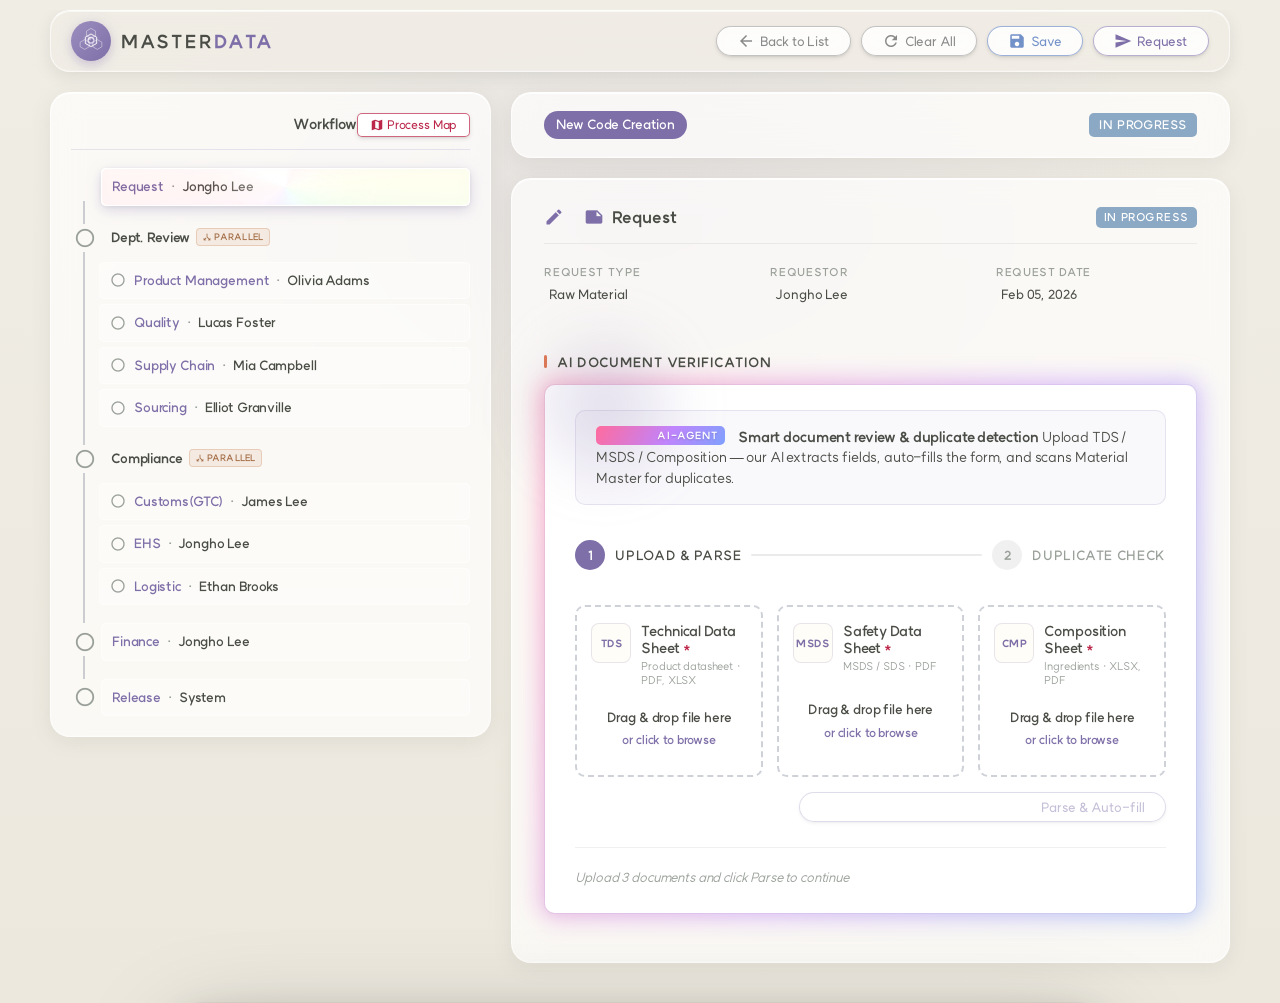
==== detail.html @ 0fa3efc6 "Initial commit: Master Data Design System UI" ====
<!DOCTYPE html>
<html lang="ko">
<head>
<meta charset="UTF-8">
<meta name="viewport" content="width=device-width, initial-scale=1.0">
<title>Master Data — Request Detail</title>

<link rel="stylesheet" href="https://cdnjs.cloudflare.com/ajax/libs/materialize/1.0.0/css/materialize.min.css">
<link rel="stylesheet" href="https://fonts.googleapis.com/icon?family=Material+Icons">
<link rel="stylesheet" href="https://cdnjs.cloudflare.com/ajax/libs/animate.css/4.1.1/animate.min.css">
<link rel="icon" type="image/svg+xml" href="favicon.svg">
<link rel="stylesheet" href="css/common.css">
</head>
<body>

<div class="splash" id="splash">
  <div class="splash-logo">
    <svg viewBox="0 0 40 40" fill="none">
      <defs><linearGradient id="splGrad" x1="0%" y1="0%" x2="100%" y2="100%"><stop offset="0%" stop-color="#fff" stop-opacity="1"/><stop offset="100%" stop-color="#d8d0e8" stop-opacity="0.9"/></linearGradient></defs>
      <polygon class="hex" points="20,10 28,14.5 28,23.5 20,28 12,23.5 12,14.5"/>
      <polygon class="hex-fill hex-a" points="20,10 28,14.5 28,23.5 20,28 12,23.5 12,14.5" fill="#fff"/>
      <polygon class="hex" points="20,2 26.5,5.8 26.5,12.2 20,16 13.5,12.2 13.5,5.8"/>
      <polygon class="hex-fill hex-b" points="20,2 26.5,5.8 26.5,12.2 20,16 13.5,12.2 13.5,5.8" fill="#D4CC82"/>
      <polygon class="hex" points="29,18 35.5,21.8 35.5,28.2 29,32 22.5,28.2 22.5,21.8"/>
      <polygon class="hex-fill hex-c" points="29,18 35.5,21.8 35.5,28.2 29,32 22.5,28.2 22.5,21.8" fill="#8BA8C4"/>
      <polygon class="hex" points="11,18 17.5,21.8 17.5,28.2 11,32 4.5,28.2 4.5,21.8"/>
      <polygon class="hex-fill hex-b" points="11,18 17.5,21.8 17.5,28.2 11,32 4.5,28.2 4.5,21.8" fill="#A8C8B4"/>
      <polygon class="hex-core-ring" points="20,10 28,14.5 28,23.5 20,28 12,23.5 12,14.5"/>
      <circle cx="20" cy="19" r="5" fill="url(#splGrad)" opacity="0.95"/>
      <circle cx="20" cy="19" r="3" fill="#7E6FA8" opacity="0.9"/>
      <circle cx="18.5" cy="17.5" r="1.3" fill="#fff" opacity="0.45"/>
      <circle class="hex-dot hex-dot-1" cx="20" cy="10" r="1.2"/>
      <circle class="hex-dot hex-dot-2" cx="28" cy="14.5" r="1.2"/>
      <circle class="hex-dot hex-dot-3" cx="28" cy="23.5" r="1.2"/>
      <circle class="hex-dot hex-dot-4" cx="12" cy="14.5" r="1.2"/>
      <circle class="hex-dot hex-dot-5" cx="12" cy="23.5" r="1.2"/>
    </svg>
  </div>
  <div class="splash-text">
    <div class="splash-title">MASTER<span>DATA</span></div>
    <div class="splash-status">Loading data…</div>
  </div>
  <div class="splash-bar"><div class="splash-bar-fill"></div></div>
</div>

<div class="header-blur-curtain"></div>
<header class="app-header">
  <div class="app-header-inner">
    <div class="app-title">
      <div class="app-logo">
        <svg viewBox="0 0 40 40" fill="none" xmlns="http://www.w3.org/2000/svg">
          <defs><linearGradient id="coreGrad" x1="0%" y1="0%" x2="100%" y2="100%"><stop offset="0%" stop-color="#fff" stop-opacity="1"/><stop offset="100%" stop-color="#d8d0e8" stop-opacity="0.9"/></linearGradient></defs>
          <polygon class="hex" points="20,10 28,14.5 28,23.5 20,28 12,23.5 12,14.5"/>
          <polygon class="hex-fill hex-a" points="20,10 28,14.5 28,23.5 20,28 12,23.5 12,14.5" fill="#fff"/>
          <polygon class="hex" points="20,2 26.5,5.8 26.5,12.2 20,16 13.5,12.2 13.5,5.8"/>
          <polygon class="hex-fill hex-b" points="20,2 26.5,5.8 26.5,12.2 20,16 13.5,12.2 13.5,5.8" fill="#D4CC82"/>
          <polygon class="hex" points="29,18 35.5,21.8 35.5,28.2 29,32 22.5,28.2 22.5,21.8"/>
          <polygon class="hex-fill hex-c" points="29,18 35.5,21.8 35.5,28.2 29,32 22.5,28.2 22.5,21.8" fill="#8BA8C4"/>
          <polygon class="hex" points="11,18 17.5,21.8 17.5,28.2 11,32 4.5,28.2 4.5,21.8"/>
          <polygon class="hex-fill hex-b" points="11,18 17.5,21.8 17.5,28.2 11,32 4.5,28.2 4.5,21.8" fill="#A8C8B4"/>
          <polygon class="hex-core-ring" points="20,10 28,14.5 28,23.5 20,28 12,23.5 12,14.5"/>
          <circle cx="20" cy="19" r="5" fill="url(#coreGrad)" opacity="0.95"/>
          <circle cx="20" cy="19" r="3" fill="#7E6FA8" opacity="0.9"/>
          <circle cx="18.5" cy="17.5" r="1.3" fill="#fff" opacity="0.45"/>
          <circle class="hex-dot hex-dot-1" cx="20" cy="10" r="1.2"/>
          <circle class="hex-dot hex-dot-2" cx="28" cy="14.5" r="1.2"/>
          <circle class="hex-dot hex-dot-3" cx="28" cy="23.5" r="1.2"/>
          <circle class="hex-dot hex-dot-4" cx="12" cy="14.5" r="1.2"/>
          <circle class="hex-dot hex-dot-5" cx="12" cy="23.5" r="1.2"/>
        </svg>
      </div>
      <span class="app-name">MASTER<span class="app-name-accent">DATA</span></span>
    </div>
    <div class="app-actions">
      <a href="index.html" class="hBtn hGrey waves-effect"><i class="material-icons">arrow_back</i><span class="label">Back to List</span></a>
      <a href="javascript:;" class="hBtn hGrey waves-effect" id="btnClearAll"><i class="material-icons">refresh</i><span class="label">Clear All</span></a>
      <a href="javascript:;" class="hBtn hBlue waves-effect" id="btnSave"><i class="material-icons">save</i><span class="label">Save</span></a>
      <a href="javascript:;" class="hBtn hViolet waves-effect" id="btnRequest"><i class="material-icons">send</i><span class="label">Request</span></a>
    </div>
  </div>
</header>

<main class="app-main">
  <article class="detail-layout">

    <!-- Left: Routing Information -->
    <aside class="detail-left">
      <div class="routing-panel glass-panel">
        <div class="routing-header">
          <h3><i class="material-icons">account_tree</i>Workflow</h3>
          <a href="javascript:;" class="hBtn hBtn-sm hViva hBtn-pulse waves-effect" id="btnProcessMap"><i class="material-icons">map</i><span class="label">Process Map</span></a>
        </div>

        <div class="routing-timeline" id="routingTimeline"></div>
      </div>
    </aside>

    <!-- Right: Request Form -->
    <section class="detail-right" id="detailRight">

      <!-- Title bar -->
      <div class="detail-title-bar glass-panel">
        <div class="detail-title-left">
          <span class="detail-type-badge" id="titleBadge">Finished Goods</span>
          <h2><span class="detail-mr-id" id="dHeadId">[MR-1022501]</span><span class="detail-mr-desc" id="dHeadDesc">DESC-L-054/DRUM/254KG</span></h2>
        </div>
        <div class="detail-title-right">
          <span class="detail-last-mod" id="titleLastMod">Last Mod. Feb 05, 2026 02:35 PM</span>
        </div>
      </div>

      <!-- Material: stage sections / Customer: content body -->
      <div id="stageSections"></div>
      <div id="contentBody"></div>

    </section>
  </article>
</main>

<!-- Process Map Modal -->
<div id="pmModal" class="modal search-modal pm-modal">
  <div class="modal-header">
    <h5><i class="material-icons">account_tree</i><span id="pmTitle">Process Map</span></h5>
    <a href="javascript:;" class="modal-close"><i class="material-icons">close</i></a>
  </div>
  <div class="modal-content pm-body" id="pmBody"></div>
</div>

<!-- Compare (Duplicate) Modal -->
<div id="cmpModal" class="modal search-modal cmp-modal">
  <div class="modal-header">
    <h5><i class="material-icons">compare_arrows</i><span>Material Comparison</span></h5>
    <a href="javascript:;" class="modal-close"><i class="material-icons">close</i></a>
  </div>
  <div class="modal-content cmp-body" id="cmpBody"></div>
</div>

<script src="https://cdnjs.cloudflare.com/ajax/libs/jquery/3.3.1/jquery.min.js"></script>
<script src="https://cdnjs.cloudflare.com/ajax/libs/materialize/1.0.0/js/materialize.min.js"></script>
<script src="js/data.js"></script>
<script src="js/customer-data.js"></script>
<script src="js/common.js"></script>
<script src="js/detail.js"></script>
</body>
</html>
---- css/common.css ----
/* ===== SUIT 로컬 폰트 ===== */
@font-face{ font-family:'SUIT'; src:url('../fonts/SUIT-Regular.otf') format('opentype'); font-weight:400; font-style:normal; font-display:swap; }
@font-face{ font-family:'SUIT'; src:url('../fonts/SUIT-Medium.otf') format('opentype'); font-weight:500; font-style:normal; font-display:swap; }
@font-face{ font-family:'SUIT'; src:url('../fonts/SUIT-SemiBold.otf') format('opentype'); font-weight:600; font-style:normal; font-display:swap; }
@font-face{ font-family:'SUIT'; src:url('../fonts/SUIT-Bold.otf') format('opentype'); font-weight:700; font-style:normal; font-display:swap; }
@font-face{ font-family:'SUIT'; src:url('../fonts/SUIT-ExtraBold.otf') format('opentype'); font-weight:800; font-style:normal; font-display:swap; }

/* ===== PANTONE 팔레트 (siliconeFormula 톤) ===== */
:root{
  /* Base */
  --pt-cloud-dancer: #F0EDE5;
  --pt-veiled-vista: #A8C8B4;
  --pt-baltic-sea:   #8BA8C4;
  --pt-golden-mist:  #D4CC82;
  --pt-quiet-violet: #9B8EBE;
  --pt-cloud-cover:  #B0A096;
  --pt-hematite:     #6B6E65;
  --pt-blue-fusion:  #667082;

  /* Semantic */
  --c-bg:        var(--pt-cloud-dancer);
  --c-bg-soft:   #F5F3EC;
  --c-surface:   rgba(255, 253, 247, 0.75);
  --c-surface-strong: rgba(255, 253, 247, 0.92);
  --c-border:    rgba(155, 142, 190, 0.22);
  --c-border-strong: rgba(102, 112, 130, 0.32);

  --c-primary:   var(--pt-quiet-violet);
  --c-primary-d: #7E6FA8;
  --c-accent:    var(--pt-baltic-sea);
  --c-success:   var(--pt-veiled-vista);
  --c-warn:      var(--pt-golden-mist);
  --c-danger:    #bb2649;

  --c-text:      #4A4D46;
  --c-text-soft: var(--pt-hematite);
  --c-text-mute: #9AA09A;

  --c-shadow:    0 5px 20px rgba(102, 112, 130, 0.10);
  --c-shadow-lg: 0 15px 40px rgba(102, 112, 130, 0.16);

  --glass-blur: 15px;
  --radius-lg:  20px;
  --radius-md:  10px;
  --radius-sm:  5px;

  --gx: 50%;
  --gy: 20%;
}

/* ===== Base ===== */
*{ box-sizing: border-box; }
html{ min-height: 100%; }
html, body{
  margin: 0; padding: 0 25px;
  font-family: 'SUIT','Noto Sans KR',-apple-system,BlinkMacSystemFont,'Segoe UI',Roboto,sans-serif;
  font-size: 14px;
  color: var(--c-text);
  background:
    radial-gradient(900px 500px at var(--gx) var(--gy), rgba(155,142,190,0.12), transparent 60%),
    linear-gradient(180deg, var(--c-bg) 0%, #ECE8DE 100%);
  letter-spacing: -0.01em;
}
a{ color: inherit; text-decoration: none; }
button{ font-family: inherit; }

/* ===== Header 상단 커버 ===== */
.header-blur-curtain{
  position: fixed;
  top: 0; left: 0; right: 0;
  height: 10px;
  background: var(--pt-cloud-dancer);
  z-index: 51;
  pointer-events: none;
}

/* ===== Header ===== */
.app-header{
  position: sticky; top: 10px; z-index: 50;
  margin: 10px 0 15px;
  padding: 10px 20px;
  background: rgba(240, 237, 229, 0.85);
  backdrop-filter: blur(20px) saturate(1.4);
  -webkit-backdrop-filter: blur(20px) saturate(1.4);
  border-radius: var(--radius-lg);
  border: 1px solid rgba(255, 255, 255, 0.6);
  border-top: 1px solid rgba(255, 255, 255, 0.9);
  box-shadow:
    0 5px 15px rgba(107, 110, 101, 0.14),
    inset 0 1px 0 rgba(255,255,255,0.6),
    inset 0 -1px 0 rgba(255,255,255,0.15);
  transition: box-shadow .3s ease;
  overflow: hidden;
}
.app-header.scrolled{
  box-shadow:
    0 8px 25px rgba(107, 110, 101, 0.25),
    0 2px 6px rgba(0, 0, 0, 0.08),
    inset 0 1px 0 rgba(255,255,255,0.6),
    inset 0 -1px 0 rgba(255,255,255,0.15);
}
.app-header::after{
  content: '';
  position: absolute;
  inset: 0;
  border-radius: inherit;
  background:
    radial-gradient(
      ellipse 300px 200px at var(--gx, 50%) var(--gy, 50%),
      rgba(255,255,255,0.3) 0%,
      rgba(255,255,255,0.06) 40%,
      transparent 70%
    ),
    conic-gradient(
      from var(--g-angle, 0deg) at var(--gx, 50%) var(--gy, 50%),
      rgba(255,0,0,0) 0%,
      rgba(255,0,0,0.03) 8%,
      rgba(255,165,0,0.03) 16%,
      rgba(255,255,0,0.03) 24%,
      rgba(0,255,0,0.03) 33%,
      rgba(0,200,255,0.03) 42%,
      rgba(0,100,255,0.03) 50%,
      rgba(130,0,255,0.03) 58%,
      rgba(255,0,200,0.03) 66%,
      rgba(255,0,0,0.03) 75%,
      rgba(255,0,0,0) 83%,
      transparent 100%
    );
  opacity: 0;
  transition: opacity 0.3s ease;
  pointer-events: none;
}
.app-header:hover::after{
  opacity: 1;
}
.app-header-inner{
  display: flex; align-items: center; gap: 60px;
}

/* Materialize가 <nav> 태그에 강제로 씌우는 기본 스타일 무력화 */

.app-header nav i,
.app-header nav [class^="mdi-"],
.app-header nav [class*="mdi-"],
.app-header nav i.material-icons{
  height: auto;
  line-height: 1;
  font-size: 18px;
}
.app-title{
  display: flex; align-items: center; gap: 0;
}
.app-logo{
  width: 40px; height: 40px;
  border-radius: 50%;
  background: linear-gradient(135deg, var(--c-primary), var(--c-primary-d));
  display: flex; align-items: center; justify-content: center;
  box-shadow:
    0 5px 10px rgba(155,142,190,0.30),
    0 0 15px rgba(155,142,190,0.20);
  flex-shrink: 0;
  position: relative;
}
.app-logo svg{ width: 28px; height: 28px; }

/* 허니콤 로고 */
.hex{ fill: none; stroke: rgba(255,255,255,0.55); stroke-width: 1.1; stroke-linejoin: round; }
.hex-fill{ opacity: 0; }
.hex-a{ animation: hexPulse 2.8s ease-in-out infinite; }
.hex-b{ animation: hexPulse 2.8s ease-in-out 0.9s infinite; }
.hex-c{ animation: hexPulse 2.8s ease-in-out 1.8s infinite; }
@keyframes hexPulse{
  0%, 100%{ opacity: 0.35; }
  50%{ opacity: 0.85; }
}
.hex-core-ring{
  fill: none; stroke: rgba(255,255,255,0.85); stroke-width: 1.1; stroke-linejoin: round;
  animation: hexCorePulse 2.2s ease-in-out infinite;
  transform-origin: 20px 19px;
  filter: drop-shadow(0 0 2px rgba(255,255,255,0.5));
}
@keyframes hexCorePulse{
  0%, 100%{ opacity: 0.6; transform: scale(1); }
  50%{ opacity: 1; transform: scale(1.08); }
}
.hex-dot{
  fill: #fff; opacity: 0;
  filter: drop-shadow(0 0 3px rgba(255,255,255,0.9));
  animation: hexDotPop 3s ease-in-out infinite;
}
.hex-dot-1{ animation-delay: 0s; }
.hex-dot-2{ animation-delay: 0.6s; }
.hex-dot-3{ animation-delay: 1.2s; }
.hex-dot-4{ animation-delay: 1.8s; }
.hex-dot-5{ animation-delay: 2.4s; }
@keyframes hexDotPop{
  0%, 100%{ opacity: 0; r: 0.8; }
  20%, 45%{ opacity: 1; r: 1.8; }
  65%{ opacity: 0; r: 0.8; }
}

.app-name{
  font-weight: 700; font-size: 18px;
  color: var(--c-text);
  letter-spacing: 0.15em;
  margin-left: 10px;
}
.app-name-accent{
  color: var(--c-primary-d);
  font-weight: 800;
}


.app-actions{ display: flex; gap: 10px; margin-left: auto; }

/* ===== Buttons ===== */


/* ===== Main ===== */
.app-main{
  padding: 0;
}

/* ===== 페이지 타이틀 ===== */


/* ===== 대시보드 ===== */


/* ===== 대시보드 2단 ===== */


/* ===== hBtn ===== */
.hBtn{
  position: relative;
  background-color: rgba(255,255,255,0.85);
  height: 30px;
  line-height: 26px;
  display: inline-flex;
  align-items: center;
  border-radius: 50px;
  padding: 0 20px;
  font-size: 13px;
  font-weight: 500;
  cursor: pointer;
  overflow: hidden;
  transition: color .3s ease, box-shadow .3s ease;
  box-shadow:
    inset 0 1px 0 rgba(255,255,255,0.7),
    0 2px 4px rgba(0,0,0,0.1),
    0 1px 2px rgba(0,0,0,0.06);
  backdrop-filter: blur(6px);
  -webkit-backdrop-filter: blur(6px);
}
.hBtn::before{
  content: '';
  position: absolute;
  top: 0; left: 0;
  width: 0; height: 100%;
  transition: width .5s ease;
  z-index: 0;
}
.hBtn:hover::before{ width: 100%; }
.hBtn:hover{
  box-shadow:
    0 4px 5px rgba(0,0,0,0.14),
    0 1px 10px rgba(0,0,0,0.12),
    inset 0 1px 0 rgba(255,255,255,0.3),
    0 0 12px rgba(0,0,0,0.1);
}
.hBtn i{
  margin-right: 5px;
  position: relative;
  z-index: 3;
  font-size: 18px;
}
.hBtn .label{
  position: relative;
  z-index: 3;
  white-space: nowrap;
}
.hBtn.hViolet{
  color: var(--c-primary-d);
  border: 1px solid rgba(155,142,190,0.7);
}
.hBtn.hViolet::before{
  background-color: rgba(155,142,190,0.07);
}
.hBtn.hOrange{
  color: #D2966E;
  border: 1px solid rgba(210,150,110,0.7);
}
.hBtn.hOrange::before{
  background-color: rgba(210,150,110,0.07);
}
.hBtn.hBlue{
  color: #7391c9;
  border: 1px solid rgba(115,145,201,0.7);
}
.hBtn.hBlue::before{
  background-color: rgba(115,145,201,0.07);
}
.hBtn.hGrey{
  color: #8a8a8a;
  border: 1px solid rgba(138,138,138,0.5);
}
.hBtn.hGrey::before{
  background-color: rgba(138,138,138,0.07);
}
.hBtn.hViva{
  color: #bb2649;
  border: 1px solid rgba(187,38,73,0.7);
}
.hBtn.hViva::before{
  background-color: rgba(187,38,73,0.07);
}
.hBtn.hBtn-sm{
  height: 24px;
  line-height: 22px;
  padding: 0 12px;
  font-size: 12px;
  border-radius: var(--radius-sm);
}
.hBtn.hBtn-sm i{
  font-size: 14px;
  margin-right: 3px;
}
.hBtn.hBtn-pulse{
  animation: hBtnPulse 2s ease-in-out infinite;
}
@keyframes hBtnPulse{
  0%{ box-shadow: 0 2px 4px rgba(0,0,0,0.1), 0 0 0 0 rgba(187,38,73,0.35); }
  50%{ box-shadow: 0 2px 4px rgba(0,0,0,0.1), 0 0 0 8px rgba(187,38,73,0); }
  100%{ box-shadow: 0 2px 4px rgba(0,0,0,0.1), 0 0 0 0 rgba(187,38,73,0); }
}
.hBtn::after{
  content: '';
  position: absolute;
  inset: 0;
  border-radius: 50px;
  background:
    conic-gradient(
      from var(--g-angle, 0deg) at var(--btn-gx, 50%) var(--btn-gy, 50%),
      rgba(255,0,0,0) 0%,
      rgba(255,0,0,0.03) 8%,
      rgba(255,165,0,0.03) 16%,
      rgba(255,255,0,0.06) 24%,
      rgba(0,255,0,0.06) 33%,
      rgba(0,200,255,0.06) 42%,
      rgba(0,100,255,0.06) 50%,
      rgba(130,0,255,0.06) 58%,
      rgba(255,0,200,0.03) 66%,
      rgba(255,0,0,0.03) 75%,
      rgba(255,0,0,0) 83%,
      transparent 100%
    );
  opacity: 0;
  transition: opacity .2s ease;
  pointer-events: none;
  z-index: 1;
}
.hBtn:hover::after{ opacity: 1; }

/* ===== 검색 모달 (floatWin 스타일) ===== */
.search-modal{
  max-width: 480px;
  max-height: 90vh !important;
  border-radius: var(--radius-lg) !important;
  background: rgba(210, 150, 110, 0.18) !important;
  backdrop-filter: blur(48px) saturate(2.0);
  -webkit-backdrop-filter: blur(48px) saturate(2.0);
  border: 1px solid rgba(255,255,255,0.45);
  border-top: 1.5px solid rgba(255,255,255,0.7);
  box-shadow:
    0 32px 100px rgba(0,0,0,0.25),
    0 12px 40px rgba(80,60,40,0.15),
    0 0 0 1px rgba(0,0,0,0.04),
    inset 0 1px 0 rgba(255,255,255,0.6),
    inset 0 -1px 0 rgba(255,255,255,0.1) !important;
  overflow: hidden;
}
.search-modal::before{
  content: '';
  position: absolute;
  inset: 0;
  border-radius: inherit;
  background:
    radial-gradient(
      ellipse 350px 200px at var(--modal-gx, 50%) var(--modal-gy, 50%),
      rgba(255,255,255,0.30) 0%,
      rgba(255,255,255,0.05) 40%,
      transparent 70%
    ),
    conic-gradient(
      from var(--g-angle, 0deg) at var(--modal-gx, 50%) var(--modal-gy, 50%),
      rgba(255,0,0,0) 0%,
      rgba(255,0,0,0.015) 8%,
      rgba(255,165,0,0.015) 16%,
      rgba(255,255,0,0.03) 24%,
      rgba(0,255,0,0.03) 33%,
      rgba(0,200,255,0.03) 42%,
      rgba(0,100,255,0.03) 50%,
      rgba(130,0,255,0.03) 58%,
      rgba(255,0,200,0.015) 66%,
      rgba(255,0,0,0.015) 75%,
      rgba(255,0,0,0) 83%,
      transparent 100%
    );
  pointer-events: none;
  z-index: 0;
}
.search-modal::after{
  content: '';
  position: absolute;
  inset: 0;
  border-radius: inherit;
  background: url("data:image/svg+xml,%3Csvg viewBox='0 0 512 512' xmlns='http://www.w3.org/2000/svg'%3E%3Cfilter id='n'%3E%3CfeTurbulence type='fractalNoise' baseFrequency='3.5' numOctaves='3' stitchTiles='stitch'/%3E%3C/filter%3E%3Crect width='100%25' height='100%25' filter='url(%23n)' opacity='0.12'/%3E%3C/svg%3E");
  mask: radial-gradient(ellipse at 50% 50%, transparent 60%, black 100%);
  -webkit-mask: radial-gradient(ellipse at 50% 50%, transparent 60%, black 100%);
  pointer-events: none;
  z-index: 0;
}
.search-modal .modal-header,
.search-modal .modal-content,
.search-modal .modal-footer{
  position: relative;
  z-index: 1;
}

.content-blur{
  filter: blur(2px);
  transition: filter .3s ease;
}

/* Materialize modal-overlay 옅게 (디자인 톤 유지) */
.modal-overlay{
  background: rgba(0, 0, 0, 0.25) !important;
}

/* CONTAINER & NET CONTENT — BULK 선택 시 Net/UOM 셀 비활성 */
.hoo-table td.cnt-cell-hidden > *{ visibility: hidden; }

/* 모달 헤더 */
.search-modal .modal-header{
  display: flex;
  align-items: center;
  justify-content: space-between;
  padding: 10px 12px 10px 20px;
  background: rgba(210, 150, 110, 0.15);
  border-bottom: 1px solid rgba(210, 150, 110, 0.20);
}
.search-modal .modal-header h5{
  margin: 0;
  font-size: 14px;
  font-weight: 700;
  color: #000;
  display: flex;
  align-items: center;
  gap: 8px;
}
.search-modal .modal-header .modal-close{
  width: 28px; height: 28px;
  border-radius: 50%;
  display: flex; align-items: center; justify-content: center;
  color: var(--c-text-soft);
  cursor: pointer;
  transition: all .15s ease;
}
.search-modal .modal-header .modal-close:hover{
  background: rgba(210, 150, 110, 0.18);
  color: var(--c-text);
}

/* 모달 콘텐츠 — 이너 글래스 패널 */
.search-modal .modal-content{
  background: rgba(255, 255, 255, 0.3);
  margin: 20px !important;
  padding: 20px !important;
  border-radius: var(--radius-md);
  border: 1px solid rgba(255, 255, 255, 0.5);
  display: flex;
  flex-direction: column;
  gap: 15px;
}
.search-field{
  display: flex;
  flex-direction: column;
  gap: 5px;
}
.search-field label{
  font-size: 13px;
  font-weight: 600;
  color: var(--c-text-soft);
}

/* aniInput */
.aniInput{
  width: 100%;
  position: relative;
}
.aniInput .browser-default{
  border: none;
  border-bottom: 1px solid var(--c-border-strong);
  outline: none;
  width: 100%;
  padding: 8px 5px;
  font-size: 13px;
  font-family: inherit;
  color: var(--c-text);
  background: rgba(210, 150, 110, 0.05);
  border-top-left-radius: var(--radius-sm);
  border-top-right-radius: var(--radius-sm);
  line-height: 22px;
}
.aniInput .focus-border{
  position: absolute;
  bottom: 0;
  left: 50%;
  width: 0;
  height: 2px;
  background: linear-gradient(90deg, #D2966E, #c0845c);
  transition: .4s ease;
}
.aniInput .browser-default::placeholder{
  color: rgba(102, 112, 130, 0.55);
  font-weight: 400;
}
.aniInput :focus ~ .focus-border{
  width: 100%;
  left: 0;
}

/* Materialize select 오버라이드 */
.search-field .select-wrapper input.select-dropdown{
  border-bottom: 1px solid var(--c-border-strong);
  font-size: 13px;
  font-family: inherit;
  color: var(--c-text);
  padding: 8px 5px;
  height: auto;
  line-height: 22px;
  background: rgba(210, 150, 110, 0.05);
  border-top-left-radius: var(--radius-sm);
  border-top-right-radius: var(--radius-sm);
}
.search-field .select-wrapper input.select-dropdown:focus{
  border-bottom-color: #D2966E;
}
.search-field .select-wrapper .caret{
  fill: var(--c-primary-d);
}


/* 모달 푸터 */
.search-modal .modal-footer{
  display: flex;
  justify-content: flex-end;
  gap: 10px;
  padding: 10px 20px 15px;
  border-top: 1px solid rgba(210, 150, 110, 0.25);
  background: transparent !important;
}
/* New Request 모달 — Back 버튼은 왼쪽 끝으로 */
#newReqModal #btnSubTypeBack,
#newReqModal #btnBaseMtlBack{
  margin-right: auto;
}

/* ===== New Request 멀티스텝 전환 ===== */
.nr-steps{
  position: relative;
  overflow: hidden;
  transition: height .35s cubic-bezier(.4,0,.2,1);
}
.nr-step{
  position: absolute;
  top: 0; left: 0; right: 0;
  visibility: hidden;
  opacity: 0;
  animation-duration: .35s;
  animation-fill-mode: both;
  animation-timing-function: cubic-bezier(.4,0,.2,1);
}
.nr-step.active{
  position: relative;
  visibility: visible;
  opacity: 1;
}
.nr-step.slide-in-right{
  display: block;
  animation-name: nrSlideInRight;
}
.nr-step.slide-in-left{
  display: block;
  animation-name: nrSlideInLeft;
}
.nr-step.slide-out-left{
  display: block;
  animation-name: nrSlideOutLeft;
}
.nr-step.slide-out-right{
  display: block;
  animation-name: nrSlideOutRight;
}
@keyframes nrSlideInRight{
  from{ transform: translateX(100%); opacity: 0; visibility: visible; }
  to{ transform: translateX(0); opacity: 1; visibility: visible; }
}
@keyframes nrSlideInLeft{
  from{ transform: translateX(-100%); opacity: 0; visibility: visible; }
  to{ transform: translateX(0); opacity: 1; visibility: visible; }
}
@keyframes nrSlideOutLeft{
  from{ transform: translateX(0); opacity: 1; visibility: visible; }
  to{ transform: translateX(-100%); opacity: 0; visibility: hidden; }
}
@keyframes nrSlideOutRight{
  from{ transform: translateX(0); opacity: 1; visibility: visible; }
  to{ transform: translateX(100%); opacity: 0; visibility: hidden; }
}

/* 스텝 인디케이터 */
.nr-indicator{
  display: flex;
  align-items: center;
  gap: 0;
  margin-left: auto;
  margin-right: 12px;
}
.nr-dot{
  width: 22px; height: 22px;
  border-radius: 50%;
  display: flex; align-items: center; justify-content: center;
  font-size: 13px; font-weight: 700;
  color: var(--c-text-mute);
  background: rgba(255,255,255,0.4);
  border: 1.5px solid var(--c-border-strong);
  transition: all .3s ease;
}
.nr-dot.active{
  color: #fff;
  background: var(--c-primary-d);
  border-color: var(--c-primary-d);
  box-shadow: 0 2px 8px rgba(126,111,168,0.35);
}
.nr-dot.done{
  color: #fff;
  background: #899f6a;
  border-color: #899f6a;
}
.nr-line{
  width: 18px; height: 1.5px;
  background: var(--c-border-strong);
  transition: background .3s ease;
}
.nr-line.done{
  background: #899f6a;
}

/* 브레드크럼 */
.nr-breadcrumb{
  display: none;
  align-items: center;
  justify-content: flex-end;
  gap: 6px;
  padding: 8px 20px;
  font-size: 13px;
  color: var(--c-text-mute);
  border-bottom: 1px solid rgba(210,150,110,0.12);
  position: relative;
  z-index: 1;
}
.nr-breadcrumb.show{
  display: flex;
}
.nr-breadcrumb .nr-crumb{
  font-weight: 600;
  color: var(--c-text);
}
.nr-breadcrumb .nr-sep{
  font-size: 14px;
  color: var(--c-text-mute);
}

/* ===== Process Map 툴팁 ===== */
.process-map{
  position: fixed;
  top: 0;
  left: 0;
  z-index: 1100;
  padding: 15px;
  background: rgba(240, 237, 229, 0.85);
  backdrop-filter: blur(24px) saturate(1.6);
  -webkit-backdrop-filter: blur(24px) saturate(1.6);
  border: 1px solid rgba(255,255,255,0.6);
  border-top: 1.5px solid rgba(255,255,255,0.8);
  border-radius: var(--radius-lg);
  box-shadow:
    0 16px 50px rgba(0,0,0,0.18),
    0 6px 20px rgba(80,60,40,0.10),
    inset 0 1px 0 rgba(255,255,255,0.7),
    inset 0 -1px 0 rgba(255,255,255,0.15);
  opacity: 0;
  visibility: hidden;
  transform: translateX(-8px);
  pointer-events: none;
  transition: opacity .35s cubic-bezier(.25,.8,.25,1),
              transform .35s cubic-bezier(.25,.8,.25,1),
              visibility 0s linear .35s,
              width .4s cubic-bezier(.25,.8,.25,1),
              height .4s cubic-bezier(.25,.8,.25,1);
  overflow: hidden;
}
.process-map.show{
  opacity: 1;
  visibility: visible;
  transform: translateX(0);
  pointer-events: auto;
  transition: opacity .35s cubic-bezier(.25,.8,.25,1),
              transform .35s cubic-bezier(.25,.8,.25,1),
              visibility 0s linear 0s,
              width .4s cubic-bezier(.25,.8,.25,1),
              height .4s cubic-bezier(.25,.8,.25,1);
}

/* flipY 순차 등장 */
@keyframes pmFlipY{
  0%{
    opacity: 0;
    transform: perspective(400px) rotateX(90deg) scale(.85);
  }
  60%{
    transform: perspective(400px) rotateX(-8deg) scale(1.02);
  }
  100%{
    opacity: 1;
    transform: perspective(400px) rotateX(0) scale(1);
  }
}
@keyframes pmArrowDrop{
  0%{ opacity: 0; transform: scaleY(0); }
  100%{ opacity: 1; transform: scaleY(1); }
}
.pm-flow > .pm-node,
.pm-flow > .pm-row,
.pm-flow > .pm-arrow{
  opacity: 0;
}
.pm-flow > .pm-node.pm-anim,
.pm-flow > .pm-row.pm-anim{
  animation: pmFlipY .45s cubic-bezier(.25,.8,.25,1) both;
}
.pm-flow > .pm-arrow.pm-anim{
  animation: pmArrowDrop .25s ease both;
}
.pm-header{
  display: flex;
  align-items: center;
  gap: 6px;
  margin-bottom: 12px;
  padding-bottom: 8px;
  border-bottom: 1px solid var(--c-border);
}
.pm-header i{
  font-size: 16px;
  color: var(--c-primary-d);
}
.pm-title{
  font-size: 13px;
  font-weight: 700;
  color: var(--c-text);
}

/* Flow nodes */
.pm-flow{
  display: flex;
  flex-direction: column;
  align-items: center;
  gap: 4px;
}
.pm-node{
  padding: 6px 14px;
  background: rgba(155,142,190,0.12);
  border: 1px solid rgba(155,142,190,0.25);
  border-radius: var(--radius-sm);
  font-size: 13px;
  font-weight: 500;
  color: var(--c-text);
  text-align: center;
  white-space: nowrap;
}
.pm-node.highlight{
  background: rgba(137,159,106,0.18);
  border-color: #899f6a;
  font-weight: 600;
  color: #5a6e3e;
}
.pm-arrow{
  display: flex;
  flex-direction: column;
  align-items: center;
  gap: 0;
}
.pm-arrow::before{
  content: '';
  width: 2px;
  height: 16px;
  background: var(--c-text-mute);
}
.pm-arrow::after{
  content: '';
  width: 0; height: 0;
  border-left: 4px solid transparent;
  border-right: 4px solid transparent;
  border-top: 5px solid var(--c-text-mute);
}
.pm-row{
  display: flex;
  gap: 6px;
  justify-content: center;
  flex-wrap: nowrap;
}
.pm-row .pm-node{
  font-size: 13px;
  padding: 4px 10px;
}


.nr-pad{
  padding: 20px;
}

/* ===== New Request 모달 스텝 ===== */

.step-cards{
  display: grid;
  grid-template-columns: 1fr 1fr;
  gap: 12px;
}
.step-card{
  position: relative;
  display: flex;
  flex-direction: column;
  align-items: center;
  gap: 10px;
  padding: 50px 20px;
  background: rgba(255,255,255,0.35);
  border: 1px solid rgba(255,255,255,0.5);
  border-radius: var(--radius-md);
  cursor: pointer;
  transition: box-shadow .3s ease, background .2s ease;
  overflow: hidden;
  transform-style: preserve-3d;
}
.step-card::before{
  content: '';
  position: absolute;
  inset: 0;
  border-radius: inherit;
  background:
    radial-gradient(
      ellipse 200px 120px at var(--card-gx, 50%) var(--card-gy, 50%),
      rgba(255,255,255,0.5) 0%,
      rgba(255,255,255,0.08) 40%,
      transparent 70%
    ),
    conic-gradient(
      from 0deg at var(--card-gx, 50%) var(--card-gy, 50%),
      rgba(255,0,0,0) 0%,
      rgba(255,0,0,0.04) 8%,
      rgba(255,165,0,0.04) 16%,
      rgba(255,255,0,0.06) 24%,
      rgba(0,255,0,0.06) 33%,
      rgba(0,200,255,0.06) 42%,
      rgba(0,100,255,0.06) 50%,
      rgba(130,0,255,0.06) 58%,
      rgba(255,0,200,0.04) 66%,
      rgba(255,0,0,0.04) 75%,
      rgba(255,0,0,0) 83%,
      transparent 100%
    );
  opacity: 0;
  transition: opacity .2s ease;
  pointer-events: none;
}
.step-card:hover::before{ opacity: 1; }
.step-card:hover{
  background: rgba(255,255,255,0.55);
  box-shadow:
    0 8px 20px rgba(0,0,0,0.10),
    inset 0 1px 0 rgba(255,255,255,0.7);
}
.step-card i{
  font-size: 48px;
  color: var(--c-primary-d);
}
.step-card-title{
  font-size: 15px;
  font-weight: 600;
  color: var(--c-text);
}

/* 서브타입 리스트 */
.subtype-list{
  display: flex;
  flex-direction: column;
  gap: 10px;
}
.subtype-item{
  position: relative;
  padding: 15px;
  background: rgba(255,255,255,0.35);
  border: 1px solid rgba(255,255,255,0.5);
  border-radius: var(--radius-md);
  cursor: pointer;
  transition: box-shadow .3s ease, background .2s ease;
  overflow: hidden;
  transform-style: preserve-3d;
}
.subtype-item::before{
  content: '';
  position: absolute;
  inset: 0;
  border-radius: inherit;
  background:
    radial-gradient(
      ellipse 250px 120px at var(--sub-gx, 50%) var(--sub-gy, 50%),
      rgba(255,255,255,0.5) 0%,
      rgba(255,255,255,0.08) 40%,
      transparent 70%
    ),
    conic-gradient(
      from 0deg at var(--sub-gx, 50%) var(--sub-gy, 50%),
      rgba(255,0,0,0) 0%,
      rgba(255,0,0,0.04) 8%,
      rgba(255,165,0,0.04) 16%,
      rgba(255,255,0,0.06) 24%,
      rgba(0,255,0,0.06) 33%,
      rgba(0,200,255,0.06) 42%,
      rgba(0,100,255,0.06) 50%,
      rgba(130,0,255,0.06) 58%,
      rgba(255,0,200,0.04) 66%,
      rgba(255,0,0,0.04) 75%,
      rgba(255,0,0,0) 83%,
      transparent 100%
    );
  opacity: 0;
  transition: opacity .2s ease;
  pointer-events: none;
}
.subtype-item:hover::before{ opacity: 1; }
.subtype-item:hover{
  background: rgba(255,255,255,0.55);
  box-shadow:
    0 8px 20px rgba(0,0,0,0.10),
    inset 0 1px 0 rgba(255,255,255,0.7);
}
.subtype-head{
  display: flex;
  align-items: center;
  gap: 10px;
  margin-bottom: 8px;
}
.subtype-num{
  width: 24px; height: 24px;
  border-radius: 50%;
  background: var(--c-primary-d);
  color: #fff;
  font-size: 13px;
  font-weight: 700;
  display: flex;
  align-items: center;
  justify-content: center;
  flex-shrink: 0;
}
.subtype-name{
  font-size: 14px;
  font-weight: 600;
  color: var(--c-text);
}
.subtype-desc{
  margin: 0;
  font-size: 13px;
  color: var(--c-text-soft);
  line-height: 1.5;
  padding-left: 34px;
}

/* Base Material 검색바 */
@property --draw-angle{
  syntax: '<angle>';
  initial-value: 0deg;
  inherits: false;
}
.base-search-bar{
  position: relative;
  display: flex;
  align-items: center;
  gap: 10px;
  padding: 12px 15px;
  background: rgba(255,255,255,0.5);
  border: 1px solid rgba(255,255,255,0.6);
  border-radius: var(--radius-md);
  box-shadow:
    inset 0 1px 0 rgba(255,255,255,0.7),
    0 2px 8px rgba(0,0,0,0.06);
  transition: background .2s ease, box-shadow .2s ease;
}
.base-search-bar::after{
  content: '';
  position: absolute;
  inset: -2px;
  border-radius: inherit;
  padding: 2px;
  background: conic-gradient(from 90deg at 0% 0%, #D2966E var(--draw-angle), transparent var(--draw-angle));
  -webkit-mask:
    linear-gradient(#fff 0 0) content-box,
    linear-gradient(#fff 0 0);
  -webkit-mask-composite: xor;
  mask-composite: exclude;
  --draw-angle: 0deg;
  transition: --draw-angle .3s ease-out;
  pointer-events: none;
}
.base-search-bar:focus-within::after{
  --draw-angle: 360deg;
  transition: --draw-angle 1.5s cubic-bezier(.4,0,.2,1);
}
.base-search-bar:focus-within{
  background: rgba(255,255,255,0.7);
  box-shadow:
    inset 0 1px 0 rgba(255,255,255,0.7),
    0 2px 8px rgba(0,0,0,0.06),
    0 0 0 3px rgba(210,150,110,0.10);
}
.base-search-bar i{
  font-size: 20px;
  color: var(--c-text-mute);
  flex-shrink: 0;
}
.base-search-bar:focus-within i{
  color: #D2966E;
}
.base-search-bar input{
  border: none !important;
  outline: none;
  background: transparent !important;
  width: 100%;
  font-size: 14px;
  font-family: inherit;
  color: var(--c-text);
  padding: 0 !important;
}

/* Base Material 검색 리스트 */
.base-mtl-list{
  list-style: none;
  margin: 15px 0 0 !important;
  padding: 0 !important;
  max-height: 250px;
  overflow-y: auto;
}
.base-mtl-list li{
  display: flex;
  align-items: center;
  gap: 15px;
  padding: 12px 15px;
  margin-bottom: 6px;
  background: rgba(255,255,255,0.3);
  border: 1px solid rgba(255,255,255,0.5);
  cursor: pointer;
  border-radius: var(--radius-md);
  transition: background .2s ease, box-shadow .2s ease, transform .15s ease;
}
.base-mtl-list li:hover{
  background: rgba(255,255,255,0.55);
  box-shadow: 0 2px 8px rgba(0,0,0,0.06);
}
.base-mtl-list li.selected{
  background: rgba(255,255,255,0.65);
  border-color: rgba(155,142,190,0.4);
  border-top-color: rgba(255,255,255,0.8);
  box-shadow:
    0 4px 12px rgba(155,142,190,0.20),
    0 1px 3px rgba(0,0,0,0.08),
    inset 0 1px 0 rgba(255,255,255,0.8),
    inset 0 -1px 0 rgba(255,255,255,0.2);
  transform: translateY(-2px);
}
.base-mtl-list .mtl-empty{
  display: flex;
  flex-direction: column;
  align-items: center;
  gap: 8px;
  padding: 30px;
  color: var(--c-text-mute);
  font-size: 13px;
  background: transparent;
  border: none;
  cursor: default;
}
.base-mtl-list .mtl-empty:hover{
  background: transparent;
  box-shadow: none;
}
.base-mtl-list .mtl-empty i{
  font-size: 32px;
  opacity: 0.4;
}
.base-mtl-list .mtl-code{
  font-size: 13px;
  font-weight: 600;
  color: var(--c-primary-d);
  flex: 0 0 60px;
}
.base-mtl-list .mtl-name{
  font-size: 13px;
  color: var(--c-text);
  flex: 1;
}
.base-mtl-list .mtl-cat{
  font-size: 13px;
  color: var(--c-text-mute);
  padding: 2px 8px;
  border: 1px solid var(--c-border);
  border-radius: 999px;
}

/* ===== Customer/Vendor Change — Step 3 영역 선택 ===== */
.cv-step3-intro{
  display: flex;
  align-items: center;
  gap: 15px;
  padding: 15px 20px;
  margin-bottom: 20px;
  background: linear-gradient(135deg, rgba(155,142,190,0.10), rgba(155,142,190,0.04));
  border: 1px solid rgba(155,142,190,0.22);
  border-radius: var(--radius-md);
  box-shadow:
    inset 0 1px 0 rgba(255,255,255,0.7),
    0 2px 8px rgba(0,0,0,0.04);
}
.cv-step3-intro > i.material-icons{
  flex: 0 0 40px;
  width: 40px;
  height: 40px;
  display: inline-flex;
  align-items: center;
  justify-content: center;
  font-size: 22px;
  color: #fff;
  background: linear-gradient(135deg, var(--c-primary), var(--c-primary-d));
  border-radius: var(--radius-md);
  box-shadow:
    inset 0 1px 0 rgba(255,255,255,0.4),
    0 2px 6px rgba(126,111,168,0.25);
}
.cv-step3-title{
  font-size: 14px;
  font-weight: 600;
  color: var(--c-text);
  letter-spacing: 0.01em;
  margin-bottom: 2px;
}
.cv-step3-desc{
  font-size: 13px;
  color: var(--c-text-mute);
  line-height: 1.45;
}

.cv-area-grid{
  display: grid;
  grid-template-columns: repeat(2, minmax(0, 1fr));
  gap: 10px;
}
.cv-area-chip{
  position: relative;
  display: block;
  width: 100%;
  cursor: pointer;
  user-select: none;
}
.cv-area-chip > input[type="checkbox"]{
  position: absolute;
  opacity: 0;
  pointer-events: none;
  width: 0;
  height: 0;
}
.cv-chip-box{
  position: relative;
  display: flex;
  align-items: center;
  gap: 10px;
  width: 100%;
  min-height: 44px;
  padding: 10px 15px;
  box-sizing: border-box;
  background: rgba(255,255,255,0.45);
  border: 1px solid rgba(255,255,255,0.6);
  border-radius: var(--radius-md);
  box-shadow:
    inset 0 1px 0 rgba(255,255,255,0.7),
    0 2px 6px rgba(0,0,0,0.04);
  transition: background .2s ease, border-color .2s ease, box-shadow .2s ease, transform .15s ease;
}
.cv-chip-box i.material-icons{
  line-height: 1;
}
.cv-chip-box > span{
  line-height: 1.2;
  white-space: nowrap;
  overflow: hidden;
  text-overflow: ellipsis;
}
/* Materialize [type="checkbox"]+span:not(.lever) 룰 override + 자체 체크박스 */
.cv-area-chip > input[type="checkbox"] + .cv-chip-box{
  padding-left: 40px;
  height: auto;
  line-height: 1.4;
  font-size: 13px;
}
/* ::before = 체크박스 박스 / ::after = V 체크 마크 — Materialize 기본을 우리 톤으로 재정의 */
.cv-area-chip > input[type="checkbox"] + .cv-chip-box::before{
  content: '';
  position: absolute;
  left: 14px;
  top: 50%;
  width: 16px;
  height: 16px;
  margin: 0;
  border: 1.5px solid var(--c-border-strong);
  border-radius: 4px;
  background: rgba(255,255,255,0.75);
  box-shadow: inset 0 1px 0 rgba(255,255,255,0.6);
  transform: translateY(-50%);
  transition: background .2s ease, border-color .2s ease;
}
.cv-area-chip > input[type="checkbox"] + .cv-chip-box::after{
  content: '';
  position: absolute;
  left: 19px;
  top: 50%;
  width: 5px;
  height: 9px;
  margin: 0;
  border: solid #fff;
  border-width: 0 2px 2px 0;
  background: transparent;
  border-radius: 0;
  box-shadow: none;
  transform: translate(0, calc(-50% - 1px)) rotate(45deg);
  opacity: 0;
  transition: opacity .15s ease;
}
.cv-area-chip:hover > input[type="checkbox"]:not(:checked) + .cv-chip-box::before{
  border-color: var(--c-primary-d);
}
.cv-area-chip > input[type="checkbox"]:checked + .cv-chip-box::before{
  background: linear-gradient(135deg, var(--c-primary), var(--c-primary-d));
  border-color: var(--c-primary-d);
}
.cv-area-chip > input[type="checkbox"]:checked + .cv-chip-box::after{
  opacity: 1;
}
.cv-chip-box i.material-icons{
  font-size: 20px;
  color: var(--c-primary-d);
  flex-shrink: 0;
}
.cv-chip-box > span{
  font-size: 13px;
  font-weight: 500;
  color: var(--c-text);
  letter-spacing: 0.01em;
}
.cv-area-chip:hover .cv-chip-box{
  background: rgba(255,255,255,0.65);
  box-shadow:
    inset 0 1px 0 rgba(255,255,255,0.8),
    0 4px 10px rgba(0,0,0,0.06);
  transform: translateY(-1px);
}
.cv-area-chip > input:checked ~ .cv-chip-box{
  background: linear-gradient(135deg, rgba(155,142,190,0.18), rgba(155,142,190,0.10));
  border-color: rgba(155,142,190,0.55);
  box-shadow:
    inset 0 1px 0 rgba(255,255,255,0.8),
    0 4px 12px rgba(126,111,168,0.18),
    0 0 0 2px rgba(155,142,190,0.18);
}
.cv-area-chip > input:checked ~ .cv-chip-box i.material-icons{
  color: var(--c-primary-d);
}
.cv-area-chip > input:checked ~ .cv-chip-box > span{
  color: var(--c-primary-d);
  font-weight: 600;
}

/* ===== 애플탭 ===== */
.mr-left-head{
  display: flex;
  align-items: center;
  justify-content: space-between;
  margin-bottom: 10px;
}
.mr-head-actions{
  display: flex;
  align-items: center;
  gap: 14px;
}
/* Mine only 토글 */
.mine-switch.is-hidden{
  visibility: hidden;
  pointer-events: none;
}
.mine-switch{
  display: inline-flex;
  align-items: center;
}
.mine-switch label{
  display: inline-flex !important;
  align-items: center;
  gap: 4px;
  cursor: pointer;
  color: var(--c-text) !important;
  font-weight: 500;
}
.mine-switch label input[type=checkbox]:checked + .lever{
  background-color: rgba(155, 142, 190, 0.45) !important;
}
.mine-switch label input[type=checkbox]:checked + .lever::after{
  background-color: var(--c-primary-d) !important;
}
.mine-switch-label{
  display: inline-flex;
  align-items: center;
  gap: 6px;
  font-size: 13px;
  font-weight: 600;
  color: var(--c-text);
  letter-spacing: -0.01em;
  margin-left: 4px;
}
.mine-switch-count{
  display: inline-flex;
  align-items: center;
  justify-content: center;
  min-width: 18px;
  height: 18px;
  padding: 0 5px;
  border-radius: 999px;
  background: rgba(0,0,0,0.08);
  color: var(--c-text-soft);
  font-size: 11px;
  font-weight: 700;
  font-variant-numeric: tabular-nums;
  transition: background 0.18s, color 0.18s;
}
.mine-switch label input[type=checkbox]:checked ~ .mine-switch-label .mine-switch-count{
  background: var(--c-primary-d);
  color: #fff;
}
.apple-tab{
  display: inline-block;
  position: relative;
  background: rgba(255,255,255,0.6);
  border: 1px solid var(--c-border-strong);
  border-radius: 30px;
}
.apple-tab ul{
  list-style: none;
  margin: 0 !important;
  padding: 0 !important;
  display: flex;
  position: relative;
}
.apple-tab li{
  padding: 0 12px;
  width: 130px;
  text-align: center;
  cursor: pointer;
  line-height: 32px;
  font-size: 13px;
  font-weight: 500;
  color: var(--c-text-mute);
  border-radius: 30px;
  transition: color .2s ease;
  position: relative;
  z-index: 1;
}
.apple-tab li.on{
  font-weight: 600;
  color: var(--c-primary-d);
  text-shadow: 0 1px 1px rgba(0,0,0,0.15), 0 -1px 1px rgba(255,255,255,0.9);
}
.tab-count{
  display: inline-block;
  margin-left: 6px;
  padding: 1px 7px;
  font-size: 11px;
  font-weight: 600;
  line-height: 1.5;
  border-radius: 999px;
  background: rgba(102,112,130,0.16);
  color: var(--c-text-soft);
  vertical-align: 1px;
  font-variant-numeric: tabular-nums;
  min-width: 18px;
  text-align: center;
}
.apple-tab li.on .tab-count{
  background: rgba(155,142,190,0.25);
  color: var(--c-primary-d);
  text-shadow: none;
}
.tab-bg{
  position: absolute;
  top: -2px;
  height: 36px;
  width: 134px;
  background: rgba(155,142,190,0.04);
  border: 1px solid rgba(155,142,190,0.6);
  border-radius: 30px;
  z-index: 0;
  box-shadow:
    inset 0 1px 0 rgba(255,255,255,0.7),
    0 2px 4px rgba(0,0,0,0.08),
    0 0 10px rgba(0,0,0,0.04);
  backdrop-filter: blur(6px);
  -webkit-backdrop-filter: blur(6px);
  overflow: hidden;
  transition: left .3s cubic-bezier(.4,0,.2,1);
}
.tab-bg::after{
  content: '';
  position: absolute;
  inset: 0;
  border-radius: 30px;
  background:
    conic-gradient(
      from var(--g-angle, 0deg) at var(--tab-gx, 50%) var(--tab-gy, 50%),
      rgba(255,0,0,0) 0%,
      rgba(255,0,0,0.03) 8%,
      rgba(255,165,0,0.03) 16%,
      rgba(255,255,0,0.06) 24%,
      rgba(0,255,0,0.06) 33%,
      rgba(0,200,255,0.06) 42%,
      rgba(0,100,255,0.06) 50%,
      rgba(130,0,255,0.06) 58%,
      rgba(255,0,200,0.03) 66%,
      rgba(255,0,0,0.03) 75%,
      rgba(255,0,0,0) 83%,
      transparent 100%
    );
  pointer-events: none;
}

/* ===== MR 레이아웃 (좌 리스트 + 우 써머리) ===== */
.mr-layout{
  display: flex;
  gap: 20px;
  height: calc(100vh - 120px);
}
.mr-left{ flex: 6; min-width: 0; display: flex; flex-direction: column; }
.mr-right{ flex: 4; min-width: 300px; display: flex; flex-direction: column; }

/* ===== MR 리스트 ===== */
.mr-list-wrap{
  flex: 1;
  background: var(--c-surface);
  border: 1px solid var(--c-border);
  border-radius: var(--radius-lg);
  box-shadow: var(--c-shadow);
  backdrop-filter: blur(var(--glass-blur)) saturate(140%);
  -webkit-backdrop-filter: blur(var(--glass-blur)) saturate(140%);
  overflow: hidden;
  position: relative;
}
.mr-list-wrap::before{
  content: '';
  position: absolute;
  inset: 0;
  border-radius: inherit;
  background:
    radial-gradient(
      ellipse 350px 200px at var(--lw-gx, 50%) var(--lw-gy, 50%),
      rgba(255,255,255,0.4) 0%,
      rgba(255,255,255,0.06) 40%,
      transparent 70%
    ),
    conic-gradient(
      from 0deg at var(--lw-gx, 50%) var(--lw-gy, 50%),
      rgba(255,0,0,0) 0%,
      rgba(255,0,0,0.01) 8%,
      rgba(255,165,0,0.01) 16%,
      rgba(255,255,0,0.01) 24%,
      rgba(0,255,0,0.01) 33%,
      rgba(0,200,255,0.01) 42%,
      rgba(0,100,255,0.01) 50%,
      rgba(130,0,255,0.01) 58%,
      rgba(255,0,200,0.01) 66%,
      rgba(255,0,0,0.01) 75%,
      rgba(255,0,0,0) 83%,
      transparent 100%
    );
  pointer-events: none;
  opacity: 0;
  transition: opacity .3s ease;
  z-index: 1;
}
.mr-list-wrap:hover::before{
  opacity: 1;
}
.mr-list{
  list-style: none;
  margin: 0 !important;
  padding: 15px 10px !important;
  overflow-y: auto;
  overflow-x: hidden;
  height: 100%;
}
.mr-list::-webkit-scrollbar,
.base-mtl-list::-webkit-scrollbar{
  width: 10px;
}
.mr-list::-webkit-scrollbar-thumb,
.base-mtl-list::-webkit-scrollbar-thumb{
  background:
    linear-gradient(180deg, rgba(155,142,190,0.35), rgba(155,142,190,0.2));
  border: 2px solid transparent;
  border-radius: 10px;
  background-clip: padding-box;
  box-shadow:
    inset 0 1px 0 rgba(255,255,255,0.6),
    inset 0 -1px 0 rgba(0,0,0,0.05),
    0 1px 3px rgba(0,0,0,0.08);
}
.mr-list::-webkit-scrollbar-thumb:hover,
.base-mtl-list::-webkit-scrollbar-thumb:hover{
  background:
    linear-gradient(180deg, rgba(155,142,190,0.5), rgba(155,142,190,0.35));
  background-clip: padding-box;
}
.mr-list::-webkit-scrollbar-track,
.base-mtl-list::-webkit-scrollbar-track{
  background: rgba(155,142,190,0.06);
  border-radius: 10px;
}

/* 리스트 아이템 — 1줄 컴팩트 */
.mr-item{
  position: relative;
  overflow: hidden;
  display: flex;
  align-items: center;
  gap: 12px;
  padding: 8px 14px;
  border: 1px dashed transparent;
  border-bottom: 1px dashed rgba(102,112,130,0.12);
  border-radius: var(--radius-md);
  cursor: default;
  transition: transform .2s ease, box-shadow .2s ease, background .2s ease, border-color .2s ease;
}
.mr-item:last-child{ border-bottom-color: transparent; }
.mr-item:hover{
  background: rgba(255, 255, 255, 0.85);
  border-color: rgba(0,0,0,0.06);
  box-shadow: 0 4px 14px rgba(107,110,101,0.14);
}

/* 좌측 컬러 stripe */


/* 상태 박스 (원본 스타일 — 직사각 border) */
.mr-status-pill{
  flex: 0 0 96px;
  text-align: center;
  padding: 8px 10px;
  font-size: 12px;
  font-weight: 600;
  line-height: 1.2;
  border: 2px solid currentColor !important;
  border-radius: 5px;
  white-space: nowrap;
  letter-spacing: 0.02em;
  background: rgba(255,255,255,0.4);
}
.mr-status-pill.st-approved   { color: #899f6a !important; }
.mr-status-pill.st-inprogress { color: var(--pt-baltic-sea) !important; }
.mr-status-pill.st-rejected   { color: var(--c-danger) !important; }

/* 미니 progress */


/* 옛 status-box (다른 화면에서 쓸 수 있어 유지) */


/* 콘텐츠 영역 (구버전 유지) */


.mr-id{
  font-size: 14px;
  font-weight: 700;
  color: var(--c-primary-d);
  flex-shrink: 0;
  letter-spacing: -0.01em;
}
.mr-title-wrap{
  display: inline-flex;
  align-items: baseline;
  gap: 6px;
  min-width: 0;
  flex: 0 1 auto;
  cursor: pointer;
  overflow: hidden;
  max-width: 50%;
}
.mr-title-wrap:hover {
  text-decoration: underline;
}
.mr-detail-title-wrap{
  display: flex;
  align-items: baseline;
  gap: 8px;
  min-width: 0;
  cursor: pointer;
}
.mr-detail-title-wrap:hover .mr-detail-id,
.mr-detail-title-wrap:hover .mr-detail-desc ,
.mr-title-wrap:hover .mr-desc {
  text-decoration: underline;
  color: #004098;
}
.mr-desc{
  font-size: 14px;
  font-weight: 500;
  color: var(--c-text);
  white-space: nowrap;
  overflow: hidden;
  text-overflow: ellipsis;
}

.mr-step{
  font-size: 12px;
  font-weight: 600;
  padding: 3px 10px;
  border: 1px solid var(--c-border-strong);
  border-radius: 999px;
  color: var(--c-text-soft);
  flex-shrink: 0;
  background: rgba(255,255,255,0.5);
}
.mr-step-wrap{
  display: inline-flex;
  align-items: center;
  gap: 6px;
  flex-shrink: 0;
  margin-right: auto;
}

/* 하단 행 (구버전 유지) */


.mr-person{
  font-size: 13px;
  font-weight: 500;
  color: var(--c-text);
  flex-shrink: 0;
  min-width: 120px;
  text-align: right;
}
.mr-date{
  font-size: 12px;
  color: var(--c-text-mute);
  flex-shrink: 0;
  min-width: 100px;
  text-align: right;
  font-variant-numeric: tabular-nums;
}
.mr-overdue{
  display: inline-flex;
  align-items: center;
  gap: 2px;
  font-size: 11px;
  font-weight: 700;
  color: #c0392b;
  background: rgba(231, 76, 60, 0.10);
  border: 1px solid rgba(231, 76, 60, 0.35);
  padding: 2px 6px 2px 4px;
  border-radius: 999px;
  letter-spacing: 0.02em;
}
.mr-overdue i{
  font-size: 12px;
  line-height: 1;
}


/* MR 리스트 wave 커스텀 컬러 */
.mr-item .waves-ripple{
  background: radial-gradient(circle, rgba(178,165,210,0.55) 0%, rgba(200,190,225,0.28) 60%, transparent 100%);
  transition-duration: 1.5s !important;
}
/* rt-card wave 커스텀 컬러 — 밝은 라일락 */
.rt-card .waves-ripple{
  background: radial-gradient(circle, rgba(178,165,210,0.55) 0%, rgba(200,190,225,0.28) 60%, transparent 100%);
  transition-duration: 1.2s !important;
}

/* 선택된 아이템 — 글래스 엔진 */
.mr-item.on{
  position: relative;
  background: rgba(255, 255, 255, 0.75);
  border: 1px solid rgba(0,0,0,0.10);
  box-shadow:
    0 2px 8px rgba(107,110,101,0.14),
    inset 0 1px 0 rgba(255,255,255,0.7),
    inset 0 -1px 0 rgba(255,255,255,0.15);
  transform: translateY(-2px);
  backdrop-filter: blur(var(--glass-blur)) saturate(150%);
  -webkit-backdrop-filter: blur(var(--glass-blur)) saturate(150%);
  overflow: hidden;
}
.mr-item.on::before{
  content: '';
  position: absolute;
  inset: 0;
  border-radius: inherit;
  background:
    radial-gradient(
      ellipse 300px 160px at var(--li-gx, 50%) var(--li-gy, 50%),
      rgba(255,255,255,0.45) 0%,
      rgba(255,255,255,0.08) 40%,
      transparent 70%
    ),
    conic-gradient(
      from var(--g-angle, 0deg) at var(--li-gx, 50%) var(--li-gy, 50%),
      rgba(255,0,0,0) 0%,
      rgba(255,0,0,0.06) 8%,
      rgba(255,165,0,0.06) 16%,
      rgba(255,255,0,0.06) 24%,
      rgba(0,255,0,0.06) 33%,
      rgba(0,200,255,0.06) 42%,
      rgba(0,100,255,0.06) 50%,
      rgba(130,0,255,0.06) 58%,
      rgba(255,0,200,0.06) 66%,
      rgba(255,0,0,0.06) 75%,
      rgba(255,0,0,0) 83%,
      transparent 100%
    );
  pointer-events: none;
  transition: opacity .2s ease;
}
.mr-item.on .mr-desc{
  text-shadow: -0.4px 0 currentColor, 0.4px 0 currentColor;
}

/* ===== MR 프로세스 영역 ===== */
/* Materialize 툴팁 글래스 오버라이드 */
.material-tooltip{
  background: rgba(255,255,255,0.75) !important;
  backdrop-filter: blur(16px) saturate(150%);
  -webkit-backdrop-filter: blur(16px) saturate(150%);
  border: 1px solid rgba(255,255,255,0.5);
  border-top: 1px solid rgba(255,255,255,0.85);
  border-radius: var(--radius-md) !important;
  box-shadow: 0 4px 16px rgba(0,0,0,0.1), 0 1px 4px rgba(0,0,0,0.06),
    inset 0 1px 0 rgba(255,255,255,0.6);
  color: var(--c-text) !important;
  font-size: 12px !important;
  font-weight: 500;
  padding: 8px 14px !important;
  line-height: 1.4;
  overflow: hidden;
}
.material-tooltip::before{
  content: '';
  position: absolute;
  inset: 0;
  border-radius: inherit;
  background:
    radial-gradient(
      ellipse 80px 40px at 30% 20%,
      rgba(255,255,255,0.5) 0%,
      rgba(255,255,255,0.1) 40%,
      transparent 70%
    ),
    conic-gradient(
      from 120deg at 70% 60%,
      rgba(180,120,255,0.06) 0%,
      rgba(120,200,255,0.06) 25%,
      rgba(255,180,120,0.06) 50%,
      rgba(120,255,180,0.06) 75%,
      rgba(180,120,255,0.06) 100%
    );
  pointer-events: none;
  z-index: 0;
}
.material-tooltip > span{
  position: relative;
  z-index: 1;
}
.material-tooltip .backdrop{
  display: none !important;
}

.mr-process-section{
  margin-top: 16px;
  padding: 16px;
  border: 1px solid var(--c-border);
  border-radius: var(--radius-md);
  background: rgba(255, 255, 255, 0.85);
}
.mr-process-head{
  display: flex;
  align-items: center;
  gap: 6px;
  font-size: 13px;
  font-weight: 700;
  color: var(--c-text);
  margin-bottom: 14px;
}
.mr-process-head i{
  font-size: 16px;
  color: var(--c-primary-d);
}
.mr-process-section .pm-flow-vertical{
  padding: 6px 0;
}
.mr-process-section .pm-vnode{
  min-width: auto;
  padding: 5px 25px;
}
.mr-process-section .pm-vnode-content{
  flex-direction: row;
  gap: 0;
}
.mr-process-section .pm-vnode-label{
  font-size: 12px;
}
.mr-process-section .pm-node-ico{
  font-size: 16px;
}
.mr-process-section .pm-varrow{
  padding: 10px 0;
}
.mr-process-section .pm-varrow i{
  font-size: 16px;
}
.mr-process-section .pm-vrow{
  gap: 8px;
}

/* ===== MR 써머리 카드 ===== */
.mr-detail-card{
  background: var(--c-surface);
  border: 1px solid var(--c-border);
  border-radius: var(--radius-lg);
  box-shadow: var(--c-shadow);
  backdrop-filter: blur(var(--glass-blur)) saturate(140%);
  -webkit-backdrop-filter: blur(var(--glass-blur)) saturate(140%);
  padding: 25px;
  display: flex;
  flex-direction: column;
  position: sticky;
  top: 90px;
  overflow: hidden;
}
.mr-detail-card::before{
  content: '';
  position: absolute;
  inset: 0;
  border-radius: inherit;
  background:
    radial-gradient(
      ellipse 300px 180px at var(--dc-gx, 50%) var(--dc-gy, 50%),
      rgba(255,255,255,0.4) 0%,
      rgba(255,255,255,0.06) 40%,
      transparent 70%
    ),
    conic-gradient(
      from 0deg at var(--dc-gx, 50%) var(--dc-gy, 50%),
      rgba(255,0,0,0) 0%,
      rgba(255,0,0,0.01) 8%,
      rgba(255,165,0,0.01) 16%,
      rgba(255,255,0,0.01) 24%,
      rgba(0,255,0,0.01) 33%,
      rgba(0,200,255,0.01) 42%,
      rgba(0,100,255,0.01) 50%,
      rgba(130,0,255,0.01) 58%,
      rgba(255,0,200,0.01) 66%,
      rgba(255,0,0,0.01) 75%,
      rgba(255,0,0,0) 83%,
      transparent 100%
    );
  pointer-events: none;
  opacity: 0;
  transition: opacity .3s ease;
}
.mr-detail-card:hover::before{
  opacity: 1;
}
.mr-detail-head{
  display: flex;
  align-items: center;
  justify-content: space-between;
  padding-bottom: 10px;
  border-bottom: 1px solid var(--c-border);
}
.mr-detail-title{
  display: flex;
  align-items: baseline;
  gap: 8px;
  min-width: 0;
}
.mr-detail-id{
  font-size: 15px;
  font-weight: 700;
  color: var(--c-primary-d);
  white-space: nowrap;
}
.mr-status{
  font-size: 13px;
  font-weight: 600;
  padding: 5px 15px;
  width: 100px;
  text-align: center;
  border-radius: 5px;
  white-space: nowrap;
}
.mr-status.st-approved   { color: #fff; background: #899f6a; }
.mr-status.st-inprogress { color: #fff; background: var(--pt-baltic-sea); }
.mr-status.st-rejected   { color: #fff; background: var(--c-danger); }
.mr-detail-desc{
  font-size: 15px;
  font-weight: 600;
  color: var(--c-text);
  white-space: nowrap;
  overflow: hidden;
  text-overflow: ellipsis;
}
.mr-detail-info{
  display: flex;
  flex-direction: column;
  gap: 0;
}
.info-row{
  display: flex;
  align-items: center;
  padding: 10px 0;
  border-bottom: 1px solid rgba(102,112,130,0.06);
}
.info-row:last-child{ border-bottom: none; }
.info-label{
  flex: 0 0 100px;
  font-size: 13px;
  font-weight: 500;
  color: var(--c-text-mute);
  white-space: nowrap;
}
.info-val{
  font-size: 14px;
  font-weight: 600;
  color: var(--c-text);
}

.info-row-split{
  display: grid;
  grid-template-columns: 100px 1fr 100px 1fr;
  gap: 0 10px;
  align-items: center;
}
.info-row-split .info-val{
  min-width: 0;
  overflow: hidden;
  text-overflow: ellipsis;
  white-space: nowrap;
}


/* ===== 상세 페이지 툴바 ===== */

/* ===== Badge ===== */
.badge{
  display: inline-block;
  padding: 5px 10px;
  font-size: 13px;
  font-weight: 500;
  border-radius: 999px;
  white-space: nowrap;
}
.badge.active  { background: rgba(168,200,180,0.28); color: #4E7A5E; }
.badge.inactive{ background: rgba(176,160,150,0.28); color: #706058; }
.badge.warn    { background: rgba(212,204,130,0.32); color: #7A6F2F; }
.badge.danger  { background: rgba(196,136,120,0.28); color: #A05844; }

/* ===== Splash / Loading ===== */
.splash{
  position: fixed; inset: 0; z-index: 9999;
  display: flex; flex-direction: column;
  align-items: center; justify-content: center; gap: 30px;
  background: rgba(255, 255, 255, 0.25);
  backdrop-filter: blur(20px) saturate(140%);
  -webkit-backdrop-filter: blur(20px) saturate(140%);
  transition: opacity .8s ease, backdrop-filter .8s ease, -webkit-backdrop-filter .8s ease, visibility .8s ease;
}
.splash.hide{
  opacity: 0;
  backdrop-filter: blur(0px);
  -webkit-backdrop-filter: blur(0px);
  visibility: hidden;
  pointer-events: none;
}
.splash-logo{
  width: 90px; height: 90px;
  border-radius: 50%;
  background: linear-gradient(135deg, var(--c-primary), var(--c-primary-d));
  display: flex; align-items: center; justify-content: center;
  box-shadow:
    0 10px 30px rgba(155,142,190,0.35),
    0 0 25px rgba(155,142,190,0.20);
  animation: splashFloat 2s ease-in-out infinite;
}
.splash-logo svg{ width: 62px; height: 62px; }
@keyframes splashFloat{
  0%, 100%{ transform: translateY(0); }
  50%{ transform: translateY(-6px); }
}
.splash-text{
  text-align: center;
}
.splash-title{
  font-size: 24px; font-weight: 700;
  color: var(--c-text);
  letter-spacing: 0.18em;
  margin-bottom: 10px;
}
.splash-title span{ color: var(--c-primary-d); font-weight: 800; }
.splash-status{
  font-size: 13px; color: var(--c-text-mute);
  font-weight: 500;
}
.splash-bar{
  width: 180px; height: 3px;
  background: rgba(155,142,190,0.15);
  border-radius: 999px;
  overflow: hidden;
}
.splash-bar-fill{
  width: 0%; height: 100%;
  background: linear-gradient(90deg, var(--c-primary), var(--c-accent));
  border-radius: inherit;
  animation: splashLoad 1.4s ease-in-out forwards;
}
@keyframes splashLoad{
  0%{ width: 0%; }
  30%{ width: 45%; }
  60%{ width: 70%; }
  90%{ width: 92%; }
  100%{ width: 100%; }
}

/* ===== Detail Page ===== */
.detail-layout{
  display: flex;
  gap: 20px;
  min-height: calc(100vh - 120px);
}
.detail-left{
  flex: 0 0 380px;
  align-self: flex-start;
  position: sticky;
  top: 92px;
}
.detail-right{
  flex: 1;
  min-width: 0;
  padding-top: 5px;
  display: flex;
  flex-direction: column;
  gap: 20px;
}

/* Glass Panel (공통) */
.glass-panel{
  background: rgba(255, 255, 255, 0.70);
  border: 1px solid rgba(255, 255, 255, 0.6);
  border-top: 1px solid rgba(255, 255, 255, 0.85);
  border-radius: var(--radius-lg);
  box-shadow:
    0 5px 20px rgba(107, 110, 101, 0.10),
    inset 0 1px 0 rgba(255, 255, 255, 0.8),
    inset 0 -1px 0 rgba(255, 255, 255, 0.2);
  backdrop-filter: blur(var(--glass-blur)) saturate(150%);
  -webkit-backdrop-filter: blur(var(--glass-blur)) saturate(150%);
}

/* ===== Routing Panel ===== */
.routing-panel{
  padding: 20px;
  overflow-y: auto;
  max-height: calc(100vh - 110px);
}
.routing-panel::-webkit-scrollbar{ width: 10px; }
.routing-panel::-webkit-scrollbar-thumb{
  background: linear-gradient(180deg, rgba(155,142,190,0.35), rgba(155,142,190,0.2));
  border: 2px solid transparent;
  border-radius: 10px;
  background-clip: padding-box;
}
.routing-panel::-webkit-scrollbar-track{
  background: rgba(155,142,190,0.06);
  border-radius: 10px;
}
.routing-header{
  display: flex;
  align-items: center;
  justify-content: space-between;
  margin-bottom: 18px;
  padding-bottom: 12px;
  border-bottom: 1px solid var(--c-border);
}
.routing-header h3{
  margin: 0;
  font-size: 14px;
  font-weight: 700;
  color: var(--c-text);
  display: flex;
  align-items: center;
  gap: 6px;
}
.routing-header h3 i{ font-size: 18px; color: var(--c-primary-d); }

/* Routing Timeline */
.routing-timeline{
  display: flex;
  flex-direction: column;
  gap: 0;
}
.rt-group{
  position: relative;
  padding-left: 28px;
  padding-bottom: 18px;
}
.rt-group::before{
  content: '';
  position: absolute;
  left: 12px;
  top: 28px;
  bottom: 0;
  width: 2px;
  background: var(--c-border-strong);
}
.rt-group:last-child::before{ display: none; }
.rt-group:last-child{ padding-bottom: 0; }

/* 단일 역할 컴팩트 — 서클 옆에 카드 한 줄 배치 */
.rt-group-compact .rt-stage-label{
  display: none;
}
.rt-group-compact .rt-stage{
  display: contents;
}
.rt-group-compact{
  display: flex;
  align-items: center;
  padding-left: 0;
  gap: 2px;
}
.rt-group-compact .rt-circle{
  position: static;
  transform: none;
}
.rt-group-compact .rt-cards{
  flex: 1;
}
.rt-group-compact::before{
  left: 12px;
  top: calc(50% + 5px);
}

/* Stage (circle + label) */
.rt-stage{
  display: flex;
  align-items: center;
  min-height: 28px;
  gap: 10px;
  margin-bottom: 10px;
  position: relative;
}
.rt-circle{
  position: absolute;
  left: -28px;
  top: 50%;
  transform: translateY(-50%);
  width: 28px;
  height: 28px;
  flex-shrink: 0;
  z-index: 1;
  display: flex;
  align-items: center;
  justify-content: center;
}
.rt-circle i{
  font-size: 22px;
  color: var(--c-text-mute);
}
.rt-circle.done i{
  color: #899f6a;
}
.rt-circle.active i{
  color: var(--c-primary-d);
}
.rt-stage-label{
  font-size: 13px;
  font-weight: 700;
  color: var(--c-text);
  margin-left: 12px;
}

/* Cards */
.rt-cards{
  display: flex;
  flex-direction: column;
  gap: 5px;
}
.rt-card{
  display: flex;
  flex-direction: row;
  align-items: center;
  gap: 6px;
  padding: 8px 10px;
  background: rgba(255,255,255,0.35);
  border: 1px solid rgba(255,255,255,0.5);
  border-radius: var(--radius-sm);
  transition: all .15s ease;
}
.rt-card:has(.rt-sub-circle){
  flex-direction: row;
  align-items: center;
  gap: 8px;
}
.rt-sub-circle{
  font-size: 16px;
  color: var(--c-text-mute);
  flex-shrink: 0;
}
.rt-sub-circle.rt-sub-done{
  color: #899f6a;
}
.rt-sub-circle.rt-sub-current{
  color: var(--c-primary-d);
}
.rt-card.rt-sub-current{
  background: rgba(155,142,190,0.08);
  border-color: rgba(155,142,190,0.30);
  animation: rtPulse 2s ease-in-out infinite;
}
@keyframes rtPulse{
  0%{ box-shadow: 0 0 0 0 rgba(155,142,190,0.35); }
  50%{ box-shadow: 0 0 0 8px rgba(155,142,190,0); }
  100%{ box-shadow: 0 0 0 0 rgba(155,142,190,0); }
}
.rt-card.rt-sub-current.spy-active{
  background: rgba(255,255,255,0.65);
  animation: rtPulseGlass 2s ease-in-out infinite;
}
@keyframes rtPulseGlass{
  0%{ box-shadow: 0 4px 14px rgba(155,142,190,0.35), 0 1px 4px rgba(0,0,0,0.08), 0 0 0 0 rgba(155,142,190,0.35); }
  50%{ box-shadow: 0 4px 14px rgba(155,142,190,0.35), 0 1px 4px rgba(0,0,0,0.08), 0 0 0 10px rgba(155,142,190,0); }
  100%{ box-shadow: 0 4px 14px rgba(155,142,190,0.35), 0 1px 4px rgba(0,0,0,0.08), 0 0 0 0 rgba(155,142,190,0); }
}
.rt-card-info{
  display: flex;
  flex-direction: row;
  align-items: center;
  gap: 6px;
  white-space: nowrap;
}
.rt-card-info .rt-name::before,
.rt-card > .rt-name::before{
  content: '·';
  margin-right: 6px;
  color: var(--c-text-mute);
}
.rt-card:hover{
  background: rgba(255,255,255,0.65);
  box-shadow: 0 2px 6px rgba(0,0,0,0.05);
}
.rt-card.active{
  background: rgba(155,142,190,0.10);
  border-color: rgba(155,142,190,0.30);
}
.rt-role{
  font-size: 13px;
  font-weight: 600;
  color: var(--c-primary-d);
}
.rt-name{
  font-size: 13px;
  font-weight: 600;
  color: var(--c-text);
}

.rt-date{
  font-size: 13px;
  color: var(--c-text-mute);
}

/* rt-card 글래스 엔진 (색수차) */
.rt-card{
  position: relative;
  overflow: hidden;
}
.rt-card::before{
  content: '';
  position: absolute;
  inset: 0;
  border-radius: inherit;
  background:
    radial-gradient(
      ellipse 160px 80px at var(--rt-gx, 50%) var(--rt-gy, 50%),
      rgba(255,255,255,0.5) 0%,
      rgba(255,255,255,0.08) 40%,
      transparent 70%
    ),
    conic-gradient(
      from 0deg at var(--rt-gx, 50%) var(--rt-gy, 50%),
      rgba(255,0,0,0) 0%,
      rgba(255,0,0,0.04) 8%,
      rgba(255,165,0,0.04) 16%,
      rgba(255,255,0,0.06) 24%,
      rgba(0,255,0,0.06) 33%,
      rgba(0,200,255,0.06) 42%,
      rgba(0,100,255,0.06) 50%,
      rgba(130,0,255,0.06) 58%,
      rgba(255,0,200,0.04) 66%,
      rgba(255,0,0,0.04) 75%,
      rgba(255,0,0,0) 83%,
      transparent 100%
    );
  opacity: 0;
  transition: opacity .2s ease;
  pointer-events: none;
  z-index: 0;
}
.rt-card.spy-active::before{
  opacity: 1;
}

/* 스크롤 스파이 활성 — 그림자 + 유리 */
.rt-card.spy-active{
  background: rgba(255,255,255,0.65);
  border-color: rgba(255,255,255,0.8);
  box-shadow: 0 4px 14px rgba(155,142,190,0.35), 0 1px 4px rgba(0,0,0,0.08);
  backdrop-filter: blur(8px);
  -webkit-backdrop-filter: blur(8px);
}

/* 승인 폼 */

.approval-row{
  display: flex;
  align-items: center;
  justify-content: space-between;
  padding: 10px 12px;
  background: rgba(255,255,255,0.4);
  border: 1px solid rgba(255,255,255,0.5);
  border-radius: var(--radius-md);
}
.approval-person{
  display: flex;
  align-items: center;
  gap: 8px;
  font-size: 13px;
  font-weight: 600;
  color: var(--c-text);
}
.approval-person i{
  font-size: 18px;
  color: var(--c-primary-d);
}
.approval-name{
  font-weight: 400;
  color: var(--c-text-mute);
  margin-left: 4px;
}
.approval-actions select{
  font-size: 13px;
  border: 1px solid var(--c-border-strong);
  border-radius: var(--radius-sm);
  padding: 4px 8px;
  background: rgba(255,255,255,0.5);
  color: var(--c-text);
}

/* 서브 섹션 타이틀 */


/* 스테이지 섹션 스크롤 오프셋 */
.stage-section{
  scroll-margin-top: 90px;
  margin-bottom: 20px;
}

/* 병렬 프로세스 표시 */
.rt-parallel{
  display: inline-flex;
  align-items: center;
  gap: 2px;
  margin-left: 6px;
  font-size: 9px;
  font-weight: 600;
  text-transform: uppercase;
  letter-spacing: 0.03em;
  color: rgb(160,105,65);
  background: rgba(210,150,110,0.15);
  border: 1px solid rgba(210,150,110,0.35);
  border-radius: 4px;
  padding: 1px 5px;
}
.rt-parallel i{
  font-size: 10px;
  transform: rotate(180deg);
}
.rt-cards.parallel{
  border-left: none;
  padding-left: 0;
  margin-left: 0;
}

/* ===== Detail Title Bar ===== */
.detail-title-bar{
  display: flex;
  align-items: center;
  justify-content: space-between;
  padding: 18px 25px;
}
.detail-title-left{
  display: flex;
  align-items: center;
  gap: 12px;
  min-width: 0;
}
.detail-type-badge{
  font-size: 13px;
  font-weight: 600;
  color: #fff;
  background: var(--c-primary-d);
  padding: 4px 12px;
  border-radius: 999px;
}
.detail-title-bar h2{
  margin: 0;
  font-size: 18px;
  font-weight: 700;
  color: var(--c-text);
  display: inline-flex;
  align-items: baseline;
  gap: 8px;
  min-width: 0;
}
.detail-mr-id{
  font-size: 18px;
  font-weight: 700;
  color: var(--c-primary-d);
  letter-spacing: 0.02em;
}
.detail-mr-desc{
  font-size: 18px;
  font-weight: 700;
  color: var(--c-text);
}
.detail-last-mod{
  font-size: 13px;
  color: var(--c-text-mute);
}

/* ===== Detail Section ===== */
.detail-section{
  padding: 25px;
  position: relative;
  isolation: isolate;
}
/* 마우스 추적 빛 반사 — index.html mr-list-wrap 패턴과 동일 */
.detail-section::after{
  content: '';
  position: absolute;
  inset: 0;
  border-radius: inherit;
  background:
    radial-gradient(
      ellipse 400px 250px at var(--ds-gx, 50%) var(--ds-gy, 50%),
      rgba(255,255,255,0.32) 0%,
      rgba(255,255,255,0.06) 40%,
      transparent 70%
    ),
    conic-gradient(
      from 0deg at var(--ds-gx, 50%) var(--ds-gy, 50%),
      rgba(255,0,0,0) 0%,
      rgba(255,165,0,0.012) 16%,
      rgba(255,255,0,0.012) 24%,
      rgba(0,255,0,0.012) 33%,
      rgba(0,200,255,0.012) 42%,
      rgba(130,0,255,0.012) 58%,
      rgba(255,0,200,0.012) 66%,
      transparent 100%
    );
  pointer-events: none;
  opacity: 0;
  transition: opacity .3s ease;
  z-index: 0;
}
.detail-section:hover::after{ opacity: 1; }
.detail-section > *{ position: relative; z-index: 1; }
.section-title{
  margin: 0 0 20px;
  font-size: 16px;
  font-weight: 700;
  color: var(--c-text);
  display: flex;
  align-items: center;
  justify-content: space-between;
  gap: 8px;
}
.section-title-left{
  display: flex;
  align-items: center;
  gap: 8px;
}
.section-title i{
  font-size: 20px;
  color: var(--c-primary-d);
}
.section-date{
  font-size: 13px;
  font-weight: 400;
  color: var(--c-text-mute);
}


/* ===== Form Grid ===== */
.form-grid{
  display: grid;
  grid-template-columns: 1fr 1fr;
  gap: 20px 25px;
}
.form-grid.col-3{
  grid-template-columns: repeat(3, 1fr);
}
.form-grid.col-6{
  grid-template-columns: repeat(6, 1fr);
}
.form-group{
  display: flex;
  flex-direction: column;
  gap: 6px;
}
.form-group.span-2{
  grid-column: span 2;
}
.form-group.span-3{
  grid-column: span 3;
}
.form-group label{
  font-size: 13px;
  font-weight: 600;
  color: var(--c-text-soft);
}
.form-group label .req{
  color: var(--c-danger);
  font-weight: 700;
}

/* Detail textarea */
.detail-textarea{
  width: 100%;
  min-height: 80px;
  padding: 10px 12px;
  font-size: 13px;
  font-family: inherit;
  color: var(--c-text);
  background: rgba(255,255,255,0.4);
  border: 1px solid var(--c-border-strong);
  border-radius: var(--radius-md);
  resize: vertical;
  outline: none;
  transition: border-color .2s ease, box-shadow .2s ease;
}
.detail-textarea:focus{
  border-color: rgba(210,150,110,0.5);
  box-shadow: 0 0 0 3px rgba(210,150,110,0.10);
}

/* Detail select overrides */
.form-group .select-wrapper input.select-dropdown{
  border-bottom: 1px solid var(--c-border-strong);
  font-size: 13px;
  font-family: inherit;
  color: var(--c-text);
  padding: 3px 5px;
  height: auto;
  line-height: 22px;
  background: rgba(255,255,255,0.3);
  border-top-left-radius: var(--radius-sm);
  border-top-right-radius: var(--radius-sm);
}
.form-group .select-wrapper input.select-dropdown:focus{
  border-bottom-color: #D2966E;
}
.form-group .select-wrapper .caret{
  fill: var(--c-primary-d);
}

/* ===== Process Map Modal ===== */
/* Process Map 모달 — search-modal 확장 */
.pm-modal{
  max-width: 960px !important;
  max-height: 90vh !important;
  top: 5% !important;
  overflow: hidden !important;
}
.pm-modal.open{
  display: flex !important;
  flex-direction: column;
}
.pm-body{
  padding: 30px 25px 40px;
  position: relative;
  z-index: 1;
  overflow-y: auto;
  flex: 1;
  min-height: 0;
}

/* 세로 프로세스 플로우 */
.pm-process-title{
  text-align: left;
  font-size: 15px;
  font-weight: 700;
  color: var(--c-text);
  margin: 0 0 20px;
}
.pm-flow-vertical{
  display: flex;
  flex-direction: column;
  align-items: center;
  gap: 0;
  padding: 12px 0;
}
.pm-vnode{
  position: relative;
  display: flex;
  align-items: center;
  justify-content: center;
  padding: 5px 25px;
  font-size: 13px;
  font-weight: 600;
  color: var(--c-text);
  background: rgba(255,255,255,0.5);
  border: 1.5px solid var(--c-border-strong);
  border-radius: var(--radius-md);
  text-align: center;
  min-width: 140px;
}
.pm-vnode::before{
  content: '';
  position: absolute;
  inset: 0;
  border-radius: inherit;
  opacity: 0;
  transition: opacity .2s ease;
  pointer-events: none;
  z-index: 0;
  background:
    radial-gradient(
      ellipse 120px 60px at var(--pm-gx, 50%) var(--pm-gy, 50%),
      rgba(255,255,255,0.45) 0%,
      rgba(255,255,255,0.08) 40%,
      transparent 70%
    ),
    conic-gradient(
      from 0deg at var(--pm-gx, 50%) var(--pm-gy, 50%),
      rgba(160,120,255,0) 0%,
      rgba(160,120,255,0.12) 15%,
      rgba(120,200,255,0.12) 30%,
      rgba(160,120,255,0) 50%,
      rgba(255,160,120,0.12) 65%,
      rgba(120,255,200,0.12) 80%,
      rgba(160,120,255,0) 100%
    );
}
.pm-vnode:hover::before{
  opacity: 1;
}
.pm-vnode-content{
  display: flex;
  flex-direction: column;
  align-items: center;
  gap: 3px;
  position: relative;
  z-index: 1;
}
.pm-vnode-label{ font-size: 14px; font-weight: 700; }
.pm-person{
  font-size: 13px;
  font-weight: 400;
  color: var(--c-text-mute);
  margin-top: 2px;
}
.pm-date{
  font-size: 13px;
  font-weight: 400;
  color: var(--c-text-mute);
  opacity: 0.7;
}

/* 완료 — 초록 유리 + 색수차 */
.pm-vnode.done{
  border-color: #899f6a;
  background: rgba(137,159,106,0.12);
  color: #5a6b42;
  backdrop-filter: blur(6px);
  -webkit-backdrop-filter: blur(6px);
  box-shadow: 0 2px 8px rgba(137,159,106,0.15), inset 0 1px 0 rgba(255,255,255,0.5);
}
.pm-vnode.done::before{
  opacity: 1;
  background:
    radial-gradient(
      ellipse 120px 60px at var(--pm-gx, 50%) var(--pm-gy, 50%),
      rgba(255,255,255,0.4) 0%,
      rgba(255,255,255,0.05) 40%,
      transparent 70%
    ),
    conic-gradient(
      from 0deg at var(--pm-gx, 50%) var(--pm-gy, 50%),
      rgba(80,160,80,0) 0%,
      rgba(80,160,80,0.06) 15%,
      rgba(120,200,80,0.06) 30%,
      rgba(200,255,100,0.08) 45%,
      rgba(80,200,120,0.06) 60%,
      rgba(80,160,80,0.06) 75%,
      rgba(80,160,80,0) 90%,
      transparent 100%
    );
}
.pm-vnode.done .pm-person{ color: #6b7f52; }
.pm-vnode.done .pm-date{ color: #6b7f52; opacity: 0.7; }

/* 진행중 — 파란 유리 + 색수차 + 펄스 */
.pm-vnode.current{
  border-color: #5b8abf;
  background: rgba(91,138,191,0.12);
  color: #3a6a9e;
  backdrop-filter: blur(6px);
  -webkit-backdrop-filter: blur(6px);
  box-shadow: 0 2px 8px rgba(91,138,191,0.15), inset 0 1px 0 rgba(255,255,255,0.5);
  animation: pmPulse 2s ease-in-out infinite;
}
.pm-vnode.current::before{
  opacity: 1;
  background:
    radial-gradient(
      ellipse 120px 60px at var(--pm-gx, 50%) var(--pm-gy, 50%),
      rgba(255,255,255,0.4) 0%,
      rgba(255,255,255,0.05) 40%,
      transparent 70%
    ),
    conic-gradient(
      from 0deg at var(--pm-gx, 50%) var(--pm-gy, 50%),
      rgba(60,120,200,0) 0%,
      rgba(60,120,200,0.06) 15%,
      rgba(80,160,255,0.06) 30%,
      rgba(100,200,255,0.08) 45%,
      rgba(60,140,220,0.06) 60%,
      rgba(60,120,200,0.06) 75%,
      rgba(60,120,200,0) 90%,
      transparent 100%
    );
}
.pm-vnode.current .pm-person{ color: #4a7aae; }
@keyframes pmPulse{
  0%{ box-shadow: 0 2px 8px rgba(91,138,191,0.15), inset 0 1px 0 rgba(255,255,255,0.5), 0 0 0 0 rgba(91,138,191,0.35); }
  50%{ box-shadow: 0 2px 8px rgba(91,138,191,0.15), inset 0 1px 0 rgba(255,255,255,0.5), 0 0 0 10px rgba(91,138,191,0); }
  100%{ box-shadow: 0 2px 8px rgba(91,138,191,0.15), inset 0 1px 0 rgba(255,255,255,0.5), 0 0 0 0 rgba(91,138,191,0); }
}

/* 거절 — viva 유리 + 색수차 */
.pm-vnode.rejected{
  border-color: #bb2649;
  background: rgba(187,38,73,0.12);
  color: #8b1a35;
  backdrop-filter: blur(6px);
  -webkit-backdrop-filter: blur(6px);
  box-shadow: 0 2px 8px rgba(187,38,73,0.15), inset 0 1px 0 rgba(255,255,255,0.5);
}
.pm-vnode.rejected::before{
  opacity: 1;
  background:
    radial-gradient(
      ellipse 120px 60px at var(--pm-gx, 50%) var(--pm-gy, 50%),
      rgba(255,255,255,0.4) 0%,
      rgba(255,255,255,0.05) 40%,
      transparent 70%
    ),
    conic-gradient(
      from 0deg at var(--pm-gx, 50%) var(--pm-gy, 50%),
      rgba(187,38,73,0) 0%,
      rgba(187,38,73,0.06) 15%,
      rgba(220,80,120,0.06) 30%,
      rgba(187,38,73,0) 60%,
      rgba(255,100,140,0.06) 75%,
      rgba(187,38,73,0) 90%,
      transparent 100%
    );
}
.pm-vnode.rejected .pm-node-ico{ color: #bb2649; }

.pm-vnode.pm-hl{
  border-color: #899f6a;
  background: rgba(137,159,106,0.15);
  color: #5a6b42;
  backdrop-filter: blur(6px);
  -webkit-backdrop-filter: blur(6px);
  box-shadow: 0 2px 8px rgba(137,159,106,0.15), inset 0 1px 0 rgba(255,255,255,0.5);
}
.pm-vnode.pm-hl::before{ opacity: 1; }
.pm-vnode.pm-hl .pm-person{ color: #6b7f52; }
.pm-vnode.pm-hl .pm-date{ color: #6b7f52; opacity: 0.7; }
.pm-node-ico{
  position: absolute;
  top: -9px;
  right: -9px;
  font-size: 18px;
  background: rgba(255,255,255,0.9);
  border-radius: 50%;
}
.pm-vnode.done .pm-node-ico,
.pm-vnode.pm-hl .pm-node-ico{ color: #899f6a; }
.pm-vnode.current .pm-node-ico{ color: #5b8abf; }
.pm-vnode.pending .pm-node-ico{ color: var(--c-text-mute); }

.pm-varrow{
  display: flex;
  align-items: center;
  justify-content: center;
  padding: 6px 0;
  color: var(--c-text-mute);
}
.pm-varrow i{ font-size: 20px; }

/* 병렬 행 */
.pm-vrow{
  display: flex;
  align-items: center;
  justify-content: center;
  gap: 14px;
  flex-wrap: wrap;
}

/* Input with icon */
.input-with-icon{
  position: relative;
}
.input-with-icon .input-icon{
  position: absolute;
  right: 5px;
  top: 50%;
  transform: translateY(-50%);
  font-size: 18px;
  color: var(--c-text-mute);
  cursor: pointer;
  transition: color .15s ease;
}
.input-with-icon .input-icon:hover{
  color: var(--c-primary-d);
}

/* ===== Step 1 — Document Upload ===== */
.dz-grid{
  display: grid;
  grid-template-columns: repeat(3, minmax(0, 1fr));
  gap: 14px;
}
.dropzone{
  position: relative;
  min-height: 160px;
  min-width: 0;
  border: 2px dashed var(--c-border-strong);
  border-radius: var(--radius-md);
  background: rgba(255,255,255,0.6);
  padding: 16px 14px;
  display: flex;
  flex-direction: column;
  cursor: pointer;
  transition: all .2s ease;
}
.dropzone:hover{
  border-color: var(--c-primary);
  background: rgba(155,142,190,0.06);
}
.dropzone.drag-over{
  border-color: var(--c-primary-d);
  background: rgba(155,142,190,0.10);
  box-shadow: 0 0 0 4px rgba(126,111,168,0.08);
  transform: scale(1.01);
}
.dropzone.has-file{
  border-style: solid;
  border-color: var(--c-success);
  background: rgba(168,200,180,0.10);
}
.dz-head{
  display: flex;
  align-items: flex-start;
  gap: 10px;
  margin-bottom: 10px;
  min-width: 0;
}
.dz-icon{
  width: 40px;
  height: 40px;
  border-radius: 8px;
  background: var(--c-surface-strong);
  border: 1px solid var(--c-border);
  display: flex;
  align-items: center;
  justify-content: center;
  font-size: 10px;
  font-weight: 800;
  color: var(--c-primary-d);
  letter-spacing: 0.05em;
  flex-shrink: 0;
}
.dropzone.has-file .dz-icon{
  background: var(--c-success);
  color: #fff;
  border-color: var(--c-success);
}
/* AI 분석 진행 중 — 활성 dropzone 보라 펄스 + shimmer */
.dropzone.parsing{
  border-color: var(--c-primary-d) !important;
  background:
    linear-gradient(120deg, transparent 0%, rgba(155,142,190,0.18) 50%, transparent 100%),
    rgba(155,142,190,0.04);
  background-size: 200% 100%, 100% 100%;
  animation: dzParseShine 1s linear infinite, dzParsePulse 1.4s ease-in-out infinite;
}
.dropzone.parsing .dz-icon{
  background: var(--c-primary-d);
  color: #fff;
  border-color: var(--c-primary-d);
  animation: dzIconPulse 1s ease-in-out infinite;
}
@keyframes dzParseShine{
  0%   { background-position: 200% 0, 0 0; }
  100% { background-position: -200% 0, 0 0; }
}
@keyframes dzParsePulse{
  0%, 100%{ box-shadow: 0 0 0 0 rgba(155,142,190,0.45); }
  50%     { box-shadow: 0 0 0 8px rgba(155,142,190,0); }
}
@keyframes dzIconPulse{
  0%, 100%{ transform: scale(1); }
  50%     { transform: scale(1.08); }
}
/* AI 분석 완료 — 보더 + 아이콘 녹색 */
.dropzone.parsed{
  border-color: rgba(104,145,9,0.45) !important;
  background: rgba(104,145,9,0.04);
}
.dropzone.parsed .dz-icon{
  background: #6ea110;
  border-color: #6ea110;
}
.dz-title{
  font-size: 14px;
  font-weight: 600;
  color: var(--c-text);
  line-height: 1.2;
}
.dz-title .req{ color: var(--c-danger); margin-left: 3px; }
.dz-sub{
  font-size: 11px;
  color: var(--c-text-mute);
  margin-top: 2px;
  line-height: 1.3;
}
.dz-body{
  flex: 1;
  display: flex;
  flex-direction: column;
  justify-content: center;
  min-width: 0;
}
.dz-hint{
  text-align: center;
  padding: 10px 8px;
  color: var(--c-text-mute);
  font-size: 12px;
  line-height: 1.5;
}
.dz-hint b{
  color: var(--c-text);
  display: block;
  font-size: 13px;
  font-weight: 600;
  margin-bottom: 4px;
}
.dz-hint .dz-or{
  color: var(--c-primary-d);
  font-weight: 600;
}
.dz-file{
  background: var(--c-surface-strong);
  border: 1px solid var(--c-success);
  border-radius: 6px;
  padding: 10px 12px;
  display: flex;
  align-items: center;
  gap: 10px;
  min-width: 0;
}
.dz-file .f-mark{
  width: 28px;
  height: 28px;
  border-radius: 6px;
  background: #689109;
  color: #fff;
  display: flex;
  align-items: center;
  justify-content: center;
  font-size: 14px;
  flex-shrink: 0;
}
.dz-file .f-name{
  flex: 1;
  min-width: 0;
  font-size: 12px;
  font-weight: 600;
  color: var(--c-text);
  white-space: nowrap;
  overflow: hidden;
  text-overflow: ellipsis;
}
.dz-file .f-meta{
  font-size: 10px;
  color: var(--c-text-mute);
}
.dz-file .f-rm{
  background: transparent;
  border: 0;
  cursor: pointer;
  width: 22px;
  height: 22px;
  border-radius: 22px;
  color: var(--c-text-mute);
  font-size: 14px;
  display: flex;
  align-items: center;
  justify-content: center;
}
.dz-file .f-rm:hover{
  background: rgba(187,38,73,0.08);
  color: var(--c-danger);
}


/* ===== Toast — 글래스 공통 톤 + RGB 색수차 흐름 (모든 M.toast 적용) ===== */
.toast{
  position: relative;
  isolation: isolate;
  background: rgba(255,255,255,0.65) !important;
  border: 1px solid rgba(155,142,190,0.30);
  border-top: 1px solid rgba(255,255,255,0.7);
  color: var(--c-text-strong, #1f2330) !important;
  border-radius: 10px !important;
  padding: 15px 25px !important;
  font-size: 15px !important;
  font-weight: 600 !important;
  letter-spacing: 0.01em;
  overflow: hidden;
  box-shadow:
    0 10px 30px rgba(0,0,0,0.10),
    0 2px 6px rgba(155,142,190,0.10),
    inset 0 1px 0 rgba(255,255,255,0.8),
    inset 0 -1px 0 rgba(155,142,190,0.08) !important;
  backdrop-filter: blur(20px) saturate(150%);
  -webkit-backdrop-filter: blur(20px) saturate(150%);
}
.toast::before{
  content: '';
  position: absolute;
  inset: 0;
  border-radius: inherit;
  background: linear-gradient(120deg,
    rgba(255,107,157,0.18) 0%,
    rgba(192,132,252,0.18) 20%,
    rgba(110,168,254,0.18) 40%,
    rgba(78,205,196,0.18) 60%,
    rgba(255,230,109,0.18) 80%,
    rgba(255,107,157,0.18) 100%);
  background-size: 300% 300%;
  animation: auroraShift 10s ease-in-out infinite;
  z-index: -1;
  pointer-events: none;
}
#toast-container{ z-index: 10001; }

/* Parse 버튼 — hBtn 패턴 + 우측 정렬 + Done 시 녹색 (disabled는 .hBtn:disabled 공통 룰) */
.hBtn.btn-parse{
  display: flex;
  width: fit-content;
  margin: 15px 0 0 auto;
}
/* 막 활성화된 시점 — 튀어오르기 (Done과 같은 spring) */
.hBtn.btn-just-ready{
  animation: btnReadyAppear 0.55s cubic-bezier(0.34, 1.56, 0.64, 1);
}
@keyframes btnReadyAppear{
  0%   { transform: scale(0.85); }
  60%  { transform: scale(1.08); }
  100% { transform: scale(1); }
}
/* 활성 상태 동안 부드러운 보라 글로우 펄스 — 클릭 유도 (Parse, Proceed 공통) */
.hBtn.btn-parse:not(:disabled):not(.is-done),
#btnConfirmDup:not(:disabled){
  animation: btnReadyGlow 2.4s ease-in-out infinite;
}
@keyframes btnReadyGlow{
  0%, 100%{
    box-shadow:
      inset 0 1px 0 rgba(255,255,255,0.7),
      0 2px 4px rgba(0,0,0,0.1),
      0 1px 2px rgba(0,0,0,0.06);
  }
  50%{
    box-shadow:
      inset 0 1px 0 rgba(255,255,255,0.7),
      0 5px 15px rgba(155,142,190,0.30),
      0 0 0 5px rgba(155,142,190,0.12);
  }
}
/* just-ready 단발 애니메이션이 펄스 위에 자연스럽게 합성되도록 */
.hBtn.btn-parse.btn-just-ready:not(:disabled):not(.is-done),
#btnConfirmDup.btn-just-ready:not(:disabled){
  animation: btnReadyAppear 0.55s cubic-bezier(0.34, 1.56, 0.64, 1), btnReadyGlow 2.4s ease-in-out 0.55s infinite;
}
/* Done — 강조 fill (글래스에서 솔리드 그라데이션 + 흰 텍스트 + 펄스 등장) */
.hBtn.btn-parse.is-done{
  color: #fff !important;
  background: linear-gradient(135deg, #6ea110 0%, #8db82a 100%);
  background-color: #6ea110;
  border-color: #5d8a0a;
  cursor: default;
  box-shadow:
    0 5px 15px rgba(104,145,9,0.35),
    0 2px 5px rgba(104,145,9,0.20),
    inset 0 1px 0 rgba(255,255,255,0.30);
  animation: btnDoneAppear 0.55s cubic-bezier(0.34, 1.56, 0.64, 1) both, btnDoneGlow 2.5s ease-in-out 0.55s infinite;
}
.hBtn.btn-parse.is-done::before{ background-color: transparent !important; width: 0 !important; }
.hBtn.btn-parse.is-done::after{ opacity: 0 !important; }
@keyframes btnDoneAppear{
  0%{ transform: scale(0.85); }
  60%{ transform: scale(1.08); }
  100%{ transform: scale(1); }
}
@keyframes btnDoneGlow{
  0%, 100%{ box-shadow: 0 5px 15px rgba(104,145,9,0.35), 0 2px 5px rgba(104,145,9,0.20), inset 0 1px 0 rgba(255,255,255,0.30); }
  50%{ box-shadow: 0 5px 20px rgba(104,145,9,0.55), 0 0 0 5px rgba(104,145,9,0.10), inset 0 1px 0 rgba(255,255,255,0.30); }
}

/* ===== Step 2 — Duplicate Check ===== */
.dup-empty{
  display: flex;
  align-items: center;
  gap: 16px;
  padding: 24px 16px;
  color: var(--c-text-mute);
}
.dup-empty .de-icon{
  font-size: 32px;
  flex-shrink: 0;
  opacity: 0.5;
}
.dup-empty .de-text b{
  display: block;
  font-size: 14px;
  font-weight: 600;
  color: var(--c-text);
  margin-bottom: 4px;
}
.dup-empty .de-text span{
  font-size: 12px;
  line-height: 1.5;
  color: var(--c-text-mute);
}
.dup-summary{
  display: grid;
  grid-template-columns: repeat(4, 1fr);
  gap: 10px;
  padding: 14px 16px;
  background: var(--c-surface-strong);
  border: 1px solid var(--c-border);
  border-radius: var(--radius-md);
  margin-bottom: 14px;
}
.dup-summary .ds-cell{
  display: flex;
  flex-direction: column;
  gap: 3px;
  padding: 2px 12px;
  border-left: 2px solid var(--c-border);
}
.dup-summary .ds-cell:first-child{ border-left: 0; }
.dup-summary .ds-label{
  font-size: 10px;
  font-weight: 700;
  color: var(--c-text-mute);
  letter-spacing: 0.06em;
  text-transform: uppercase;
}
.dup-summary .ds-value{
  font-size: 14px;
  font-weight: 600;
  color: var(--c-text);
  line-height: 1.3;
}
.dup-summary .ds-value small{
  font-size: 11px;
  color: var(--c-text-mute);
  font-weight: 400;
  display: block;
  margin-top: 1px;
}
.dup-summary .ds-value .cas-pct{
  display: inline-block;
  margin-left: 4px;
  padding: 1px 6px;
  border-radius: 999px;
  background: rgba(155,142,190,0.12);
  color: var(--c-primary-d);
  font-size: 11px;
  font-weight: 600;
  font-style: normal;
  vertical-align: 1px;
}
.dup-head{
  display: flex;
  align-items: center;
  gap: 10px;
  margin-bottom: 10px;
}
.dup-head .h-title{
  font-size: 13px;
  font-weight: 600;
  color: var(--c-text);
}
.dup-head .h-info{
  margin-left: auto;
  font-size: 11px;
  color: var(--c-text-mute);
}
/* dup 테이블 셀 콘텐츠 (hoo-table 패턴 안에서 사용) */
.dup-spec-table .d-code{
  font-family: monospace;
  font-weight: 600;
  color: var(--c-primary-d);
}
.dup-spec-table .d-name{
  color: var(--c-text);
  font-weight: 500;
}
.dup-spec-table .d-name small{
  display: block;
  color: var(--c-text-mute);
  font-size: 11px;
  font-weight: 400;
  margin-top: 2px;
}
.dup-spec-table .d-sim{
  display: flex;
  align-items: center;
  gap: 10px;
}
.d-sim-bar{
  flex: 1;
  height: 8px;
  background: var(--c-border);
  border-radius: 8px;
  overflow: hidden;
}
.d-sim-fill{
  height: 100%;
  border-radius: 8px;
}
.d-sim-pct{
  font-size: 12px;
  font-weight: 700;
  min-width: 35px;
  text-align: right;
}
.d-sim.high .d-sim-fill{ background: var(--c-danger); }
.d-sim.high .d-sim-pct{ color: var(--c-danger); }
.d-sim.mid .d-sim-fill{ background: var(--c-warn); }
.d-sim.mid .d-sim-pct{ color: #8A6508; }
.d-sim.low .d-sim-fill{ background: var(--c-success); }
.d-sim.low .d-sim-pct{ color: #456b0a; }
/* ===== Duplicate Confirm — 책임 강조 패턴 ===== */
.dup-confirm{
  margin-top: 20px;
  padding: 20px 25px;
  background: rgba(212,140,70,0.06);
  border: 1px solid rgba(212,140,70,0.30);
  border-radius: var(--radius-md);
  display: flex;
  flex-direction: column;
  gap: 15px;
  transition: background .25s ease, border-color .25s ease;
}
.dup-confirm.is-confirmed{
  background: rgba(168,200,180,0.10);
  border-color: rgba(104,145,9,0.45);
}
/* 경고 헤더 */
.dup-confirm-warn{
  display: flex;
  gap: 12px;
  align-items: flex-start;
}
.dup-confirm-warn > .material-icons{
  font-size: 28px;
  color: #c47a2a;
  flex-shrink: 0;
}
.dup-confirm.is-confirmed .dup-confirm-warn > .material-icons{ color: #6ea110; }
.dcw-text{ display: flex; flex-direction: column; gap: 3px; min-width: 0; }
.dcw-text b{ font-size: 14px; font-weight: 700; color: var(--c-text-strong, #1f2330); }
.dcw-text span{ font-size: 13px; color: var(--c-text-mute); line-height: 1.5; }
.dcw-text em{ font-style: normal; font-weight: 700; color: #c47a2a; }
.dup-confirm.is-confirmed .dcw-text em{ color: #6ea110; }

/* 책임 체크 리스트 */
.dup-confirm-checks{
  list-style: none;
  margin: 0;
  padding: 0;
  display: flex;
  flex-direction: column;
  gap: 10px;
}
.dup-confirm-checks li{ margin: 0; }
.dup-chk{
  display: flex;
  align-items: center;
  gap: 12px;
  cursor: pointer;
  user-select: none;
  padding: 8px 12px;
  border-radius: 8px;
  background: rgba(255,255,255,0.5);
  border: 1px solid rgba(0,0,0,0.05);
  transition: background .15s, border-color .15s;
}
.dup-chk:hover{
  background: rgba(255,255,255,0.75);
  border-color: rgba(196,122,42,0.30);
}
.dup-chk input{ position: absolute; opacity: 0; pointer-events: none; }
/* Materialize [type="checkbox"]+span:not(.lever) override (specificity 0,3,1) */
.dup-chk > input[type="checkbox"] + .dup-chk-box,
.dup-chk > input[type="checkbox"]:not(.filled-in) + .dup-chk-box,
.dup-chk > input[type="checkbox"]:not(.filled-in):not(:checked) + .dup-chk-box,
.dup-chk > input[type="checkbox"]:not(.filled-in):checked + .dup-chk-box{
  flex-shrink: 0 !important;
  width: 18px !important;
  height: 18px !important;
  padding: 0 !important;
  border: 1.5px solid #b8b8af;
  border-radius: 4px;
  background: #fff;
  display: inline-flex;
  align-items: center;
  justify-content: center;
  transition: all .15s;
  position: relative;
}
/* Materialize 가짜 ::before/::after 죽이고 우리 체크마크로 재정의 */
.dup-chk > input[type="checkbox"] + .dup-chk-box::before,
.dup-chk > input[type="checkbox"]:not(.filled-in) + .dup-chk-box::before,
.dup-chk > input[type="checkbox"]:not(.filled-in):not(:checked) + .dup-chk-box::before,
.dup-chk > input[type="checkbox"]:not(.filled-in):checked + .dup-chk-box::before{
  content: none !important;
  display: none !important;
  border: 0 !important;
  background: transparent !important;
  width: 0 !important;
  height: 0 !important;
}
.dup-chk > input[type="checkbox"] + .dup-chk-box::after,
.dup-chk > input[type="checkbox"]:not(.filled-in) + .dup-chk-box::after,
.dup-chk > input[type="checkbox"]:not(.filled-in):not(:checked) + .dup-chk-box::after,
.dup-chk > input[type="checkbox"]:not(.filled-in):checked + .dup-chk-box::after{
  content: '' !important;
  width: 9px !important;
  height: 5px !important;
  position: absolute !important;
  top: 50% !important;
  left: 50% !important;
  margin: -4px 0 0 -4px !important;
  border: 0 !important;
  border-left: 2px solid #fff !important;
  border-bottom: 2px solid #fff !important;
  border-radius: 0 !important;
  background: transparent !important;
  transform: rotate(-45deg) !important;
  opacity: 0;
  transition: opacity .15s;
}
.dup-chk > input[type="checkbox"]:checked + .dup-chk-box{
  background: #c47a2a !important;
  border-color: #c47a2a !important;
}
.dup-chk > input[type="checkbox"]:not(.filled-in):checked + .dup-chk-box::after{
  opacity: 1 !important;
}
.dup-chk-label{ font-size: 13px; color: var(--c-text); line-height: 1.4; }
.dup-chk-label b{ font-weight: 700; color: var(--c-text-strong, #1f2330); }
.dup-chk input:checked ~ .dup-chk-label{ color: var(--c-text-strong, #1f2330); }

.dup-content{ display: none; }

/* ===== Basic Information panel (revealed after Proceed) ===== */
.basic-info-panel{
  /* margin-top: 28px;
  padding-top: 24px;
  border-top: 1px dashed var(--c-border-strong); */
  display: none;
}
.basic-info-panel.bi-reveal{
  display: block;
  animation: biReveal .35s ease both;
}
@keyframes biReveal{
  from { opacity: 0; transform: translateY(8px); }
  to   { opacity: 1; transform: translateY(0);   }
}

/* Section head: step badge + title + subtitle + tag pills */


/* Callout banner */


/* Block title: red bar + uppercase label + small subtitle */
.bi-block-title{
  display: flex;
  align-items: center;
  gap: 10px;
  font-size: 13px;
  font-weight: 700;
  letter-spacing: .08em;
  text-transform: uppercase;
  color: var(--c-text);
  margin: 40px 0 15px;
}
.bi-block-title .bi-bar{
  width: 3px;
  height: 13px;
  background: #d97757;
  border-radius: 2px;
}
.bi-block-title small{
  font-weight: 400;
  font-size: 11px;
  text-transform: none;
  letter-spacing: 0;
  color: var(--c-text-mute);
  margin-left: 4px;
}
.bi-block-head{
  display: flex;
  align-items: center;
  justify-content: space-between;
  gap: 12px;
  margin: 40px 0 14px;
}
.bi-block-head .bi-block-title{ margin: 0; }
.bi-block-head .bi-block-meta{
  display: flex;
  align-items: center;
  gap: 10px;
  font-size: 11.5px;
  color: var(--c-text-mute);
  font-weight: 500;
}
.bi-block-head .bi-block-meta b{
  color: #1f2330;
  font-variant-numeric: tabular-nums;
}
/* hoo-table 안의 % bar (composition rate 용) */
.hoo-table .hoo-bar-cell{
  display: flex;
  align-items: center;
  gap: 8px;
}
.hoo-table .hoo-bar-cell .comp-bar{ flex: 1 1 auto; min-width: 60px; }
.hoo-table .hoo-bar-cell .comp-pct-input-wrap{
  flex: 0 0 auto;
  display: flex;
  align-items: center;
  gap: 4px;
}
.hoo-table .hoo-bar-cell .comp-pct-input{
  width: 56px;
  padding: 0 8px;
  text-align: right;
}
.hoo-table .hoo-bar-cell .comp-pct-suffix{
  position: static;
  flex: 0 0 auto;
  color: var(--c-text-mute);
  font-weight: 600;
  font-size: 11px;
}
/* lock-readonly chip in hoo-table cells */
.hoo-table .bi-readonly{
  display: inline-flex; align-items: center; gap: 6px;
  padding: 0 6px; height: 26px; border-radius: 6px;
  background: #f6f4ec;
  font-size: 12px; color: #4a4a44;
}
.hoo-table .bi-readonly .bi-readonly-ico{ font-size: 13px; color: #b8b8b0; }

/* Parent Code Info — horizontal label-input form */


/* PARENT CODE CARD — parent identity area (top half of the visually-continuous unit) */
.parent-code-card{
  position: relative;
  margin: 4px 0 0;
  padding: 38px 22px 18px 22px;
  background:
    linear-gradient(180deg, rgba(155,142,190,0.06), rgba(155,142,190,0.02) 40%),
    rgba(255,253,247,0.6);
  border: 2px solid rgba(126,111,168,0.22);
  border-bottom: none;
  border-radius: var(--radius-md) var(--radius-md) 0 0;
  box-shadow: 0 1px 0 rgba(126,111,168,0.04), 0 6px 18px rgba(126,111,168,0.05);
}

/* PARENT identity tag — pinned top-right */
.pc-tag{
  position: absolute;
  top: 14px;
  right: 16px;
  display: inline-flex;
  align-items: center;
  gap: 5px;
  padding: 4px 10px 4px 8px;
  background: linear-gradient(135deg, rgba(126,111,168,0.16), rgba(126,111,168,0.08));
  border: 1px solid rgba(126,111,168,0.32);
  color: var(--c-primary-d);
  font-size: 10px;
  font-weight: 800;
  letter-spacing: 0.14em;
  border-radius: 999px;
  text-transform: uppercase;
  z-index: 2;
  box-shadow: 0 1px 0 rgba(255,255,255,0.6) inset, 0 1px 4px rgba(126,111,168,0.10);
}
.pc-tag i{ font-size: 13px; opacity: 0.85; }

/* SKU-code section — child area (bottom half of the visually-continuous unit) */
.parent-code-children{
  position: relative;
  margin: 0 0 8px;
  padding: 20px 22px 14px 56px;
  background-image:
    linear-gradient(180deg, rgba(126,111,168,0.13) 0%, rgba(126,111,168,0.06) 40%, rgba(126,111,168,0.02) 100%);
  background-position: 32px 0;
  background-repeat: no-repeat;
  background-size: calc(100% - 32px) 100%;
  border: 2px solid rgba(126,111,168,0.22);
  border-top: 1px dashed rgba(126,111,168,0.40);
  border-radius: 0 0 var(--radius-md) var(--radius-md);
  box-shadow:
    inset 0 8px 12px -8px rgba(126,111,168,0.30);
}
.parent-code-children .hoo-spec-table{
  background: rgba(255,253,247,0.70);
  border-color: rgba(126,111,168,0.18);
}
.parent-code-children::before{
  /* vertical guide rail on the left of the children area, descending from the node dot */
  content: '';
  position: absolute;
  left: 30px; top: 8px; bottom: 18px;
  width: 2px;
  background: linear-gradient(180deg,
    var(--c-primary-d) 0%,
    rgba(126,111,168,0.55) 30%,
    rgba(126,111,168,0.22) 70%,
    rgba(126,111,168,0.05) 100%);
  border-radius: 1px;
}
.parent-code-children::after{
  /* node dot — branching point at top of rail, sits on the dashed divider */
  content: '';
  position: absolute;
  left: 25px; top: -6px;
  width: 12px; height: 12px;
  border-radius: 50%;
  background: var(--c-primary-d);
  box-shadow:
    0 0 0 3px rgba(255,253,247,1),
    0 0 0 4.5px rgba(126,111,168,0.35),
    0 0 12px rgba(126,111,168,0.45);
  z-index: 1;
}

.parent-code-children .pcc-head{
  margin: 0 0 12px;
}
.parent-code-children .pcc-title{
  display: flex;
  align-items: center;
  gap: 0;
  font-size: 11.5px;
  letter-spacing: .14em;
  margin: 0;
  color: var(--c-primary-d);
}
.parent-code-children .pcc-title .bi-bar{
  /* horizontal spur — connects the vertical rail to the SKU-CODE header text */
  display: block;
  width: 22px;
  height: 2px;
  margin-left: -24px;
  margin-right: 6px;
  background: linear-gradient(90deg, var(--c-primary-d) 0%, rgba(126,111,168,0.30) 100%);
  border-radius: 1px;
}
.parent-code-children .pcc-title small{
  margin-left: 10px;
  font-weight: 400;
  font-size: 11px;
  letter-spacing: 0;
  text-transform: none;
  color: var(--c-text-mute);
  font-style: italic;
}

.pcc-count{
  display: inline-flex;
  align-items: center;
  justify-content: center;
  min-width: 22px;
  height: 19px;
  padding: 0 7px;
  margin-left: 10px;
  background: rgba(126,111,168,0.12);
  border: 1px solid rgba(126,111,168,0.28);
  color: var(--c-primary-d);
  font-size: 11px;
  font-weight: 700;
  border-radius: 10px;
  letter-spacing: 0;
  font-variant-numeric: tabular-nums;
}


/* When reason sits in a normal row, give it 2-column span on wide layouts */

@media (max-width: 820px){
  .bi-form-row > .bi-field-reason{ grid-column: 1 / -1; }
}


/* CAS rate display */


/* Composition Rate table (Parent Code Info, second row) */


.comp-thead,
.comp-row{
  display: grid;
  grid-template-columns: 130px 1fr 180px 36px;
  align-items: center;
  gap: 12px;
  padding: 8px 14px;
}

.comp-row{
  border-top: 1px solid var(--c-border);
  font-size: 12.5px;
}


.comp-cas{
  font-family: 'SF Mono', Menlo, monospace;
  font-weight: 600;
  color: var(--c-primary-d);
  font-size: 12px;
}
.comp-chem{
  font-weight: 600;
  color: var(--c-text);
  letter-spacing: .02em;
  text-transform: uppercase;
  font-size: 12px;
}


.comp-bar{
  height: 6px;
  background: var(--c-surface-strong);
  border-radius: 999px;
  overflow: hidden;
  position: relative;
}
.comp-fill{
  position: absolute;
  inset: 0 auto 0 0;
  background: linear-gradient(90deg, var(--c-primary), var(--c-primary-d));
  border-radius: 999px;
  transition: width .25s ease;
}
.comp-pct-input-wrap{
  position: relative;
  display: flex;
  align-items: center;
}
.comp-pct-input{
  width: 100%;
  height: 30px;
  border: 1px solid var(--c-border);
  border-radius: var(--radius-sm);
  background: var(--c-surface);
  padding: 0 18px 0 8px;
  font-size: 12px;
  font-weight: 700;
  color: var(--c-text);
  text-align: right;
  transition: border-color .15s ease, box-shadow .15s ease;
  -moz-appearance: textfield;
}
.comp-pct-input::-webkit-outer-spin-button,
.comp-pct-input::-webkit-inner-spin-button{ -webkit-appearance: none; margin: 0; }
.comp-pct-input:focus{
  outline: none;
  border-color: var(--c-primary);
  box-shadow: 0 0 0 3px rgba(118, 64, 60, 0.08);
}
.comp-pct-suffix{
  position: absolute;
  right: 6px;
  font-size: 11px;
  color: var(--c-text-mute);
  pointer-events: none;
  font-weight: 600;
}
.comp-row .bi-x{
  display: flex;
  align-items: center;
  justify-content: center;
  width: 28px;
  height: 28px;
  border-radius: 50%;
  cursor: pointer;
  color: var(--c-text-mute);
  transition: all .15s ease;
}
.comp-row .bi-x:hover{
  background: rgba(217, 95, 95, 0.1);
  color: #b54141;
}
.comp-row .bi-x .material-icons{ font-size: 16px; }


@media (max-width: 720px){
  .comp-thead,
  .comp-row{ grid-template-columns: 100px 1fr 140px 32px; gap: 8px; padding: 8px 10px; }
}

/* BI tables (Proc Plant / Container) */


/* Material Name cell — always show full text */
.cnt-matname{
  width: 100%;
}
.cnt-matname .bi-readonly-text{
  white-space: normal;
  overflow: visible;
  text-overflow: clip;
  word-break: break-word;
  line-height: 1.35;
}


/* Select dropdown used inside BI tables (and Parent Code Info) */
.bi-select-wrap{
  position: relative;
  width: 100%;
}
.bi-select-wrap::after{
  content: '';
  position: absolute;
  right: 12px;
  top: 50%;
  width: 8px;
  height: 8px;
  border-right: 1.5px solid var(--c-text-mute);
  border-bottom: 1.5px solid var(--c-text-mute);
  transform: translateY(-70%) rotate(45deg);
  pointer-events: none;
}
.bi-select{
  display: block;
  width: 100%;
  height: 36px;
  padding: 0 32px 0 12px;
  font-size: 13px;
  color: var(--c-text);
  background: var(--c-surface);
  border: 1px solid var(--c-border);
  border-radius: var(--radius-sm);
  appearance: none;
  -webkit-appearance: none;
  -moz-appearance: none;
  cursor: pointer;
  transition: border-color .15s ease, box-shadow .15s ease;
}
.bi-select:hover{ border-color: var(--c-border-strong); }
.bi-select:focus{
  outline: none;
  border-color: var(--c-primary);
  box-shadow: 0 0 0 3px rgba(118, 64, 60, 0.08);
}

/* Read-only display cell (e.g., Purchasing Org auto-resolved) */
.bi-readonly{
  display: inline-flex;
  align-items: center;
  gap: 6px;
  height: 36px;
  padding: 0 12px;
  background: var(--c-surface-strong);
  border: 1px solid var(--c-border);
  border-radius: var(--radius-sm);
  color: var(--c-text);
  font-size: 12.5px;
  font-weight: 500;
  width: 100%;
  box-sizing: border-box;
  cursor: not-allowed;
}
.bi-readonly-ico{
  font-size: 14px !important;
  color: var(--c-text-mute);
}
.bi-readonly-text{
  font-family: 'SF Mono', Menlo, monospace;
  font-weight: 600;
  letter-spacing: .01em;
  color: var(--c-text);
  font-size: 12px;
  white-space: nowrap;
  overflow: hidden;
  text-overflow: ellipsis;
  flex: 1;
  min-width: 0;
}
.mat-name-input{
  text-transform: uppercase;
  letter-spacing: .03em;
  font-weight: 600;
}
.mat-name-input::placeholder{
  text-transform: none;
  font-weight: 400;
  letter-spacing: 0;
}
.cnt-matname .bi-readonly-text{
  text-transform: uppercase;
  letter-spacing: .03em;
}
.bi-readonly:has(.bi-readonly-text:only-child){
  /* used inside table cells, no lock icon */
}
/* Disabled input/select inside BI tables (e.g., BULK rows) */
.bi-table .aniInput input:disabled,
.bi-select:disabled{
  background: var(--c-surface-strong);
  color: var(--c-text-mute);
  cursor: not-allowed;
  opacity: .7;
}
.bi-select-wrap:has(select:disabled)::after{
  opacity: .4;
}

/* Inside hoo-table — match the form-group Materialize select look (underline only, violet caret) */
.hoo-table .bi-select-wrap{ width: 100%; }
.hoo-table .bi-select-wrap::after{
  right: 8px;
  width: 6px;
  height: 6px;
  border-right-color: var(--c-primary-d);
  border-bottom-color: var(--c-primary-d);
}
.hoo-table .bi-select{
  height: 28px;
  padding: 0 22px 0 6px;
  font-size: 13px;
  font-weight: 500;
  background: transparent;
  border: none;
  border-bottom: 1px solid var(--c-border-strong);
  border-radius: 0;
}
.hoo-table .bi-select:hover{
  border-color: transparent;
  border-bottom-color: var(--c-text-mute);
}
.hoo-table .bi-select:focus{
  outline: none;
  border-color: transparent;
  border-bottom-color: #D2966E;
  background: #fff7f6;
  box-shadow: none;
}
.hoo-table .bi-select:disabled{
  background: transparent;
  border-bottom-color: transparent;
  opacity: 0.5;
}
.bi-add-btn{
  margin-top: 10px;
  display: inline-flex;
  align-items: center;
  gap: 6px;
  padding: 6px 14px;
  border: 1px dashed var(--c-border-strong);
  border-radius: var(--radius-sm);
  background: transparent;
  color: var(--c-text-mute);
  font-size: 12px;
  font-weight: 500;
  cursor: pointer;
  outline: none;
  text-transform: none;
  letter-spacing: 0;
  box-shadow: none;
  transition: border-color .15s ease, color .15s ease, background-color .15s ease, box-shadow .15s ease;
}
.bi-add-btn:hover,
.bi-add-btn:focus,
.bi-add-btn:focus-visible,
.bi-add-btn:active{
  border-color: var(--c-primary);
  color: var(--c-primary-d);
  background-color: rgba(124, 92, 173, 0.05);
  box-shadow: none;
  outline: none;
}
.bi-add-btn:focus-visible{
  box-shadow: 0 0 0 3px rgba(118, 64, 60, 0.12);
}
.bi-add-btn .material-icons{ font-size: 16px; color: inherit; }


/* ============================================ */
/* Product Management — Master + Per-spec + Confirmation */
/* ============================================ */

/* Auto-fill banner */
/* Section title */


/* PM grid (auto pill input wraps) */
.pm-grid .form-group label{
  font-size: 11px;
  color: var(--c-text-mute);
  margin-bottom: 5px;
  display: flex; align-items: center; gap: 6px;
}
.pm-curr{
  display: inline-block;
  font-size: 9.5px;
  font-weight: 600;
  padding: 1px 5px;
  background: rgba(120,140,200,.14);
  color: #6A6FB0;
  border-radius: 3px;
  letter-spacing: 0.04em;
}

/* Input wrap (no extra spacing needed — auto pills removed) */
.pm-input-wrap{
  position: relative;
}

/* Per-spec table */


.pm-spec-name{
  display: flex;
  align-items: center;
  gap: 10px;
  min-width: 0;
}
.pm-mat-pill{
  flex-shrink: 0;
  display: inline-flex;
  align-items: center;
  height: 22px;
  padding: 0 8px;
  background: rgba(196,69,61,.10);
  color: var(--c-accent, #c4453d);
  border: 1px solid rgba(196,69,61,.20);
  border-radius: 4px;
  font-size: 10.5px;
  font-weight: 700;
  letter-spacing: 0.02em;
}
.pm-mat-text{
  font-size: 12px;
  font-weight: 600;
  color: var(--c-text);
  word-break: break-word;
  line-height: 1.4;
}


/* Confirmation card */
.pm-confirm-card{
  margin-top: 22px;
  padding: 18px 20px;
  background: linear-gradient(135deg, #fafaf7 0%, #f5f5f0 100%);
  border: 1px solid #e3e3d8;
  border-radius: 10px;
  position: relative;
}
.pm-confirm-card::before{
  content: '';
  position: absolute;
  top: 0; left: 0; right: 0;
  height: 3px;
  background: linear-gradient(90deg, var(--c-accent, #c4453d) 0%, #d8a14e 100%);
  border-radius: 10px 10px 0 0;
}
.pm-confirm-head{
  display: flex;
  align-items: flex-start;
  gap: 12px;
  margin-bottom: 14px;
}
.pm-confirm-head .material-icons{
  font-size: 26px;
  color: var(--c-accent, #c4453d);
  flex-shrink: 0;
  margin-top: 2px;
}
.pm-confirm-title{
  font-size: 14px;
  font-weight: 700;
  color: var(--c-text-strong, #1f2330);
  margin-bottom: 2px;
}
.pm-confirm-sub{
  font-size: 13px;
  color: var(--c-text-mute);
}

.pm-check-list{
  list-style: none;
  margin: 0 0 15px;
  padding: 15px 20px;
  background: #fff;
  border: 1px solid #e6e6df;
  border-radius: 10px;
  display: grid;
  grid-template-columns: 1fr 1fr;
  gap: 10px 20px;
}
.pm-check-list li{ margin: 0; }
.pm-check{
  display: flex;
  align-items: center;
  gap: 10px;
  cursor: pointer;
  user-select: none;
  padding: 5px 10px;
  margin: -5px 0;
  border-radius: 5px;
  transition: background .15s;
}
.pm-check:hover{
  background: rgba(196, 69, 61, 0.04);
}
.pm-check:hover .pm-check-box{
  border-color: #9a9a90;
}
.pm-check input{
  position: absolute;
  opacity: 0;
  pointer-events: none;
}
/* Aggressively override Materialize's global checkbox span rules */
.pm-check input[type="checkbox"]:not(.filled-in) + span.pm-check-box,
.pm-check input[type="checkbox"]:not(.filled-in):not(:checked) + span.pm-check-box,
.pm-check input[type="checkbox"]:not(.filled-in):checked + span.pm-check-box{
  width: 18px !important;
  height: 18px !important;
  padding: 0 !important;
  flex-shrink: 0 !important;
}
.pm-check input[type="checkbox"] + span.pm-check-box::before,
.pm-check input[type="checkbox"]:not(.filled-in) + span.pm-check-box::before,
.pm-check input[type="checkbox"]:not(.filled-in):not(:checked) + span.pm-check-box::before,
.pm-check input[type="checkbox"]:not(.filled-in):checked + span.pm-check-box::before{
  content: none !important;
  display: none !important;
  border: 0 !important;
  background: transparent !important;
  width: 0 !important;
  height: 0 !important;
  top: auto !important;
  left: auto !important;
  transform: none !important;
}
/* Unchecked: hide ::after entirely */
.pm-check input[type="checkbox"]:not(.filled-in):not(:checked) + span.pm-check-box::after{
  content: '' !important;
  width: 9px !important;
  height: 5px !important;
  position: absolute !important;
  top: 50% !important;
  left: 50% !important;
  margin: -4px 0 0 -4px !important;
  border: 0 !important;
  border-left: 2px solid #fff !important;
  border-bottom: 2px solid #fff !important;
  border-radius: 0 !important;
  background: transparent !important;
  transform: rotate(-45deg) !important;
  opacity: 0 !important;
  transition: opacity .15s !important;
}
/* Checked: white checkmark */
.pm-check input[type="checkbox"]:not(.filled-in):checked + span.pm-check-box{
  background: var(--c-accent, #c4453d) !important;
  border: 1.5px solid var(--c-accent, #c4453d) !important;
  box-shadow: 0 1px 3px rgba(196, 69, 61, 0.25) !important;
}
.pm-check input[type="checkbox"]:not(.filled-in):checked + span.pm-check-box::after{
  content: '' !important;
  width: 9px !important;
  height: 5px !important;
  position: absolute !important;
  top: 50% !important;
  left: 50% !important;
  margin: -4px 0 0 -4px !important;
  border: 0 !important;
  border-left: 2px solid #fff !important;
  border-bottom: 2px solid #fff !important;
  border-radius: 0 !important;
  background: transparent !important;
  transform: rotate(-45deg) !important;
  opacity: 1 !important;
}
.pm-check-box{
  flex-shrink: 0;
  width: 18px;
  height: 18px;
  border: 1.5px solid #b8b8af;
  border-radius: 4px;
  background: #fff;
  display: inline-flex;
  align-items: center;
  justify-content: center;
  transition: all .15s;
  position: relative;
  box-shadow: inset 0 1px 0 rgba(0,0,0,0.02);
  padding: 0 !important;
}
.pm-check-box::before{ content: none !important; display: none !important; }
/* Override Materialize's ::after on the same span (it draws an outlined square) */
.pm-check input[type="checkbox"] + .pm-check-box::after,
.pm-check input[type="checkbox"]:not(.filled-in) + .pm-check-box::after,
.pm-check input[type="checkbox"]:not(.filled-in):not(:checked) + .pm-check-box::after{
  border: 0 !important;
  background: transparent !important;
  transform: rotate(-45deg) translate(1px, -1px) !important;
}
.pm-check-box::after{
  content: '';
  position: absolute;
  width: 9px;
  height: 5px;
  border-left: 2px solid #fff !important;
  border-bottom: 2px solid #fff !important;
  border-top: 0 !important;
  border-right: 0 !important;
  background: transparent !important;
  transform: rotate(-45deg) translate(1px, -1px);
  opacity: 0;
  transition: opacity .15s;
  top: 50%;
  left: 50%;
  margin: -5px 0 0 -5px;
  border-radius: 0;
}
.pm-check input:checked + .pm-check-box{
  background: var(--c-accent, #c4453d) !important;
  border-color: var(--c-accent, #c4453d) !important;
  box-shadow: 0 1px 3px rgba(196, 69, 61, 0.25);
}
.pm-check input:checked + .pm-check-box::after{
  opacity: 1 !important;
  border-left: 2px solid #fff !important;
  border-bottom: 2px solid #fff !important;
  border-top: 0 !important;
  border-right: 0 !important;
  background: transparent !important;
  transform: rotate(-45deg) translate(1px, -1px) !important;
}
.pm-check-label{
  font-size: 13px;
  color: var(--c-text);
  line-height: 1.4;
}
.pm-check input:checked ~ .pm-check-label{
  color: var(--c-text-strong, #1f2330);
  font-weight: 600;
}

.pm-confirm-actions{
  display: flex;
  justify-content: flex-end;
  gap: 10px;
}
/* hBtn 공통 disabled — pm-approve / btn-parse 등 모든 hBtn 버튼에 적용 */
.hBtn:disabled,
.hBtn[disabled]{
  opacity: 0.45;
  cursor: not-allowed;
  pointer-events: none;
}

@media (max-width: 1100px){
  .pm-spec-head,
  .pm-spec-row{
    grid-template-columns: 1fr;
    gap: 6px;
  }
  .pm-spec-head{ display: none; }
  .pm-check-list{ grid-template-columns: 1fr; }
}

/* ============================================================
   Quality (Inspection Specs) — table
   ============================================================ */
/* EHS — GHS layout */
.ehs-ghs-grid{
  display: grid;
  grid-template-columns: 360px 1fr;
  gap: 18px;
  align-items: start;
}
.ehs-pictos{
  display: grid;
  grid-template-columns: repeat(3, 1fr);
  gap: 10px;
  padding: 14px;
  background: #fbfbf6;
  border: 1px solid #ebe9d8;
  border-radius: 12px;
}
.ehs-picto{
  display: flex;
  flex-direction: column;
  align-items: center;
  gap: 4px;
  padding: 8px 4px;
  border-radius: 8px;
  opacity: 0.35;
  filter: grayscale(0.6);
  transition: opacity .15s, filter .15s;
}
.ehs-picto.ehs-picto-on{
  opacity: 1;
  filter: none;
}
.ehs-picto svg{ width: 56px; height: 56px; }
.ehs-picto span{
  font-size: 10px;
  color: #4a4a44;
  font-weight: 600;
  letter-spacing: 0.02em;
}
.ehs-form{ margin-top: 0; }

/* EHS H/P codes */
.ehs-codes{
  display: grid;
  grid-template-columns: 1fr 1fr;
  gap: 18px;
}
.ehs-codes-label{
  font-size: 11px;
  font-weight: 700;
  letter-spacing: 0.06em;
  text-transform: uppercase;
  color: #6f6f66;
  margin-bottom: 8px;
}
.ehs-chips{
  display: flex;
  flex-wrap: wrap;
  gap: 6px;
}
.ehs-chip{
  display: inline-flex;
  align-items: center;
  padding: 5px 10px;
  border-radius: 6px;
  font-size: 11.5px;
  font-weight: 500;
  border: 1px solid transparent;
}
.ehs-chip-h{
  background: #fdecea;
  color: #8a3024;
  border-color: #f3c9c2;
}
.ehs-chip-p{
  background: #eef3fb;
  color: #2d4d75;
  border-color: #cfddee;
}

/* PPE row */
.ehs-ppe-row{
  display: flex;
  flex-wrap: wrap;
  gap: 8px;
}
.ehs-ppe{
  display: inline-flex;
  align-items: center;
  gap: 6px;
  padding: 8px 14px;
  border: 1px solid #e3e1d4;
  border-radius: 8px;
  background: #fdfdf8;
  font-size: 12px;
  font-weight: 600;
  color: #8a8a82;
  cursor: pointer;
  user-select: none;
  opacity: 0.5;
}
.ehs-ppe i{ font-size: 16px; }
.ehs-ppe.ehs-ppe-on{
  background: #ecf5ee;
  border-color: #cfe2d4;
  color: #2f6a47;
  opacity: 1;
}

/* Regulatory table */


/* EHS chips — removable */
.ehs-chip{ position: relative; padding-right: 28px; }
.ehs-chip-x{
  position: absolute;
  top: 50%;
  right: 6px;
  transform: translateY(-50%);
  width: 18px;
  height: 18px;
  border: 0;
  border-radius: 50%;
  background: rgba(0,0,0,0.06);
  color: inherit;
  font-size: 14px;
  line-height: 1;
  cursor: pointer;
  display: flex;
  align-items: center;
  justify-content: center;
  font-weight: 700;
  padding: 0;
}
.ehs-chip-x:hover{ background: rgba(0,0,0,0.18); }

/* EHS PPE — make button look identical to label */
.ehs-ppe{
  font-family: inherit;
  cursor: pointer;
}
.ehs-ppe:hover{ filter: brightness(0.97); }

/* EHS picto — clickable */
.ehs-picto{ cursor: pointer; }
.ehs-picto:hover{ background: rgba(0,0,0,0.03); }

/* Logistic INCOTERM cards */
.log-incoterm-row{
  display: grid;
  grid-template-columns: repeat(4, 1fr);
  gap: 10px;
}
.log-incoterm{
  border: 1px solid #e3e1d4;
  border-radius: 10px;
  padding: 12px;
  background: #fdfdf8;
  cursor: pointer;
  transition: border-color .15s, background .15s;
}
.log-incoterm:hover{ border-color: #c4bfa8; }
.log-incoterm.log-incoterm-on{
  border-color: #8a6a3a;
  background: #faf4e8;
  box-shadow: 0 0 0 2px rgba(138,106,58,0.08);
}
.log-incoterm-code{
  font-size: 13px;
  font-weight: 800;
  letter-spacing: 0.04em;
  color: #2c2c2c;
}
.log-incoterm-name{
  font-size: 11px;
  color: #6f6f66;
  margin-top: 2px;
}

/* Logistic route */
.log-route{
  display: grid;
  grid-template-columns: 1fr auto 1fr auto 1fr auto 1fr;
  align-items: center;
  gap: 8px;
  padding: 14px 16px;
  background: #fbfbf6;
  border: 1px solid #ebe9d8;
  border-radius: 12px;
}
.log-route-node{
  display: flex;
  flex-direction: column;
  align-items: center;
  text-align: center;
  gap: 4px;
}
.log-route-node i{
  font-size: 22px;
  color: #8a6a3a;
  background: #faf4e8;
  border: 1px solid #e0d6c5;
  border-radius: 50%;
  width: 38px;
  height: 38px;
  display: flex;
  align-items: center;
  justify-content: center;
}
.log-route-node-label{
  font-size: 10px;
  font-weight: 700;
  letter-spacing: 0.06em;
  text-transform: uppercase;
  color: #6f6f66;
}
.log-route-node-val{
  font-size: 12px;
  font-weight: 600;
  color: #2c2c2c;
}
.log-route-arrow{
  color: #c4bfa8;
  font-size: 14px;
  display: flex;
  align-items: center;
  justify-content: center;
}

/* Logistic cost summary */
.log-cost-grid{
  display: grid;
  grid-template-columns: repeat(4, 1fr);
  gap: 12px;
}
.log-cost{
  border: 1px solid #ebe9d8;
  border-radius: 10px;
  padding: 12px 14px;
  background: #fdfdf8;
}
.log-cost-label{
  font-size: 10px;
  font-weight: 700;
  letter-spacing: 0.06em;
  text-transform: uppercase;
  color: #6f6f66;
}
.log-cost-val{
  font-size: 18px;
  font-weight: 700;
  color: #2c2c2c;
  margin-top: 4px;
  font-variant-numeric: tabular-nums;
}
.log-cost-sub{
  font-size: 11px;
  color: #8a8a82;
  margin-top: 2px;
}
.log-cost-total{ background: #faf4e8; border-color: #e0d6c5; }
.log-cost-total .log-cost-val{ color: #8a6a3a; }

/* Logistic — packing table */
.log-pack-table tbody td{ font-size: 12.5px; }
.log-pack-table .hoo-num-cell{
  text-align: right;
  font-variant-numeric: tabular-nums;
}

/* Finance — accounts table */
.fin-acct-code{
  display: inline-block;
  padding: 2px 8px;
  background: #eef0f7;
  color: #4a5288;
  border: 1px solid #d4d8e8;
  border-radius: 5px;
  font-size: 11px;
  font-weight: 700;
  font-family: ui-monospace, monospace;
  font-variant-numeric: tabular-nums;
}

/* Finance KPI tiles */
.fin-kpi-grid{
  display: grid;
  grid-template-columns: repeat(4, 1fr);
  gap: 12px;
}
.fin-kpi{
  border: 1px solid #ebe9d8;
  border-radius: 10px;
  padding: 12px 14px;
  background: #fdfdf8;
}
.fin-kpi-label{
  font-size: 10px;
  font-weight: 700;
  letter-spacing: 0.06em;
  text-transform: uppercase;
  color: #6f6f66;
}
.fin-kpi-val{
  font-size: 20px;
  font-weight: 700;
  color: #2c2c2c;
  margin-top: 4px;
  font-variant-numeric: tabular-nums;
}
.fin-kpi-sub{
  font-size: 11px;
  color: #8a8a82;
  margin-top: 2px;
}
.fin-kpi-accent{ background: #eef0f7; border-color: #d4d8e8; }
.fin-kpi-accent .fin-kpi-val{ color: #4a5288; }

/* Required marker */
.fin-required-tag{
  display: inline-block;
  padding: 1px 7px;
  margin-left: 6px;
  font-size: 10px;
  font-weight: 700;
  letter-spacing: 0.04em;
  background: #fdecea;
  color: #8a3024;
  border: 1px solid #f3c9c2;
  border-radius: 4px;
  vertical-align: 2px;
}
.fin-required-empty select,
.fin-required-empty .pm-input-wrap select{
  border-color: #d97558 !important;
  box-shadow: 0 0 0 2px rgba(217,117,88,0.12);
}
.fin-required-helper{
  font-size: 11px;
  color: #c0392b;
  margin-top: 4px;
  display: flex;
  align-items: center;
  gap: 4px;
}
.fin-required-helper i{ font-size: 13px; }

.rel-status{
  display: inline-block;
  padding: 4px 12px;
  border-radius: 12px;
  font-size: 11px;
  font-weight: 700;
  letter-spacing: 0.04em;
}
.rel-status-ready{
  background: #eaf3ee;
  color: #2f6a47;
  border: 1px solid #cfe2d7;
}
.rel-meta{
  font-size: 11px;
  color: #6f6f66;
  font-weight: 600;
}

/* Release master card */
.rel-master-card{
  border: 1px solid #cfdbcf;
  border-radius: 12px;
  background: linear-gradient(135deg, #f4f8f4 0%, #ecf2ec 100%);
  padding: 18px 20px;
}
.rel-master-row{
  display: grid;
  grid-template-columns: 200px 1.4fr 1fr 1fr;
  gap: 18px;
  align-items: start;
}
.rel-master-row-2{
  margin-top: 14px;
  padding-top: 14px;
  border-top: 1px dashed #cfdbcf;
  grid-template-columns: repeat(4, 1fr);
}
.rel-master-cell{ min-width: 0; }
.rel-master-name{ min-width: 0; }
.rel-master-label{
  font-size: 10px;
  font-weight: 700;
  letter-spacing: 0.06em;
  text-transform: uppercase;
  color: #6f6f66;
  margin-bottom: 4px;
}
.rel-master-code{
  font-size: 22px;
  font-weight: 800;
  color: #3a6a4a;
  font-variant-numeric: tabular-nums;
  letter-spacing: 0.02em;
}
.rel-master-val{
  font-size: 13.5px;
  font-weight: 600;
  color: #2c2c2c;
  word-break: break-word;
}

/* Release composition card */
.rel-comp-card{
  border: 1px solid #cfdbcf;
  border-radius: 12px;
  background: #fcfbf2;
  padding: 6px 18px;
}
.rel-comp-row{
  display: grid;
  grid-template-columns: 120px 1fr 220px;
  gap: 16px;
  align-items: center;
  padding: 12px 0;
  border-bottom: 1px dashed #ebe9d8;
}
.rel-comp-row:last-child{ border-bottom: none; }
.rel-comp-cas{
  font-family: 'JetBrains Mono', ui-monospace, monospace;
  font-size: 13px;
  font-weight: 700;
  color: #2c2c2c;
  letter-spacing: 0.01em;
}
.rel-comp-name{
  font-size: 13px;
  color: #4a4a44;
}
.rel-comp-pct{
  display: flex;
  align-items: center;
  gap: 12px;
}
.rel-comp-pct b{
  font-size: 13px;
  font-weight: 700;
  color: #2c2c2c;
  min-width: 38px;
  text-align: right;
}
.rel-comp-bar{
  flex: 1;
  height: 6px;
  background: #ebe9d8;
  border-radius: 4px;
  overflow: hidden;
}
.rel-comp-bar > span{
  display: block;
  height: 100%;
  background: linear-gradient(90deg, #6b8e6b, #8aab7a);
  border-radius: 4px;
}

/* Release variants */
.rel-variant-grid{
  display: grid;
  grid-template-columns: repeat(2, 1fr);
  gap: 12px;
}
.rel-variant{
  border: 1px solid #ebe9d8;
  border-radius: 10px;
  background: #fdfdf8;
  padding: 14px 16px;
}
.rel-variant-head{
  display: flex;
  align-items: center;
  gap: 8px;
  margin-bottom: 8px;
}
.rel-variant-status{
  margin-left: auto;
  display: inline-block;
  padding: 2px 8px;
  border-radius: 4px;
  font-size: 10px;
  font-weight: 800;
  letter-spacing: 0.08em;
}
.rel-variant-status-new{
  background: #eaf3ee;
  color: #2f6a47;
}
.rel-variant-code{
  font-family: ui-monospace, monospace;
  font-size: 16px;
  font-weight: 700;
  color: #2c2c2c;
  letter-spacing: 0.02em;
  padding-bottom: 10px;
  margin-bottom: 10px;
  border-bottom: 1px solid #ebe9d8;
}
.rel-variant-meta{
  list-style: none;
  margin: 0;
  padding: 0;
  display: grid;
  grid-template-columns: 1fr 1fr;
  gap: 6px 14px;
}
.rel-variant-meta li{
  display: flex;
  flex-direction: column;
  font-size: 11px;
}
.rel-variant-meta span{
  color: #8a8a82;
  letter-spacing: 0.04em;
  text-transform: uppercase;
  font-size: 9.5px;
  font-weight: 700;
}
.rel-variant-meta b{
  color: #2c2c2c;
  font-size: 12.5px;
  font-weight: 600;
}

/* Plants extending the variant code */
.rel-variant-plants{
  margin-top: 12px;
  padding-top: 12px;
  border-top: 1px dashed #ebe9d8;
}
.rel-variant-plants-label{
  font-size: 9.5px;
  font-weight: 700;
  letter-spacing: 0.06em;
  text-transform: uppercase;
  color: #8a8a82;
  margin-bottom: 6px;
}
.rel-variant-plants-row{
  display: grid;
  grid-template-columns: 1fr 1fr;
  gap: 8px;
}
.rel-variant-plant{
  display: flex;
  align-items: center;
  gap: 8px;
  padding: 6px 10px;
  background: #fbfbf6;
  border: 1px solid #ebe9d8;
  border-radius: 6px;
}
.rel-variant-plant-loc{
  font-size: 11px;
  color: #4a4a44;
  font-weight: 500;
}

/* Release approval trace */
.rel-trace{
  display: grid;
  grid-template-columns: repeat(4, 1fr);
  gap: 8px;
}
.rel-trace-item{
  display: flex;
  align-items: center;
  gap: 10px;
  padding: 10px 12px;
  background: #fdfdf8;
  border: 1px solid #ebe9d8;
  border-radius: 8px;
}
.rel-trace-item i{
  font-size: 18px;
  color: #8a8a82;
  background: #f4f3ec;
  border-radius: 50%;
  width: 30px;
  height: 30px;
  display: flex;
  align-items: center;
  justify-content: center;
  flex-shrink: 0;
}
.rel-trace-item b{
  font-size: 12px;
  font-weight: 700;
  color: #2c2c2c;
  display: block;
}
.rel-trace-item small{
  font-size: 10.5px;
  color: #8a8a82;
}
.rel-trace-done{
  background: #ecf5ee;
  border-color: #cfe2d4;
}
.rel-trace-done i{
  background: #3a6a4a;
  color: #fff;
}

/* Final release card */


/* Sourcing — vendor block */
.src-grid{
  background: #fff;
  border: 1px solid #e2e0d6;
  border-radius: 8px;
  padding: 16px 18px 14px;
}
.src-vendor-row{
  display: flex;
  align-items: center;
  gap: 8px;
  flex-wrap: wrap;
}
.src-vendor-num{
  width: 120px;
  flex-shrink: 0;
}
/* src-search-btn — hBtn 패턴이지만 icon-only라 padding 줄임 */
.hBtn.src-search-btn{
  flex-shrink: 0;
  padding: 0 10px;
}
.hBtn.src-search-btn i{ margin: 0; }
.src-vendor-name{
  font-size: 12.5px;
  font-weight: 600;
  color: #1f2330;
  letter-spacing: 0.01em;
}

/* Pair input + period select */
.src-pair{
  display: grid;
  grid-template-columns: 1fr 110px;
  gap: 6px;
  align-items: center;
}
.src-period{
  height: 38px;
  border: 1px solid #d8d8cf;
  border-radius: 4px;
  background: #fff;
  font-size: 12px;
  padding: 0 8px;
}

/* Sourcing required attachments */
.src-checklist{
  margin-top: 22px;
  padding: 16px 18px;
  background: #fffaf0;
  border: 1px solid #f0e3c5;
  border-radius: 10px;
}
.src-checklist .pm-confirm-head{ margin-bottom: 10px; }
.src-attach-list li{
  display: flex;
  align-items: center;
  justify-content: space-between;
  gap: 12px;
}
.src-attach-list .pm-check-label small{
  color: #8a8a80;
  font-weight: 400;
  font-size: 11px;
  margin-left: 4px;
}
/* GTC — radio toggle */
.gtc-toggle-row{
  display: flex;
  gap: 8px;
  height: 38px;
  align-items: center;
}
.gtc-radio{
  display: inline-flex;
  align-items: center;
  gap: 5px;
  cursor: pointer;
  padding: 5px 12px;
  border: 1px solid #d8d8cf;
  border-radius: 6px;
  font-size: 12px;
  color: #4a4a44;
  background: #fff;
  transition: all .15s;
  position: relative;
}
.gtc-radio input{
  position: absolute;
  opacity: 0;
  pointer-events: none;
}
.gtc-radio input:checked ~ span{ font-weight: 700; }
.gtc-radio:has(input:checked){
  background: var(--c-accent, #c4453d);
  border-color: var(--c-accent, #c4453d);
  color: #fff;
  box-shadow: 0 1px 3px rgba(196, 69, 61, 0.25);
}

/* GTC — HS code row with verify tag */
.gtc-hs-row{
  display: flex;
  align-items: center;
  gap: 8px;
}
.gtc-hs{ flex: 1; }
.gtc-hs input{ font-variant-numeric: tabular-nums; font-weight: 600; letter-spacing: 0.02em; }
.gtc-hs-tag{
  display: inline-flex;
  align-items: center;
  height: 22px;
  padding: 0 9px;
  background: #eaf3ee;
  color: #2f6a47;
  border: 1px solid #cfe2d7;
  border-radius: 11px;
  font-size: 10.5px;
  font-weight: 700;
  letter-spacing: 0.02em;
  flex-shrink: 0;
}

/* GTC duty rate display */
.gtc-rate{
  height: 38px;
  display: flex;
  align-items: center;
  padding: 0 12px;
  background: #fff;
  border: 1px solid #e2e0d6;
  border-radius: 4px;
  font-size: 14px;
  font-weight: 700;
  color: #1f2330;
  font-variant-numeric: tabular-nums;
}
.gtc-rate small{
  font-size: 10.5px;
  font-weight: 500;
  color: #8a8a80;
  margin-left: 6px;
  letter-spacing: 0.02em;
}
.gtc-rate-base{ color: #8a8a80; }
.gtc-rate-fta{ color: #2f6a47; background: #eaf3ee; border-color: #cfe2d7; }
.gtc-rate-applied{
  color: #fff;
  background: var(--c-accent, #c4453d);
  border-color: var(--c-accent, #c4453d);
}
.gtc-rate-applied small{ color: rgba(255,255,255,0.75); }

/* GTC compliance flags */
.gtc-flags{
  display: grid;
  grid-template-columns: repeat(3, 1fr);
  gap: 8px 18px;
  background: #fff;
  border: 1px solid #e2e0d6;
  border-radius: 8px;
  padding: 14px 18px;
}
.gtc-flag{
  display: flex;
  align-items: center;
  gap: 9px;
  cursor: pointer;
  user-select: none;
  font-size: 12.5px;
  color: #4a4a44;
}
.gtc-flag input{ position: absolute; opacity: 0; pointer-events: none; }
.gtc-flag input:checked ~ span:not(.pm-check-box){ font-weight: 700; color: #1f2330; }

/* SC plant pill in table */
.sc-plant-pill{
  display: inline-block;
  padding: 3px 9px;
  background: #eaf3ee;
  color: #2f6a47;
  border: 1px solid #cfe2d7;
  border-radius: 11px;
  font-size: 11px;
  font-weight: 700;
  letter-spacing: 0.02em;
  font-variant-numeric: tabular-nums;
}
.sc-pack-pill{
  display: inline-block;
  padding: 3px 9px;
  background: #fef6e1;
  color: #8a6a1a;
  border: 1px solid #f0dfa3;
  border-radius: 11px;
  font-size: 11px;
  font-weight: 700;
  letter-spacing: 0.02em;
}
.sc-pack-pill.sc-pack-bulk{
  background: #ecebe2;
  color: #4a4a44;
  border-color: #d8d8cf;
}

.hoo-spec-head{
  display: flex;
  align-items: center;
  justify-content: space-between;
  margin: 40px 0 15px;
}
.hoo-spec-head > .bi-block-title{ margin: 0; }


.hoo-spec-tools{
  display: flex;
  gap: 6px;
}
.hoo-tool-btn{
  display: inline-flex;
  align-items: center;
  gap: 5px;
  height: 28px;
  padding: 0 10px;
  border: 1px solid #d8d8cf;
  background: #fff;
  border-radius: 6px;
  font-size: 11.5px;
  color: #4a4a44;
  cursor: pointer;
  transition: all .15s;
}
.hoo-tool-btn:hover{
  border-color: var(--c-accent, #c4453d);
  color: var(--c-accent, #c4453d);
  background: #fff7f6;
}
.hoo-tool-btn .material-icons{ font-size: 14px; }

.hoo-spec-table{
  position: relative;
  border: 1px solid #ececdf;
  border-radius: 8px;
  overflow: hidden;
  background: #fff;
}
.hoo-table{
  width: 100%;
  border-collapse: collapse;
  table-layout: fixed;
  font-size: 12px;
}
.hoo-table thead th{
  background: #ece7d6;
  border-bottom: 1px solid #d8d2bf;
  padding: 10px;
  font-size: 13px;
  font-weight: 600;
  color: #3a3a34;
  text-align: left;
  text-transform: uppercase;
  letter-spacing: 0.06em;
  white-space: nowrap;
}
.hoo-table thead th.hoo-th-num,
.hoo-table tbody td.hoo-num,
.hoo-table tbody td.hoo-num input,
.hoo-table tbody td.hoo-num .form-static{ text-align: right; }
.hoo-table tbody td.hoo-date,
.hoo-table tbody td.hoo-date input,
.hoo-table tbody td.hoo-date .form-static{ text-align: center; }
.hoo-table thead th.hoo-th-target{
  background: #fdf6e9;
  color: #8a6a1a;
}
.hoo-table thead th.hoo-th-key{ color: #1f2330; }
.hoo-req{ color: var(--c-accent, #c4453d); font-weight: 700; }

.hoo-table tbody td{
  padding: 10px;
  border-bottom: 1px solid #ececdf;
  vertical-align: middle;
  color: #2a2a26;
}
.hoo-table tbody tr:last-child td{ border-bottom: 0; }
.hoo-table tfoot td{
  padding: 10px;
  background: #faf9f3;
  border-top: 1px solid #ececdf;
  font-weight: 600;
  color: #4a4a44;
  font-variant-numeric: tabular-nums;
}
.hoo-table tfoot .hoo-tfoot-label{ text-align: right; letter-spacing: 0.04em; }
.hoo-table tfoot .hoo-tfoot-value{ color: #1f2330; }

.hoo-no{
  text-align: center;
  font-weight: 600;
  color: #8a8a80;
  font-variant-numeric: tabular-nums;
}
.hoo-range{
  color: #4a4a44;
  font-weight: 500;
  font-variant-numeric: tabular-nums;
  white-space: nowrap;
  overflow: hidden;
  text-overflow: ellipsis;
}
.hoo-range-ref{
  color: #7c5cad;
  font-style: italic;
  font-weight: 500;
}
.hoo-num-na{
  text-align: right;
  color: #b8b8b0;
  font-variant-numeric: tabular-nums;
}
.hoo-x{
  text-align: center;
  color: #b8b8b0;
  cursor: pointer;
  transition: color .15s;
}
.hoo-x:hover{ color: var(--c-accent, #c4453d); }
.hoo-x .material-icons{ font-size: 16px; }

/* Compact aniInput inside table cells */
.hoo-table .aniInput{
  margin: 0;
}
.hoo-table .aniInput input{
  height: 28px !important;
  padding: 0 6px !important;
  font-size: 13px !important;
  font-weight: 500;
  border-bottom: 1px solid var(--c-border-strong) !important;
  background: transparent;
}
.hoo-table .aniInput input:focus{
  border-bottom-color: #D2966E !important;
  background: #fff7f6;
}
.hoo-table .aniInput input.hoo-num{
  text-align: right;
  font-variant-numeric: tabular-nums;
}
.hoo-table .aniInput input.hoo-target{
  color: #8a6a1a;
  font-weight: 600;
  background: #fdf6e9;
  border-radius: 3px;
  padding: 0 6px !important;
}
.hoo-table .aniInput input.hoo-target:focus{ background: #fbedd0; }
.hoo-table .aniInput input:disabled{
  color: #b8b8b0;
  text-align: right;
  background: transparent !important;
}

.hoo-table select.hoo-type{
  width: 100%;
  height: 26px;
  padding: 0 6px;
  font-size: 11.5px;
  border: 1px solid #e2e0d6;
  border-radius: 4px;
  background: #fff;
  color: #4a4a44;
  cursor: pointer;
  appearance: none;
  -webkit-appearance: none;
  background-image: url("data:image/svg+xml,%3Csvg xmlns='http://www.w3.org/2000/svg' width='8' height='5' viewBox='0 0 8 5'%3E%3Cpath fill='%23999' d='M0 0l4 5 4-5z'/%3E%3C/svg%3E");
  background-repeat: no-repeat;
  background-position: right 6px center;
  padding-right: 20px;
}
.hoo-table select.hoo-type:focus{ border-color: var(--c-accent, #c4453d); outline: none; }

/* ── Glass Row Overlay (hoo-table 행 호버 효과, JS 동적 생성) ── */
.glassRowOverlay{
  position: absolute;
  border-radius: 6px;
  background:
    conic-gradient(
      from var(--ol-angle, 0deg) at var(--olx, 50%) var(--oly, 50%),
      rgba(255,0,0,0) 0%,
      rgba(255,0,0,0.05) 8%,
      rgba(255,165,0,0.05) 16%,
      rgba(255,255,0,0.05) 24%,
      rgba(0,255,0,0.05) 33%,
      rgba(0,200,255,0.05) 42%,
      rgba(0,100,255,0.05) 50%,
      rgba(130,0,255,0.05) 58%,
      rgba(255,0,200,0.05) 66%,
      rgba(255,0,0,0.05) 75%,
      rgba(255,0,0,0) 83%,
      transparent 100%
    );
  box-shadow:
    inset 0 2px 0 rgba(255,255,255,0.9),
    inset 0 -2px 3px rgba(0,0,0,0.06),
    inset 1px 0 0 rgba(255,255,255,0.5),
    inset -1px 0 0 rgba(255,255,255,0.5),
    0 3px 10px rgba(0,0,0,0.08),
    0 1px 3px rgba(0,0,0,0.05);
  pointer-events: none;
  z-index: 11;
  opacity: 0;
  transition: opacity 0.15s ease, top 0.1s ease;
}
.glassRowOverlay.active{ opacity: 1; }
.glassCaustic{
  position: absolute;
  width: 80px; height: 6px;
  background:
    radial-gradient(
      ellipse 100% 100% at 50% 0%,
      rgba(255,255,255,0.5) 0%,
      rgba(200,195,220,0.2) 40%,
      transparent 100%
    );
  border-radius: 50%;
  filter: blur(2px);
  pointer-events: none;
}

/* ╔════════════════════════════════════════════════════════════════╗
   ║  detail.html — 인라인 <style> 블록에서 이전 (2026-04-29)        ║
   ║  · 5의 배수 룰: padding/margin/gap/border-radius 정렬           ║
   ║  · 안정 토큰(input/select padding, mr-status pill 등) 보존      ║
   ╚════════════════════════════════════════════════════════════════╝ */

/* ── Customer/Vendor scope-bar / scope-tab / scope-add ── */
.scope-bar{
  display:flex; gap:5px; flex-wrap:wrap; align-items:center;
  padding:10px 15px;
  background:rgba(245,243,236,0.75);
  border:1px solid rgba(255,255,255,0.7);
  border-radius:10px; margin-bottom:15px;
}
.scope-bar .scope-label{
  font-size:11px; color:#9AA09A; margin-right:5px;
  text-transform:uppercase; letter-spacing:.1em;
}
.scope-tab{
  display:inline-flex; align-items:center; gap:5px;
  padding:5px 10px; border-radius:10px;
  font-size:13px; font-weight:600;
  color:#6B6E65; background:rgba(255,255,255,0.75);
  border:1px solid rgba(255,255,255,0.8);
  cursor:pointer; transition:all .2s ease;
}
.scope-tab:hover{ background:#fff; color:#4A4D46; }
.scope-tab.on{
  background:linear-gradient(135deg, #D4CC82, #b5a851);
  color:#fff; box-shadow:0 5px 10px rgba(181,168,81,0.35);
  border-color:transparent;
}
.scope-add{
  display:inline-flex; align-items:center; gap:5px;
  padding:5px 10px; border-radius:10px;
  font-size:13px; font-weight:600;
  color:#7E6FA8; background:rgba(155,142,190,0.12);
  border:1px dashed rgba(126,111,168,0.5);
  cursor:pointer; transition:all .2s ease;
}
.scope-add:hover{ background:rgba(155,142,190,0.22); }
.scope-add i{ font-size:16px; }

/* ── Customer/Vendor 보조 테이블 부속 (테이블 자체는 hoo-table 패턴 사용) ── */
.btn-sm-rm{ background:transparent; border:none; cursor:pointer; color:#c26a6a; padding:2px 5px; }
.empty-cell{ text-align:center; padding:25px; color:#9AA09A; }
.empty-cell-sm{ text-align:center; padding:10px; color:#9AA09A; }
.sub-table-actions{ margin-top:15px; }
.contact-secondary{ font-size:11px; color:#9AA09A; }
.cell-partner-no{ color:#7E6FA8; font-weight:600; }

/* ── tax-card (Customer/Vendor 분기) ── */
.tax-card{
  background:rgba(255,255,255,0.5);
  border-radius:10px;
  padding:15px;
  margin-bottom:15px;
}
.tax-card-head{
  display:flex; justify-content:space-between; align-items:center;
  margin-bottom:10px;
}
.tax-card-title{
  margin:0; font-size:14px; font-weight:700; color:#4A4D46;
}
.tax-card-title .material-icons{
  font-size:18px; vertical-align:-4px; color:#7E6FA8;
}
.tax-sub-title{
  font-size:12px; color:#9AA09A;
  margin:10px 0 5px;
  text-transform:uppercase; letter-spacing:.1em;
}
.tax-sub-actions{ margin-top:10px; }

/* ── info-banner / readonly-val / form-grid 변형 / chk-row / approval ── */


.readonly-val{
  padding:5px 10px; background:rgba(0,0,0,0.03); border-radius:5px;
  font-size:13px; color:#4A4D46; min-height:30px; display:flex; align-items:center;
}
.form-grid.col-3{ grid-template-columns:repeat(3, 1fr) !important; }
.form-grid.col-4{ grid-template-columns:repeat(4, 1fr) !important; }
.form-grid.col-5{ grid-template-columns:repeat(5, 1fr) !important; }
.chk-row{ display:flex; gap:20px; flex-wrap:wrap; margin:5px 0 15px 0; }
.chk-row label{ display:inline-flex; align-items:center; gap:5px; font-size:13px; color:#4A4D46; cursor:pointer; }


.approval-dept{ color:var(--c-text-mute); font-size:12px; margin-left:5px; }

/* Smooth scroll */
html{ scroll-behavior:smooth; }

/* Customer/Vendor 우측 섹션 스택 */
#contentBody{ display:flex; flex-direction:column; gap:20px; }
.cust-section-block{ scroll-margin-top:100px; }
.stage-section{ scroll-margin-top:100px; }

/* ===== Stage / area card 통합 레이아웃 ===== */
/* ※ detail-section / detail-title-bar padding 은 안정 토큰 — 5배수 위반이지만 보존 */
.detail-section{ padding:28px 32px; }
.detail-title-bar{ padding:18px 32px; }
.detail-title-bar h2{
  flex-wrap:wrap;
  gap:10px;
}
.detail-title-right{
  display:flex; align-items:center;
  gap:10px;
  flex-wrap:wrap;
  justify-content:flex-end;
}
.title-bar-meta{ display:flex; gap:10px; align-items:center; }
.detail-section > h3.section-title:first-child{
  margin:0 0 20px;
  padding-bottom:15px;
  border-bottom:1px solid rgba(0,0,0,0.06);
}
.detail-section > .section-title + .bi-block-title,
.detail-section > .section-title + .hoo-spec-head{ margin-top:0; }
.detail-section .form-grid + .form-grid{ margin-top:15px; }

/* ── form-grid / form-group / hoo-spec-head / log-route 간격 modifier ── */
.form-grid--gap{ margin-top:15px; }
.form-group.span-2{ grid-column:span 2; }
.form-group--gap{ margin-top:10px; }
.hoo-spec-head--gap{ margin-top:20px; }
.log-route--gap{ margin-top:15px; }

/* ── Tighter form rhythm — 안정 토큰 보존 ── */
.detail-section .form-group{ gap:2px; }
.detail-section .aniInput .browser-default,
.detail-section input.browser-default:not(.select-dropdown){
  padding:4px 5px;
  line-height:20px;
}

/* ===== Field visuals — Material AND Customer/Vendor ===== */
.detail-section .aniInput .browser-default,
.detail-section input.browser-default:not(.select-dropdown):not([readonly]){
  background:rgba(255,255,255,0.55);
}
.detail-section .aniInput input[readonly],
.detail-section input[readonly]{
  background:rgba(0,0,0,0.04);
  color:var(--c-text-mute);
  cursor:default;
  border-bottom-color:rgba(0,0,0,0.06) !important;
}
.detail-section .aniInput input[readonly] ~ .focus-border{ display:none; }
.detail-section input.browser-default:not([readonly]):not(.select-dropdown){
  border-bottom:1px solid rgba(0,0,0,0.12);
  transition:border-color .2s ease;
}
.detail-section input.browser-default:not([readonly]):focus{
  border-bottom-color:var(--c-primary-d);
}
.form-group label .req{ margin-left:2px; }
.detail-section .form-group label{
  font-size:11px;
  font-weight:600;
  color:var(--c-text-mute);
  text-transform:uppercase;
  letter-spacing:0.06em;
}
.detail-section .aniInput .browser-default,
.detail-section input.browser-default:not(.select-dropdown){
  font-size:13px;
  font-weight:500;
  color:var(--c-text);
}
.detail-section .form-static{
  padding:0 5px 10px 5px;
  font-size:13px;
  font-weight:500;
  color:var(--c-text);
  line-height:22px;
}

/* ===== Stage 모드 ===== */
.stage-section.stage-view .stage-view-text{
  padding:5px 10px 10px 10px;
  font-size:13px;
  font-weight:500;
  color:var(--c-text);
  line-height:22px;
  min-height:25px;
}
.stage-section.stage-view .stage-view-textarea{ white-space:pre-wrap; }
.stage-section.stage-empty .stage-view-text{ color:var(--c-text-mute); }
.stage-section.stage-view .hoo-table .stage-view-text{
  padding:0;
  min-height:0;
  line-height:1.4;
  white-space:nowrap;
  overflow:hidden;
  text-overflow:ellipsis;
}
.stage-section.stage-current{
  box-shadow:0 0 0 2px rgba(217,119,87,0.12), 0 5px 20px rgba(0,0,0,0.04);
}

/* ===== Document Verification — AI 인라인 wizard ===== */
.doc-verify-inline.is-verified{
  background:rgba(137,159,106,0.08);
  border-color:rgba(137,159,106,0.30);
}
.doc-verify-inline.is-verified .dvc-text b::before{ content:'✓ '; color:#899f6a; }
/* verified 시 RGB aurora 효과 종료 — 단순 녹색 카드로 */
.doc-verify-inline.is-verified::before,
.doc-verify-inline.is-verified::after,
.doc-verify-inline.is-verified .ai-aura,
.doc-verify-inline.is-verified .dvc-icon i{ animation: none; }
.doc-verify-inline.is-verified::before,
.doc-verify-inline.is-verified::after,
.doc-verify-inline.is-verified .ai-aura{ display: none; }

/* AI accent variant */
.doc-verify-inline.ai-verify{
  position:relative;
  overflow:visible;
  background:transparent;
  border:1px solid rgba(155,142,190,0.20);
  box-shadow:0 2px 10px rgba(155,142,190,0.08);
  z-index:0;
  border-radius:10px;
  isolation:isolate;
}
.ai-verify::after{
  content:'';
  position:absolute; inset:0;
  background:#FFFFFF;
  border-radius:inherit;
  z-index:-1;
  pointer-events:none;
}
.ai-verify::before{
  content:'';
  position:absolute; inset:-5px;
  border-radius:15px;
  background:linear-gradient(120deg,
    #FF6B9D 0%, #C084FC 18%, #6EA8FE 36%, #4ECDC4 54%,
    #FFE66D 72%, #FF8C42 88%, #FF6B9D 100%);
  background-size:300% 300%;
  filter:blur(12px);
  opacity:0.50;
  z-index:-2;
  animation:auroraShift 14s ease-in-out infinite;
  pointer-events:none;
}
@keyframes auroraShift{
  0%   { background-position:0% 50%; }
  50%  { background-position:100% 50%; }
  100% { background-position:0% 50%; }
}
.ai-verify .ai-aura{
  position:absolute;
  width:220px; height:220px;
  left:-50px; top:-90px;
  border-radius:50%;
  background:radial-gradient(circle, rgba(155,142,190,0.32) 0%, transparent 60%);
  filter:blur(22px);
  pointer-events:none;
  animation:aiPulse 4s ease-in-out infinite;
}
@keyframes aiPulse{
  0%, 100%{ opacity:0.55; transform:scale(1); }
  50%{ opacity:1; transform:scale(1.12); }
}
.ai-verify .dvc-text{ position:relative; z-index:1; gap:5px; }
.ai-badge{
  display:inline-flex; align-items:center; gap:5px;
  align-self:flex-start;
  padding:2px 8px;
  background:linear-gradient(120deg,
    #FF6B9D 0%, #C084FC 20%, #6EA8FE 40%, #4ECDC4 60%,
    #FFE66D 80%, #FF6B9D 100%);
  background-size:280% 280%;
  animation:auroraShift 10s ease-in-out infinite;
  color:#fff !important;
  font-size:10px !important;
  font-weight:700 !important;
  letter-spacing:0.06em;
  text-transform:uppercase;
  border-radius:5px;
  margin-right:10px;
  text-shadow:0 1px 2px rgba(0,0,0,0.18);
}
.ai-badge i{ font-size:12px !important; }

/* AI Document Verification — 인라인 wizard (모달에서 인라인으로 전환됨)
   외부 wrapper 자체가 카드. ai-verify가 wrapper에 박혀 오로라 전체에 깔림. */
.doc-verify-inline{
  position: relative;
  padding: 25px 30px;
  border-radius: 10px;
  background: #FFFFFF;
  margin-bottom: 20px;
}
.doc-verify-inline > .dv-inline-intro{
  display: flex;
  align-items: center;
  gap: 15px;
  padding: 15px 20px;
  background: rgba(155,142,190,0.06);
  border: 1px solid rgba(155,142,190,0.20);
  border-radius: 10px;
  margin-bottom: 15px;
  position: relative;
  z-index: 1;
}
.doc-verify-inline > .dv-stepper{ padding-top: 20px; position: relative; z-index: 1; }
.doc-verify-inline > .dv-panels{ position: relative; z-index: 1; }
.doc-verify-inline.dv-inline-hidden,
.bi-block-title.dv-inline-hidden{ display: none !important; }

/* 게이팅 — verification 완료 전 다른 stage hide */
.stage-section.stage-locked{ display: none !important; }
.stage-section.stage-revealing{
  animation: stageReveal 0.5s ease-out both;
}
@keyframes stageReveal{
  from{ opacity: 0; transform: translateY(15px); }
  to  { opacity: 1; transform: translateY(0); }
}

/* 완료 후 done 요약 — wizard 부분 hide, intro 카드만 남음 (is-verified 색조) */
.doc-verify-inline.is-verified > .dv-stepper,
.doc-verify-inline.is-verified > .dv-panels{ display: none; }

/* ===== Compare modal v2 (composition diff focus) ===== */
.search-modal.cmp-modal{
  width: 920px !important;
  max-width: 96vw !important;
  max-height: 90vh !important;
  display: flex !important;
  flex-direction: column;
}
.cmp-modal .modal-header{ flex-shrink: 0; }
.cmp-modal .modal-header h5{
  display: flex;
  align-items: center;
  gap: 8px;
}
.cmp-modal .modal-header h5 .material-icons{
  font-size: 22px;
  color: var(--c-primary-d);
}
.cmp-body{
  padding: 20px 25px !important;
  overflow-y: auto;
  flex: 1;
}
.cmp2-summary{
  display: grid;
  grid-template-columns: 130px 1fr;
  align-items: center;
  gap: 25px;
  padding: 20px 25px;
  background: linear-gradient(135deg, rgba(155,142,190,0.06) 0%, rgba(255,255,255,0.5) 100%);
  border: 1px solid var(--c-border);
  border-radius: var(--radius-md);
  margin-bottom: 20px;
}
/* Donut chart */
.cmp2-sum-donut{
  position: relative;
  width: 120px; height: 120px;
}
.cmp2-sum-donut svg{ width: 100%; height: 100%; }
.cmp2-donut-track{
  fill: none;
  stroke: rgba(0,0,0,0.06);
  stroke-width: 10;
}
.cmp2-donut-fill{
  fill: none;
  stroke-width: 10;
  stroke-linecap: round;
  transition: stroke-dasharray .6s cubic-bezier(0.34, 1.56, 0.64, 1);
}
.cmp2-sum-donut[data-tone="high"] .cmp2-donut-fill{ stroke: #c47a2a; }
.cmp2-sum-donut[data-tone="mid"]  .cmp2-donut-fill{ stroke: #8A6508; }
.cmp2-sum-donut[data-tone="low"]  .cmp2-donut-fill{ stroke: #6ea110; }
.cmp2-donut-label{
  position: absolute;
  inset: 0;
  display: flex;
  flex-direction: column;
  align-items: center;
  justify-content: center;
  gap: 0;
}
.cmp2-sum-pct{
  font-size: 28px;
  font-weight: 800;
  color: var(--c-text-strong, #1f2330);
  font-variant-numeric: tabular-nums;
  line-height: 1;
}
.cmp2-sum-pct small{
  font-size: 14px;
  font-weight: 700;
  margin-left: 1px;
  color: var(--c-text-mute);
}
.cmp2-sum-cap{
  font-size: 10px;
  font-weight: 600;
  text-transform: uppercase;
  letter-spacing: .08em;
  color: var(--c-text-mute);
  margin-top: 3px;
}
.cmp2-sum-detail{ display: flex; flex-direction: column; gap: 12px; min-width: 0; }
.cmp2-sum-verdict{
  display: inline-flex;
  align-items: center;
  gap: 8px;
  padding: 8px 14px;
  border-radius: 10px;
  font-size: 13px;
  font-weight: 600;
  align-self: flex-start;
}
.cmp2-sum-verdict .material-icons{ font-size: 18px; }
.cmp2-sum-verdict.high{ background: rgba(196,122,42,.14); color: #8a4d12; border: 1px solid rgba(196,122,42,.30); }
.cmp2-sum-verdict.mid { background: rgba(212,175,55,.18); color: #8A6508; border: 1px solid rgba(212,175,55,.35); }
.cmp2-sum-verdict.low { background: rgba(110,161,16,.14); color: #456b0a; border: 1px solid rgba(110,161,16,.30); }
/* Diff stats */
.cmp2-sum-stats{
  display: grid;
  grid-template-columns: repeat(4, 1fr);
  gap: 10px;
}
.cs-stat{
  display: flex;
  flex-direction: column;
  align-items: center;
  padding: 8px 10px;
  border-radius: 8px;
  background: rgba(255,255,255,0.7);
  border: 1px solid var(--c-border);
  font-variant-numeric: tabular-nums;
}
.cs-stat b{
  font-size: 20px;
  font-weight: 800;
  line-height: 1;
  color: var(--c-text-strong, #1f2330);
}
.cs-stat small{
  font-size: 10px;
  font-weight: 600;
  text-transform: uppercase;
  letter-spacing: .06em;
  color: var(--c-text-mute);
  margin-top: 5px;
}
.cs-stat.eq      { border-color: rgba(168,200,180,.40); background: rgba(168,200,180,.08); }
.cs-stat.eq b    { color: #456b0a; }
.cs-stat.mn      { border-color: rgba(212,175,55,.40); background: rgba(212,175,55,.08); }
.cs-stat.mn b    { color: #8A6508; }
.cs-stat.df      { border-color: rgba(196,122,42,.40); background: rgba(196,122,42,.08); }
.cs-stat.df b    { color: #8a4d12; }
.cs-stat.missing { border-color: rgba(217,95,95,.40); background: rgba(217,95,95,.06); }
.cs-stat.missing b{ color: #b54141; }

/* cmp-modal에선 search-modal 기본 gap 제거 — summary/foot은 자체 margin으로 간격 */
.cmp-modal .modal-content{ gap: 0; }

.cmp2-headrow,
.cmp2-row{
  display: grid;
  grid-template-columns: 200px minmax(140px, 1fr) 130px minmax(140px, 1fr);
  gap: 15px;
  align-items: center;
  padding: 10px 15px;
}
.cmp2-headrow > *,
.cmp2-row > *{ min-width: 0; }
.cmp2-headrow{
  background: rgba(255,255,255,.5);
  border: 1px solid var(--c-border);
  border-radius: var(--radius-md) var(--radius-md) 0 0;
  padding: 12px 15px;
}
.cmp2-head-cas{
  font-size: 11px;
  font-weight: 700;
  letter-spacing: .08em;
  color: var(--c-text-mute);
  text-transform: uppercase;
}
.cmp2-head-card{
  display: flex;
  flex-direction: column;
  gap: 5px;
  padding: 8px 12px;
  border-radius: 10px;
  width: 100%;
  min-width: 0;
}
.cmp2-head-card.req{
  background: linear-gradient(135deg, rgba(124,92,173,0.16), rgba(124,92,173,0.06));
  border: 1px solid rgba(124,92,173,0.40);
  box-shadow: 0 3px 10px rgba(124,92,173,0.12);
}
.cmp2-head-card.exist{
  background: linear-gradient(135deg, rgba(120,120,120,0.10), rgba(120,120,120,0.04));
  border: 1px solid rgba(120,120,120,0.30);
}
.cmp2-head-tag{
  display: inline-flex;
  align-items: center;
  gap: 4px;
  padding: 4px 10px;
  border-radius: 999px;
  font-size: 10px;
  font-weight: 800;
  letter-spacing: .08em;
  align-self: flex-start;
}
.cmp2-head-tag .material-icons{ font-size: 13px; }
.cmp2-head-tag.req{
  background: rgba(124,92,173,.20);
  color: var(--c-primary-d);
  border: 1px solid rgba(124,92,173,.45);
}
.cmp2-head-tag.exist{
  background: rgba(120,120,120,.12);
  color: var(--c-text-mute);
  border: 1px solid var(--c-border-strong);
}
.cmp2-head-name{
  font-size: 13px;
  font-weight: 700;
  color: var(--c-text-strong, #1f2330);
  line-height: 1.3;
}
.cmp2-head-delta{
  display: flex;
  align-items: center;
  justify-content: center;
  font-size: 13px;
  font-weight: 800;
  color: var(--c-primary-d);
  letter-spacing: .08em;
  text-transform: uppercase;
}
.cmp2-head-tag{
  display: inline-flex;
  align-items: center;
  gap: 4px;
  padding: 4px 10px;
  border-radius: 999px;
  font-size: 10px;
  font-weight: 800;
  letter-spacing: .08em;
}
.cmp2-head-tag .material-icons{ font-size: 13px; }
.cmp2-head-tag.req{
  background: linear-gradient(135deg, rgba(124,92,173,.20), rgba(124,92,173,.10));
  color: var(--c-primary-d);
  border: 1px solid rgba(124,92,173,.45);
  box-shadow: 0 2px 6px rgba(124,92,173,.12);
}
.cmp2-head-tag.exist{
  background: rgba(120,120,120,.10);
  color: var(--c-text-mute);
  border: 1px solid var(--c-border-strong);
}
.cmp2-head-delta{
  display: flex;
  align-items: center;
  justify-content: center;
  font-size: 13px;
  font-weight: 800;
  color: var(--c-primary-d);
  letter-spacing: .08em;
  text-transform: uppercase;
}
.cmp2-body{
  border: 1px solid var(--c-border);
  border-top: 0;
  border-radius: 0 0 var(--radius-md) var(--radius-md);
  background: rgba(255,255,255,.5);
}
.cmp2-row{
  border-top: 1px solid var(--c-border);
  font-size: 13px;
  transition: background .15s ease;
}
.cmp2-row:first-child{ border-top: 0; }
.cmp2-row:hover{ background: rgba(124,92,173,0.04); }
.cmp2-cas{ display: flex; flex-direction: column; gap: 2px; }
.cmp2-cas-num{
  font-family: 'SF Mono', Menlo, monospace;
  font-weight: 600;
  color: var(--c-primary-d);
  font-size: 13px;
}
.cmp2-cas-name{
  font-size: 11px;
  color: var(--c-text-mute);
  line-height: 1.35;
}
.cmp2-side{
  display: flex;
  align-items: center;
  gap: 10px;
}
.cmp2-side.cmp2-right{ flex-direction: row-reverse; }
.cmp2-bar{
  flex: 1;
  height: 8px;
  background: var(--c-surface-strong);
  border-radius: 999px;
  overflow: hidden;
  position: relative;
  min-width: 60px;
}
.cmp2-fill{
  position: absolute;
  inset: 0 auto 0 0;
  background: linear-gradient(90deg, var(--c-primary), var(--c-primary-d));
  border-radius: 999px;
}
.cmp2-side.cmp2-right .cmp2-fill{
  left: auto;
  right: 0;
  background: linear-gradient(270deg, #6b7280, #9ca3af);
}
.cmp2-pct{
  min-width: 45px;
  text-align: right;
  font-variant-numeric: tabular-nums;
  font-weight: 800;
  font-size: 14px;
  color: var(--c-text-strong, #1f2330);
  font-family: 'SF Mono', Menlo, Consolas, monospace;
}
.cmp2-side.cmp2-right .cmp2-pct{ text-align: left; }
.cmp2-delta{
  text-align: center;
  font-size: 11px;
  font-weight: 600;
  min-width: 0;
}
.cmp2-delta span{
  display: inline-flex;
  align-items: center;
  gap: 4px;
  padding: 4px 10px;
  border-radius: 999px;
  background: var(--c-surface-strong);
  color: var(--c-text-mute);
  white-space: normal;
  line-height: 1.3;
  max-width: 100%;
  font-weight: 700;
}
.cmp2-delta .material-icons{ font-size: 13px; }
.cmp2-row.eq .cmp2-delta span{ background: rgba(168,200,180,.25); color:#456b0a; }
.cmp2-row.mn .cmp2-delta span{ background: rgba(212,175,55,.20); color:#8A6508; }
.cmp2-row.df .cmp2-delta span{ background: rgba(217,95,95,.18); color:#b54141; }
.cmp2-row.missing .cmp2-delta span{ background: rgba(217,95,95,.10); color:#b54141; border: 1px dashed rgba(217,95,95,.45); }
.cmp2-row.df,
.cmp2-row.missing{ background: rgba(217,95,95,.04); }

.cmp2-foot{
  display: flex;
  justify-content: flex-end;
  align-items: center;
  margin-top: 20px;
  gap: 10px;
}

.dv-stepper{
  display:flex; align-items:center; gap:10px;
  padding:20px 0 25px;
  margin-bottom:10px;
}
.dv-step{ display:flex; align-items:center; gap:10px; }
.dv-step-num{
  width:30px; height:30px; border-radius:50%;
  background:rgba(0,0,0,0.06);
  color:var(--c-text-mute);
  font-size:13px; font-weight:700;
  display:flex; align-items:center; justify-content:center;
  transition:background .25s ease, color .25s ease;
}
.dv-step-label{
  font-size:13px; font-weight:600;
  color:var(--c-text-mute);
  text-transform:uppercase; letter-spacing:0.05em;
  transition:color .25s ease;
}
.dv-step.is-active .dv-step-num{ background:var(--c-primary-d); color:#fff; }
.dv-step.is-active .dv-step-label{ color:var(--c-text); }
.dv-step.is-done .dv-step-num{ background:#899f6a; color:#fff; }
.dv-step.is-done .dv-step-label{ color:#6b7f52; }
.dv-line{ flex:1; height:2px; background:rgba(0,0,0,0.08); border-radius:1px; }

.dv-panels{ position:relative; }
.dv-panel{
  display:none;
  opacity:0;
  transform:translateX(20px);
  transition:opacity .35s ease, transform .35s ease;
}
.dv-panel.is-active{
  display:block;
  opacity:1;
  transform:translateX(0);
  animation:dvSlideIn .35s ease;
}
@keyframes dvSlideIn{
  from{ opacity:0; transform:translateX(20px); }
  to  { opacity:1; transform:translateX(0); }
}
/* dv-panel 안 첫 bi-block-title 윗 마진 제거 */
.dv-panel .bi-block-title:first-of-type{ margin-top:0; }
.dv-hint-text{ font-size:13px; color:var(--c-text-mute); margin-bottom:15px; }

.dv-panel-actions{
  display:flex; justify-content:space-between; align-items:center;
  gap:10px;
  margin-top:25px;
  padding-top:20px;
  border-top:1px solid rgba(0,0,0,0.06);
}
.dv-hint{
  font-size:13px;
  color:var(--c-text-mute);
  font-style:italic;
}
/* Purchase price cell */
.hoo-table td.pm-spec-price{ display:flex; align-items:center; gap:5px; }
.hoo-table td.pm-spec-price .aniInput{ flex:1; min-width:0; }
.hoo-table td.pm-spec-price .bi-select-wrap{ flex:0 0 auto; width:80px; }

/* Materialize select caret */
.detail-section .select-wrapper .caret,
.detail-section svg.caret,
.detail-section .select-wrapper svg{
  fill:var(--c-primary-d) !important;
  color:var(--c-primary-d) !important;
}

/* Rejected stage */
.rt-circle.rejected i{ color:#bb2649; }
.rt-sub-circle.rt-sub-rejected{ color:#bb2649; }
.rt-card.rt-sub-rejected{
  background:rgba(187,38,73,0.06);
  border-color:rgba(187,38,73,0.30);
  animation:rtPulseRejected 2s ease-in-out infinite;
}
@keyframes rtPulseRejected{
  0%{ box-shadow:0 0 0 0 rgba(187,38,73,0.35); }
  50%{ box-shadow:0 0 0 8px rgba(187,38,73,0); }
  100%{ box-shadow:0 0 0 0 rgba(187,38,73,0); }
}
.rt-card.rt-sub-rejected.spy-active{
  background:rgba(255,255,255,0.65);
  animation:rtPulseRejectedGlass 2s ease-in-out infinite;
}
@keyframes rtPulseRejectedGlass{
  0%{ box-shadow:0 5px 15px rgba(187,38,73,0.35), 0 1px 5px rgba(0,0,0,0.08), 0 0 0 0 rgba(187,38,73,0.35); }
  50%{ box-shadow:0 5px 15px rgba(187,38,73,0.35), 0 1px 5px rgba(0,0,0,0.08), 0 0 0 10px rgba(187,38,73,0); }
  100%{ box-shadow:0 5px 15px rgba(187,38,73,0.35), 0 1px 5px rgba(0,0,0,0.08), 0 0 0 0 rgba(187,38,73,0); }
}

/* ===== inline 추출 — 작은 유틸리티 / 배지 / placeholder ===== */
/* 테이블 셀 안 작은 mr-status (안정 토큰: padding/font-size 보존) */
.mr-status.mr-pill-sm{
  font-size:11px;
  padding:2px 8px;
  letter-spacing:.05em;
  text-transform:uppercase;
  width:auto;
}
/* clickable 카드 — 인라인 cursor:pointer 통합 */
.pm-vnode, .rt-card{ cursor:pointer; }
/* Material icon 사이즈 변형 */
.material-icons.icon-sm-16{ font-size:16px; }
.material-icons.icon-sm-18{ font-size:18px; }
.material-icons.icon-sm-32{ font-size:32px; }
/* default-flag 체크 표시 */
.material-icons.icon-default-flag{ font-size:18px; color:#A8C8B4; }
/* placeholder glass-panel (Customer area "Coming soon" 자리) */
.glass-panel.placeholder{ padding:30px; text-align:center; color:var(--c-text-mute); }
/* scope 빈 상태 메시지 */
.scope-empty{ font-size:12px; color:#9AA09A; }
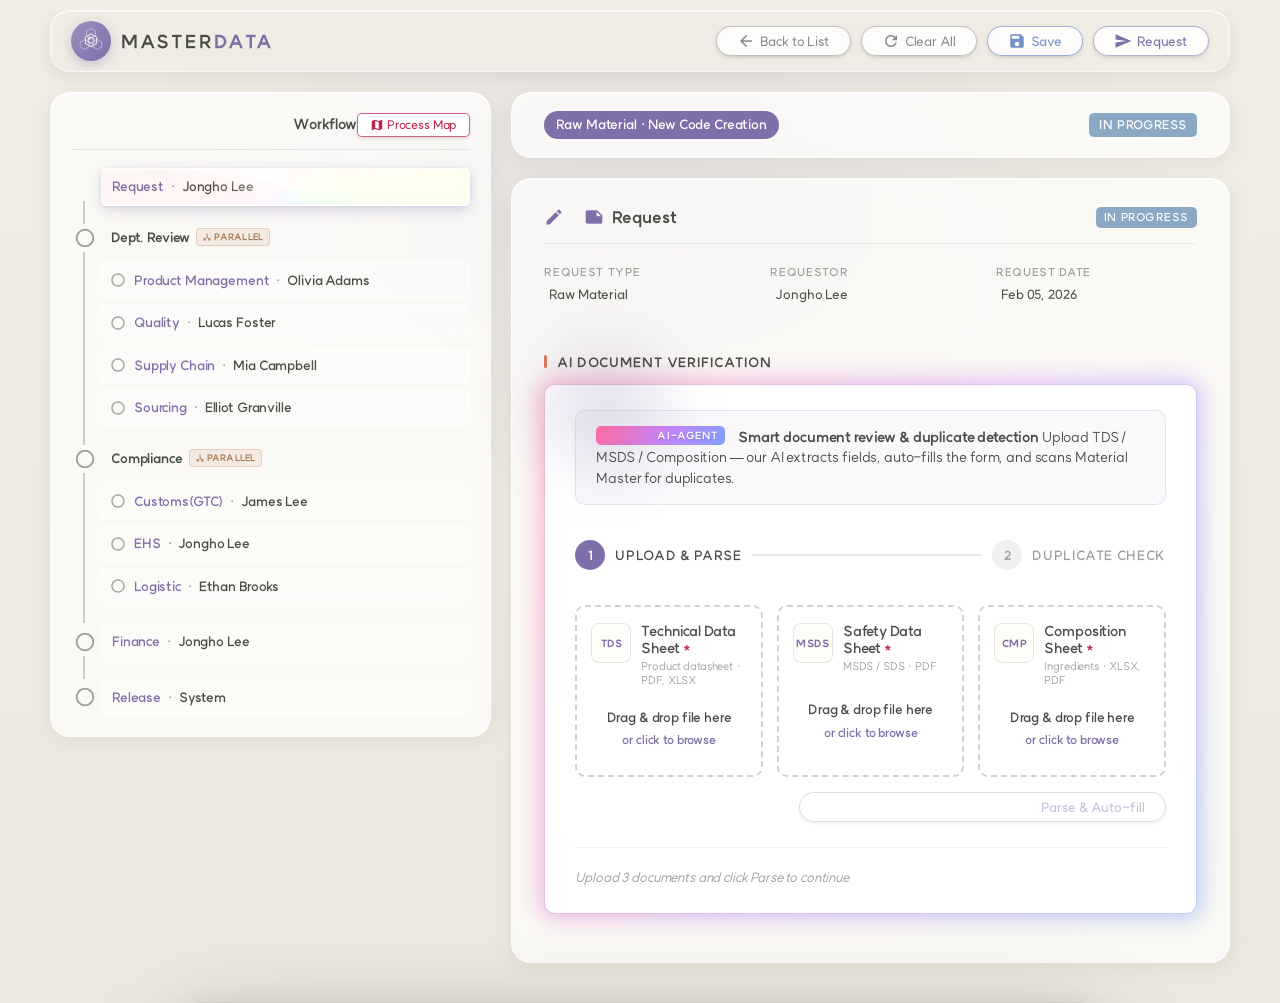
==== commit d6a6fe0c: "Vercel Web Analytics 수집 스크립트 추가 Co-Authored-By: Claude Fable 5.1 <noreply@anthropic.com>" ====
--- a/detail.html
+++ b/detail.html
@@ -10,6 +10,7 @@
 <link rel="stylesheet" href="https://cdnjs.cloudflare.com/ajax/libs/animate.css/4.1.1/animate.min.css">
 <link rel="icon" type="image/svg+xml" href="favicon.svg">
 <link rel="stylesheet" href="css/common.css">
+  <script defer src="/_vercel/insights/script.js"></script>
 </head>
 <body>
 
--- a/css/common.css
+++ b/css/common.css
@@ -1124,6 +1124,25 @@
   padding: 2px 8px;
   border: 1px solid var(--c-border);
   border-radius: 999px;
+}
+/* FG Parent 검색 시 SKU 카운트 뱃지 — Quiet Violet 톤으로 강조 */
+.base-mtl-list .mtl-sku-badge{
+  display: inline-flex;
+  align-items: center;
+  gap: 4px;
+  font-size: 12px;
+  font-weight: 700;
+  color: var(--c-primary-d);
+  background: rgba(126, 111, 168, 0.12);
+  border: 1px solid rgba(126, 111, 168, 0.32);
+  padding: 3px 10px;
+  border-radius: 999px;
+  letter-spacing: 0.3px;
+  white-space: nowrap;
+}
+.base-mtl-list .mtl-sku-badge i{
+  font-size: 14px;
+  line-height: 1;
 }
 
 /* ===== Customer/Vendor Change — Step 3 영역 선택 ===== */
@@ -2212,6 +2231,17 @@
 .rt-circle.active i{
   color: var(--c-primary-d);
 }
+.rt-circle.rejected i{
+  color: var(--c-danger);
+}
+.rt-card.rt-sub-rejected{
+  background: rgba(212, 95, 95, 0.08);
+  border-color: rgba(212, 95, 95, 0.32);
+}
+.rt-card.rt-sub-rejected .rt-role,
+.rt-card.rt-sub-rejected .rt-name{
+  color: #A53939;
+}
 .rt-stage-label{
   font-size: 13px;
   font-weight: 700;
@@ -2884,6 +2914,46 @@
   grid-template-columns: repeat(3, minmax(0, 1fr));
   gap: 14px;
 }
+/* ===== Dropzone-textarea — Material 의 dropzone 카드 패턴을 textarea 입력 카드로 변형
+   FG/SemiFG 모드에서 TDS+MSDS 두 슬롯 자리에 통합된 Product Specifications 카드 ===== */
+.dropzone.dropzone-textarea{
+  grid-column: span 2;
+  cursor: default;
+  border-style: solid;
+}
+.dropzone.dropzone-textarea:hover{
+  border-color: var(--c-border-strong);
+  background: rgba(255,255,255,0.6);
+}
+.dropzone.dropzone-textarea .dz-body{
+  flex: 1;
+  display: flex;
+  margin-top: 10px;
+}
+.dropzone.dropzone-textarea .fg-spec-textarea{
+  flex: 1;
+  width: 100%;
+  min-height: 90px;
+  margin: 0;
+  background: rgba(255,255,255,0.5);
+}
+.dropzone.dropzone-textarea .fg-spec-textarea:focus{
+  background: rgba(255,255,255,0.85);
+}
+/* Dropzone view 모드 — has-file 첨부된 파일만 보여주는 read-only 상태.
+   Technologist stage 처럼 이전 단계에서 이미 검증된 문서들을 viewer 처럼 노출 */
+.dropzone.is-readonly{
+  cursor: default;
+  border-style: solid;
+  border-color: var(--c-border);
+}
+.dropzone.is-readonly:hover{
+  border-color: var(--c-border);
+  background: rgba(255,255,255,0.6);
+}
+.dropzone.is-readonly .dz-file .f-rm{
+  display: none;
+}
 .dropzone{
   position: relative;
   min-height: 160px;
@@ -3309,6 +3379,42 @@
 .d-sim.mid .d-sim-pct{ color: #8A6508; }
 .d-sim.low .d-sim-fill{ background: var(--c-success); }
 .d-sim.low .d-sim-pct{ color: #456b0a; }
+/* ===== FG Compare Modal — 헤드 카드 안 토큰 strip (Brand · Product · Container · Spec)
+   NEW REQUEST 는 회색(기준), EXISTING 은 일치 토큰만 초록 / 불일치 빨강 컬러로 비교 강조 ===== */
+.cmp2-head-tokens{
+  display: flex;
+  flex-wrap: wrap;
+  gap: 4px;
+  margin-top: 8px;
+}
+.cmp2-tok-chip{
+  display: inline-flex;
+  align-items: center;
+  gap: 3px;
+  padding: 2px 7px;
+  font-size: 10px;
+  font-weight: 600;
+  border-radius: 4px;
+  background: rgba(102, 112, 130, 0.08);
+  color: var(--c-text-soft);
+  border: 1px solid var(--c-border);
+  letter-spacing: 0.2px;
+  white-space: nowrap;
+}
+.cmp2-tok-chip i{
+  font-size: 12px;
+  line-height: 1;
+}
+.cmp2-tok-chip.eq{
+  background: rgba(127, 156, 100, 0.12);
+  color: #4F6A38;
+  border-color: rgba(127, 156, 100, 0.32);
+}
+.cmp2-tok-chip.df{
+  background: rgba(212, 95, 95, 0.10);
+  color: #A53939;
+  border-color: rgba(212, 95, 95, 0.30);
+}
 /* ===== Duplicate Confirm — 책임 강조 패턴 ===== */
 .dup-confirm{
   margin-top: 20px;
@@ -3584,7 +3690,7 @@
   background-position: 32px 0;
   background-repeat: no-repeat;
   background-size: calc(100% - 32px) 100%;
-  border: 2px solid rgba(126,111,168,0.22);
+  /* border: 2px solid rgba(126,111,168,0.22); */
   border-top: 1px dashed rgba(126,111,168,0.40);
   border-radius: 0 0 var(--radius-md) var(--radius-md);
   box-shadow:
@@ -4290,13 +4396,14 @@
   gap: 4px;
   padding: 8px 4px;
   border-radius: 8px;
-  opacity: 0.35;
-  filter: grayscale(0.6);
-  transition: opacity .15s, filter .15s;
+  color: #B5B5B0;
+  transition: color .15s;
 }
 .ehs-picto.ehs-picto-on{
-  opacity: 1;
-  filter: none;
+  color: var(--c-danger);
+}
+.ehs-picto.ehs-picto-on span{
+  color: var(--c-danger);
 }
 .ehs-picto svg{ width: 56px; height: 56px; }
 .ehs-picto span{
@@ -4829,6 +4936,45 @@
   font-weight: 500;
 }
 
+/* Release skeleton — 모든 승인 완료 전 표시되는 placeholder.
+   Master record 가 아직 발급되지 않았음을 명시 + Approval Trace 가 아래에 함께 표시됨 */
+.rel-skeleton{
+  text-align: center;
+  padding: 50px 24px;
+  background: rgba(126, 111, 168, 0.04);
+  border: 1px solid rgba(126, 111, 168, 0.22);
+  border-radius: var(--radius-md);
+  margin-top: 20px;
+  margin-bottom: 12px;
+}
+.rel-skeleton-icon{
+  display: inline-flex;
+  align-items: center;
+  justify-content: center;
+  width: 56px;
+  height: 56px;
+  margin: 0 auto 14px;
+  border-radius: 50%;
+  background: rgba(126, 111, 168, 0.10);
+  color: var(--c-primary-d);
+}
+.rel-skeleton-icon i{
+  font-size: 28px;
+}
+.rel-skeleton-title{
+  font-size: 16px;
+  font-weight: 700;
+  color: var(--c-text);
+  margin-bottom: 6px;
+}
+.rel-skeleton-sub{
+  font-size: 13px;
+  color: var(--c-text-mute);
+  max-width: 480px;
+  margin: 0 auto;
+  line-height: 1.5;
+}
+
 /* Release approval trace */
 .rel-trace{
   display: grid;
@@ -4872,6 +5018,40 @@
 }
 .rel-trace-done i{
   background: #3a6a4a;
+  color: #fff;
+}
+/* In-progress — Quiet Violet 톤 (현재 처리 중) */
+.rel-trace-inprogress{
+  background: rgba(126, 111, 168, 0.08);
+  border-color: rgba(126, 111, 168, 0.32);
+  box-shadow: 0 0 0 2px rgba(126, 111, 168, 0.10);
+}
+.rel-trace-inprogress i{
+  background: var(--c-primary-d);
+  color: #fff;
+  animation: rel-trace-pulse 1.6s ease-in-out infinite;
+}
+@keyframes rel-trace-pulse{
+  0%, 100% { box-shadow: 0 0 0 0 rgba(126, 111, 168, 0.5); }
+  50%      { box-shadow: 0 0 0 4px rgba(126, 111, 168, 0); }
+}
+/* Pending — 미진입, 비활성 회색 */
+.rel-trace-pending{
+  background: rgba(255, 255, 255, 0.5);
+  border-color: var(--c-border);
+  opacity: 0.65;
+}
+.rel-trace-pending i{
+  background: var(--c-border);
+  color: var(--c-text-mute);
+}
+/* Rejected — 빨강 */
+.rel-trace-rejected{
+  background: rgba(212, 95, 95, 0.08);
+  border-color: rgba(212, 95, 95, 0.35);
+}
+.rel-trace-rejected i{
+  background: var(--c-danger);
   color: #fff;
 }
 
@@ -5227,6 +5407,10 @@
 .hoo-table .aniInput input.hoo-num{
   text-align: right;
   font-variant-numeric: tabular-nums;
+}
+/* SKU-code # 컬럼의 코드 값은 텍스트라 왼쪽 정렬 (placeholder 도 동일) */
+.hoo-table .aniInput input.cnt-matnum{
+  text-align: left;
 }
 .hoo-table .aniInput input.hoo-target{
   color: #8a6a1a;
@@ -5437,6 +5621,14 @@
 .form-group.span-2{ grid-column:span 2; }
 .form-group--gap{ margin-top:10px; }
 .hoo-spec-head--gap{ margin-top:20px; }
+/* Composition read-only % 표시 — Basic Info 의 input 자리에 단순 텍스트 (Release / 다른 viewer 영역) */
+.comp-pct-readonly{
+  font-weight: 700;
+  min-width: 45px;
+  text-align: right;
+  color: var(--c-text);
+  font-size: 13px;
+}
 .log-route--gap{ margin-top:15px; }
 
 /* ── Tighter form rhythm — 안정 토큰 보존 ── */
@@ -5640,11 +5832,13 @@
 .doc-verify-inline.is-verified > .dv-stepper,
 .doc-verify-inline.is-verified > .dv-panels{ display: none; }
 
-/* ===== Compare modal v2 (composition diff focus) ===== */
+/* ===== Compare modal v2 (composition diff focus) =====
+   width / max-height 만 CSS 로 — top 위치는 Materialize Modal init 옵션 (endingTop) 으로 처리.
+   top !important 로 Materialize transform 깨면 안 됨 */
 .search-modal.cmp-modal{
   width: 920px !important;
   max-width: 96vw !important;
-  max-height: 90vh !important;
+  max-height: 92vh !important;
   display: flex !important;
   flex-direction: column;
 }
@@ -5658,10 +5852,25 @@
   font-size: 22px;
   color: var(--c-primary-d);
 }
+/* cmp-body 는 flex column 컨테이너만 — summary/headrow/foot 은 고정,
+   composition 비교 리스트(.cmp2-body) 만 내부 스크롤 발생 */
 .cmp-body{
   padding: 20px 25px !important;
+  display: flex;
+  flex-direction: column;
+  flex: 1;
+  min-height: 0;
+  overflow: hidden;
+}
+.cmp-body > .cmp2-summary,
+.cmp-body > .cmp2-headrow,
+.cmp-body > .cmp2-foot{
+  flex-shrink: 0;
+}
+.cmp2-body{
+  flex: 1;
   overflow-y: auto;
-  flex: 1;
+  min-height: 0;
 }
 .cmp2-summary{
   display: grid;
